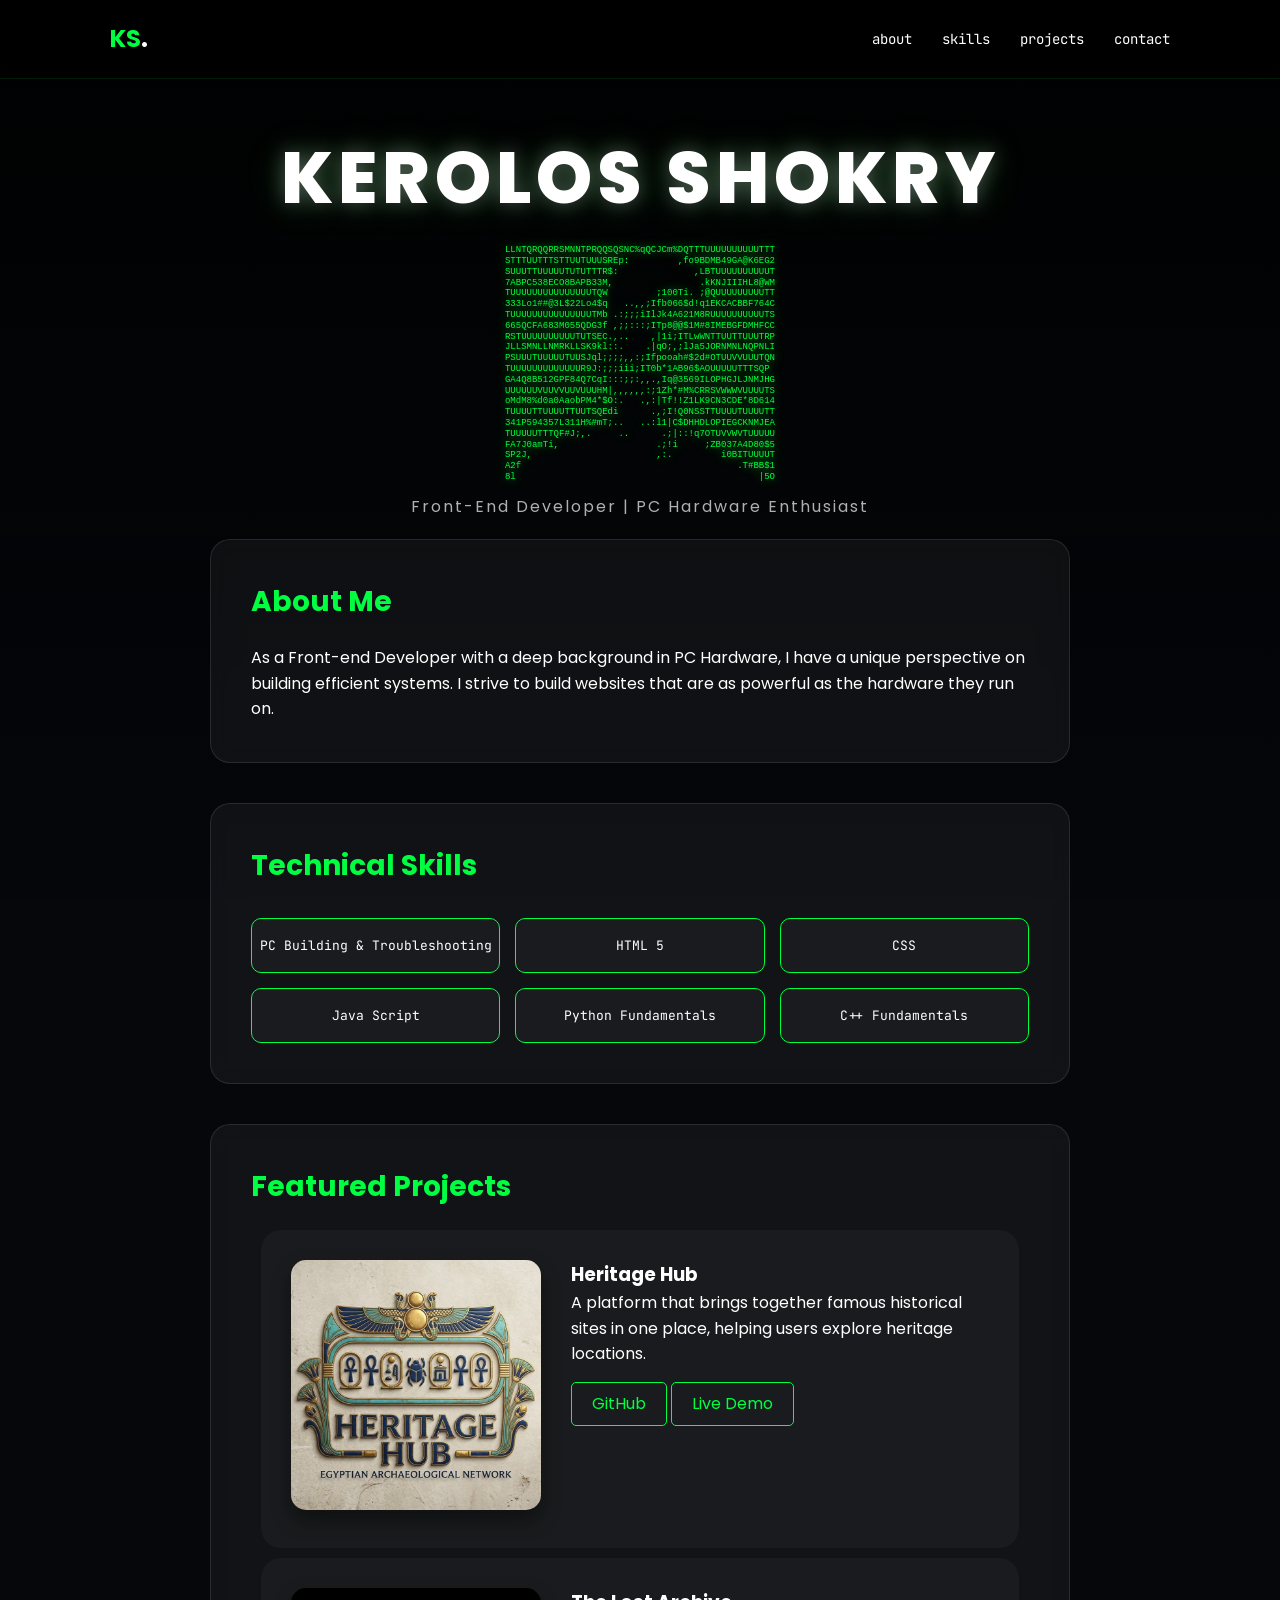
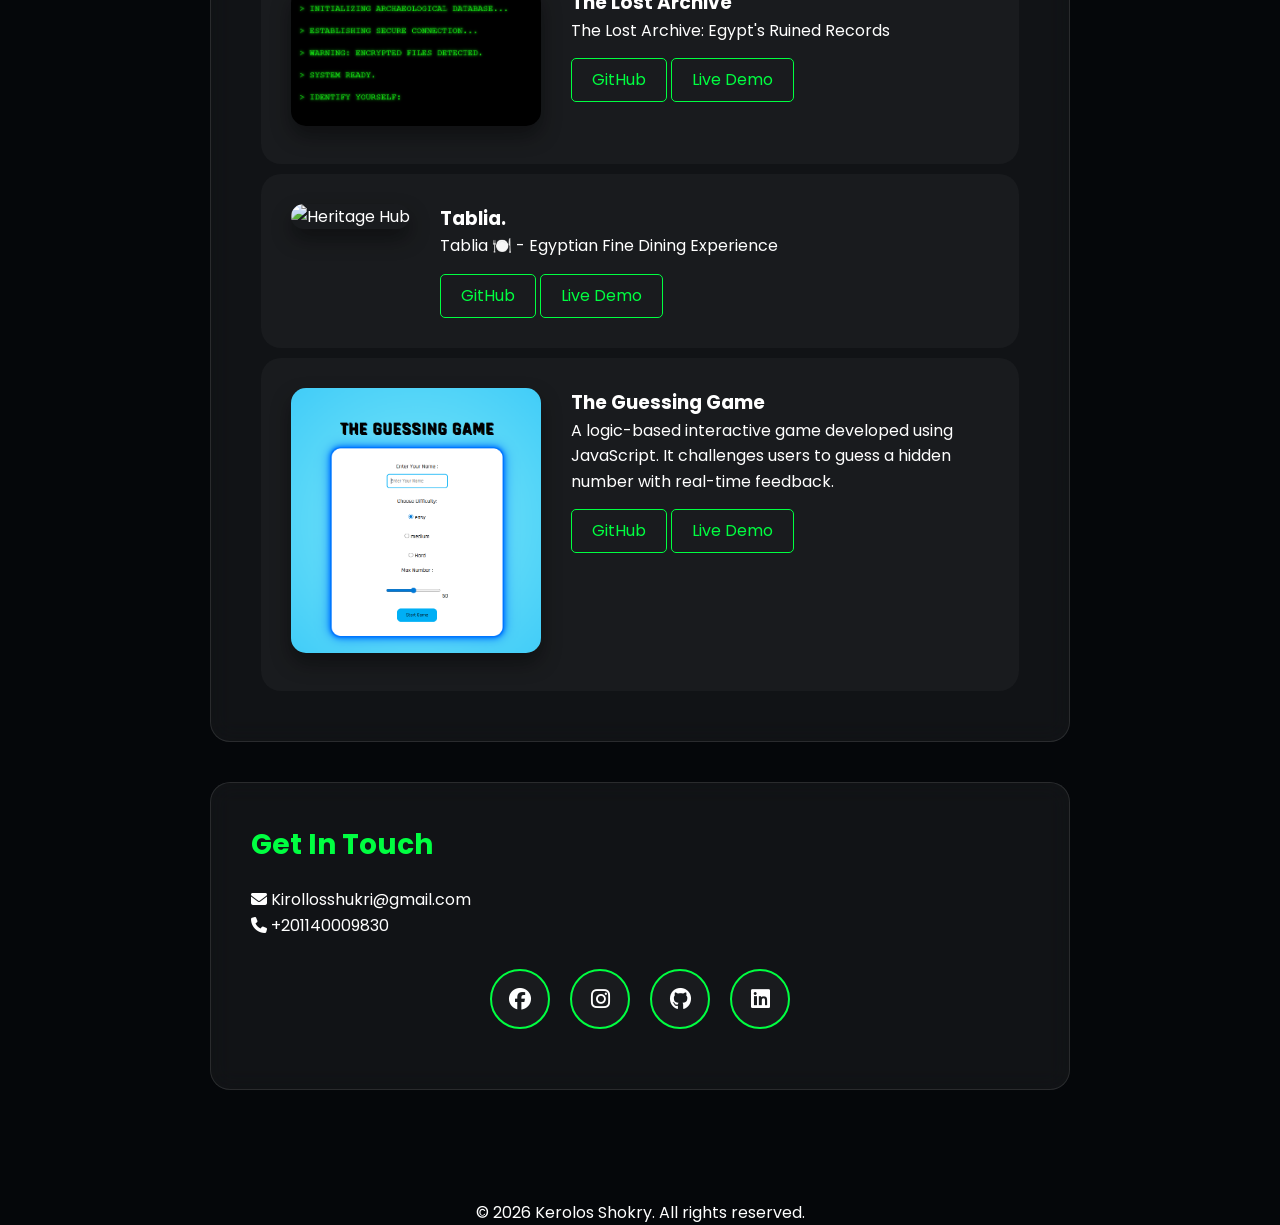
==== index.html @ 21f15f4d "index.html" ====
<!DOCTYPE html>
<html lang="en">
<head>
    <meta charset="UTF-8">
    <meta name="viewport" content="width=device-width, initial-scale=1.0">
    <title>Kerolos Shokry | Portfolio</title>
    <link href="https://fonts.googleapis.com/css2?family=JetBrains+Mono:wght@400;700&family=Poppins:wght@300;600&display=swap" rel="stylesheet">
    <link rel="stylesheet" href="https://cdnjs.cloudflare.com/ajax/libs/font-awesome/6.5.0/css/all.min.css">
    <link rel="stylesheet" href="style.css">
    <link rel="apple-touch-icon" sizes="180x180" href="./assets/apple-touch-icon.png">
    <link rel="icon" type="image/png" sizes="32x32" href="./assets/favicon-32x32.png">
    <link rel="icon" type="image/png" sizes="16x16" href="./assets/favicon-16x16.png">
    <link rel="manifest" href="/site.webmanifest">
    <meta name="google-site-verification" content="rDNeEkD5ZaG2XZMLp-SoA4PHsp2YwhqiQZa2y5IDuEU" />
    <meta name="description" content="Kerolos Shokry | كيرلس شكري">
    <meta name="keywords" content="Kerolos Shokry, كيرلس شكري, Frontend Developer, Web Developer, Portfolio, البرمجة"/></head>
<body>
    <video autoplay muted loop playsinline class="bg-video">
        <source src="./assets/code.mp4" type="video/mp4">
    </video>
    <div class="overlay"></div>

    <nav>
        <div class="nav-container">
            <div class="logo">KS<span>.</span></div>
            <ul>
                <li><a href="#about">About</a></li>
                <li><a href="#skills">Skills</a></li>
                <li><a href="#projects">Projects</a></li>
                <li><a href="#contact">Contact</a></li>
            </ul>
        </div>
    </nav>

<main>
 <header class="hero-section">
    <h1>Kerolos Shokry</h1>
    
    <div class="ascii-glass-box">
        <pre class="ascii-art">
LLNTQRQQRRSMNNTPRQQSQSNC%qQCJCm%DQTTTUUUUUUUUUUTTT
STTTUUTTTSTTUUTUUUSREp:         ,fo9BDMB49GA@K6EG2
SUUUTTUUUUUTUTUTTTR$:              ,LBTUUUUUUUUUUT
7ABPC538ECO8BAPB33M,                .kKNJIIIHL8@WM
TUUUUUUUUUUUUUUUTQW         ;100Ti. ;@QUUUUUUUUUTT
333Lo1##@3L$22Lo4$q   ..,,;Ifb066$d!q1EKCACBBF764C
TUUUUUUUUUUUUUUUTMb .:;;;iIlJk4A621M8RUUUUUUUUUUTS
665QCFA683M055QDG3f ,;;:::;ITp8@@$1M#8IMEBGFDMHFCC
RSTUUUUUUUUUUTUTSEC.,..    ,|1i;ITLwWNTTUUTTUUUTRP
JLLSMNLLNMRKLLSK9kl::.    .|qO;,;lJa5JORNMNLNQPNLI
PSUUUTUUUUUTUUSJql;;;;,,:;Ifpooah#$2d#OTUUVVUUUTQN
TUUUUUUUUUUUUUR9J:;;;iii;IT0b*1AB96$AOUUUUUTTTSQP
GA4Q8B512GPF84Q7CqI:::;;:,,.,Iq@3569ILOPHGJLJNMJHG
UUUUUUVUUVVUUVUUUHM|,,,,,,:;1Zh*#M%CRRSVWWWVUUUUTS
oMdM8%d0a0AaobPM4*$O:.   .,:|Tf!!Z1LK9CN3CDE*8D614
TUUUUTTUUUUTTUUTSQEdi      .,;I!Q0NSSTTUUUUTUUUUTT
341P594357L311H%#mT;..   ..:l1|C$DHHDLOPIEGCKNMJEA
TUUUUUTTTQF#J;,.     ..      .;|::!q7OTUVVWVTUUUUU
FA7J0amTi,                  .;!i     ;ZB037A4D80$5
SP2J,                       ,:.         i0BITUUUUT
A2f                                        .T#BB$1
8l                                             |5O
        </pre>
    </div>
    
    <p class="subtitle">Front-End Developer | PC Hardware Enthusiast</p>
</header>

<section id="about" class="glass-card">
            <h2>About Me</h2>
            <p>
                As a Front-end Developer with a deep background in PC Hardware, 
                I have a unique perspective on building efficient systems. 
                I strive to build websites that are as powerful as the hardware they run on.
            </p>
        </section>

<section id="skills" class="glass-card">
    <h2>Technical Skills</h2>
    <div class="skills-grid">
        <div class="skill-item">PC Building & Troubleshooting</div>
        <div class="skill-item">HTML 5</div>
        <div class="skill-item">CSS</div>
        <div class="skill-item">Java Script</div>
        <div class="skill-item">Python Fundamentals</div>
        <div class="skill-item">C++ Fundamentals</div>
    </div>
</section>

<section id="projects" class="glass-card">
    <h2>Featured Projects</h2> <div class="projects-grid">
        <div class="project-card">
            <div class="project-img">
                <img src="./assets/heritage.jpeg" alt="Heritage Hub">
            </div>
            <div class="project-info">
                <h3>Heritage Hub</h3>
                <p> A platform that brings together famous historical
                    sites in one place, helping users explore heritage locations.</p>
                <div class="project-links">
                    <a href="https://github.com/KerolosShokry/Heritage-Hub" target="_blank" class="project-btn">GitHub</a>
                    <a href="https://heritage-hub-eg.netlify.app/" target="_blank" class="project-btn">Live Demo</a>
                </div>
            </div>
        </div>
    </div>

            <div class="project-card">
            <div class="project-img">
                <img src="./assets/Lost.png" alt="Heritage Hub">
            </div>
            <div class="project-info">
                <h3>The Lost Archive</h3>
                <p> The Lost Archive: Egypt's Ruined Records</p>
                <div class="project-links">
                    <a href="https://github.com/KerolosShokry/The-Lost-Archive" target="_blank" class="project-btn">GitHub</a>
                    <a href="https://the-lost-archive-eg.vercel.app/" target="_blank" class="project-btn">Live Demo</a>
                </div>
            </div>
        </div>
    </div>

                <div class="project-card">
            <div class="project-img">
                <img src="./assets/New Bitmap Image.bmp" alt="Heritage Hub">
            </div>
            <div class="project-info">
                <h3>Tablia.</h3>
                <p> Tablia 🍽️ - Egyptian Fine Dining Experience</p>
                <div class="project-links">
                    <a href="https://github.com/KerolosShokry/TABLIA." target="_blank" class="project-btn">GitHub</a>
                    <a href="https://tablia-flame.vercel.app/" target="_blank" class="project-btn">Live Demo</a>
                </div>
            </div>
        </div>
    </div>
        
<div class="project-card">
    <div class="project-img">
        <img src="./assets/guess.png" alt="The Guessing Game">
    </div>
    <div class="project-info">
        <h3>The Guessing Game</h3>
        <p>A logic-based interactive game developed using JavaScript. It challenges users to guess a hidden number with real-time feedback.</p>
        <div class="project-links">
            <a href="https://github.com/KerolosShokry/Guess-Game" target="_blank" class="project-btn">GitHub</a>
            <a href="https://guess-game-woad.vercel.app/" target="_blank" class="project-btn">Live Demo</a>
        </div>
    </div>
</div>
</section>

        <section id="contact" class="glass-card">
            <h2>Get In Touch</h2>
            <div class="contact-info">
                <p><i class="fas fa-envelope"></i> Kirollosshukri@gmail.com</p>
                <p><i class="fas fa-phone"></i> +201140009830</p>
            </div>
            <div class="social-links">
                <a id="facebook"
                    href="https://www.facebook.com/kerolos.shukry.2025/"
                    target="_blank">
                    <i class="fab fa-facebook"></i>
                </a>

                <a id="insta" href="https://www.instagram.com/kerolosshukri"
                    target="_blank">
                    <i class="fab fa-instagram"></i>
                </a>

                <a id="github" href="https://github.com/KerolosShokry/"
                    target="_blank">
                    <i class="fab fa-github"></i>
                </a>

                <a id="Linkedin"
                    href="https://www.linkedin.com/in/kerolos-shokry5"
                    target="_blank">
                    <i class="fab fa-linkedin"></i>
                </a>
            </div>
        </section>
    </main>

    <footer>
        <p align="center">© 2026 Kerolos Shokry. All rights reserved.</p>
    </footer>
</body>
</html>
---- style.css ----
:root {
    --primary: #00ff41;
    --accent: #00d4ff;
    --bg-dark: #05070a;
    --glass-bg: rgba(255, 255, 255, 0.05);
    --glass-border: rgba(255, 255, 255, 0.1);
    --text-main: #ffffff;
    --text-dim: #b0b0b0;
}

* {
    margin: 0;
    padding: 0;
    box-sizing: border-box;
}

html {
    scroll-behavior: smooth;
    scroll-padding-top: 100px;
}

body {
    background-color: var(--bg-dark);
    color: var(--text-main);
    font-family: 'Poppins', sans-serif;
    line-height: 1.6;
    overflow-x: hidden;
    padding-top: 80px;
}

.bg-video {
    position: fixed;
    inset: 0;
    width: 100%;
    height: 100%;
    object-fit: cover;
    z-index: -2;
}

.overlay {
    position: fixed;
    inset: 0;
    background: linear-gradient(rgba(0,0,0,0.8), rgba(5,7,10,0.9));
    z-index: -1;
}

nav {
    position: fixed;
    top: 0;
    width: 100%;
    padding: 20px 0;
    background: rgba(0, 0, 0, 0.4);
    backdrop-filter: blur(15px);
    border-bottom: 1px solid rgba(0, 255, 65, 0.1);
    z-index: 100;
}

.nav-container {
    max-width: 1100px;
    margin: auto;
    display: flex;
    justify-content: space-between;
    align-items: center;
    padding: 0 20px;
}

.logo {
    font-size: 24px;
    font-weight: bold;
    color: var(--primary);
}

.logo span {
    color: white;
}

nav ul {
    display: flex;
    list-style: none;
    gap: 30px;
}

nav ul a {
    color: white;
    text-decoration: none;
    font-size: 14px;
    font-family: 'JetBrains Mono', monospace;
    text-transform: lowercase;
    transition: 0.3s;
}

nav ul a:hover {
    color: var(--primary);
}

main {
    max-width: 900px;
    margin: 0 auto 50px;
    padding: 20px;
}

.glass-card {
    background: var(--glass-bg);
    backdrop-filter: blur(12px);
    border: 1px solid var(--glass-border);
    border-radius: 20px;
    padding: 40px;
    margin-bottom: 40px;
    transition: 0.3s;
}

h1 {
    font-size: clamp(2.5rem, 8vw, 4.5rem);
    font-weight: 800;
    text-transform: uppercase;
    letter-spacing: 5px;
    text-align: center;
    margin-top: 0;
    margin-bottom: 10px;
    text-shadow:
        0 0 20px rgba(255,255,255,0.3),
        0 0 40px rgba(0,255,65,0.2);
}

h2 {
    color: var(--primary);
    margin-bottom: 20px;
    font-size: 28px;
}

.subtitle {
    text-align: center;
    color: var(--text-dim);
    letter-spacing: 2px;
    margin-bottom: 20px;
}

.hero-section {
    display: flex;
    flex-direction: column;
    align-items: center;
    justify-content: flex-start;
    padding-top: 20px;
    min-height: auto;
}

.skills-grid {
    display: grid;
    grid-template-columns: repeat(auto-fit, minmax(200px, 1fr));
    gap: 15px;
    margin-top: 30px;
}

.skill-item {
    background: rgba(255,255,255,0.03);
    border: 1px solid var(--primary);
    border-radius: 10px;
    height: 55px;
    display: flex;
    align-items: center;
    justify-content: center;
    font-family: 'JetBrains Mono', monospace;
    font-size: 13px;
    transition: 0.3s;
}

.skill-item:hover {
    background: rgba(0,255,65,0.2);
    color: var(--primary);
    transform: scale(1.05);
    box-shadow: 0 0 15px rgba(0,255,65,0.3);
}

.project-card {
    display: flex;
    gap: 30px;
    padding: 30px;
    background: rgba(255,255,255,0.03);
    border-radius: 20px;
    margin: 10px;
}

.project-info {
    flex: 1;
}

.project-img img {
    width: 250px;
    border-radius: 15px;
    box-shadow: 0 10px 20px rgba(0,0,0,0.4);
    transition: 0.3s;
}

.project-card:hover img {
    transform: scale(1.05);
}

.project-btn {
    display: inline-block;
    margin-top: 15px;
    padding: 8px 20px;
    border: 1px solid var(--primary);
    color: var(--primary);
    text-decoration: none;
    border-radius: 5px;
}

.project-btn:hover {
    background: var(--primary);
    color: black;
}

.social-links {
    display: flex;
    justify-content: center;
    align-items: center;
    gap: 20px;
    margin-top: 30px;
    margin-bottom: 20px;
    width: 100%;
}

.social-links a {
    text-decoration: none;
    color: var(--text-main);
    border: 2px solid var(--primary);
    width: 60px;  
    height: 60px; 
    font-size: 22px;
    border-radius: 50%;
    display: flex;
    align-items: center;
    justify-content: center;
    background: rgba(255, 255, 255, 0.03);
    transition: all 0.3s ease;
}

.social-links a:hover {
    background: var(--primary); 
    color: #000;
    transform: translateY(-5px);
    box-shadow: 0 0 15px var(--primary);
}

#facebook:hover {
    color: #0066ff;
}

#insta:hover {
    color: #b31074;
}

#Linkedin:hover {
    color: #0273f5;
}

#github:hover {
    color: #000000;
}

.ascii-container {
    display: flex;
    justify-content: center;
    margin: 30px 0;
}

.ascii-art {
    color: var(--primary);
    font-family: 'Courier New', monospace;
    font-size: 9px;
    line-height: 1.2;
    white-space: pre;
    text-shadow: 0 0 10px rgba(0,255,65,0.7);
}

@media (max-width: 768px) {
    nav ul {
        display: none;
    }

    .project-card {
        flex-direction: column;
        text-align: center;
    }

    .project-img img {
        width: 100%;
    }
}
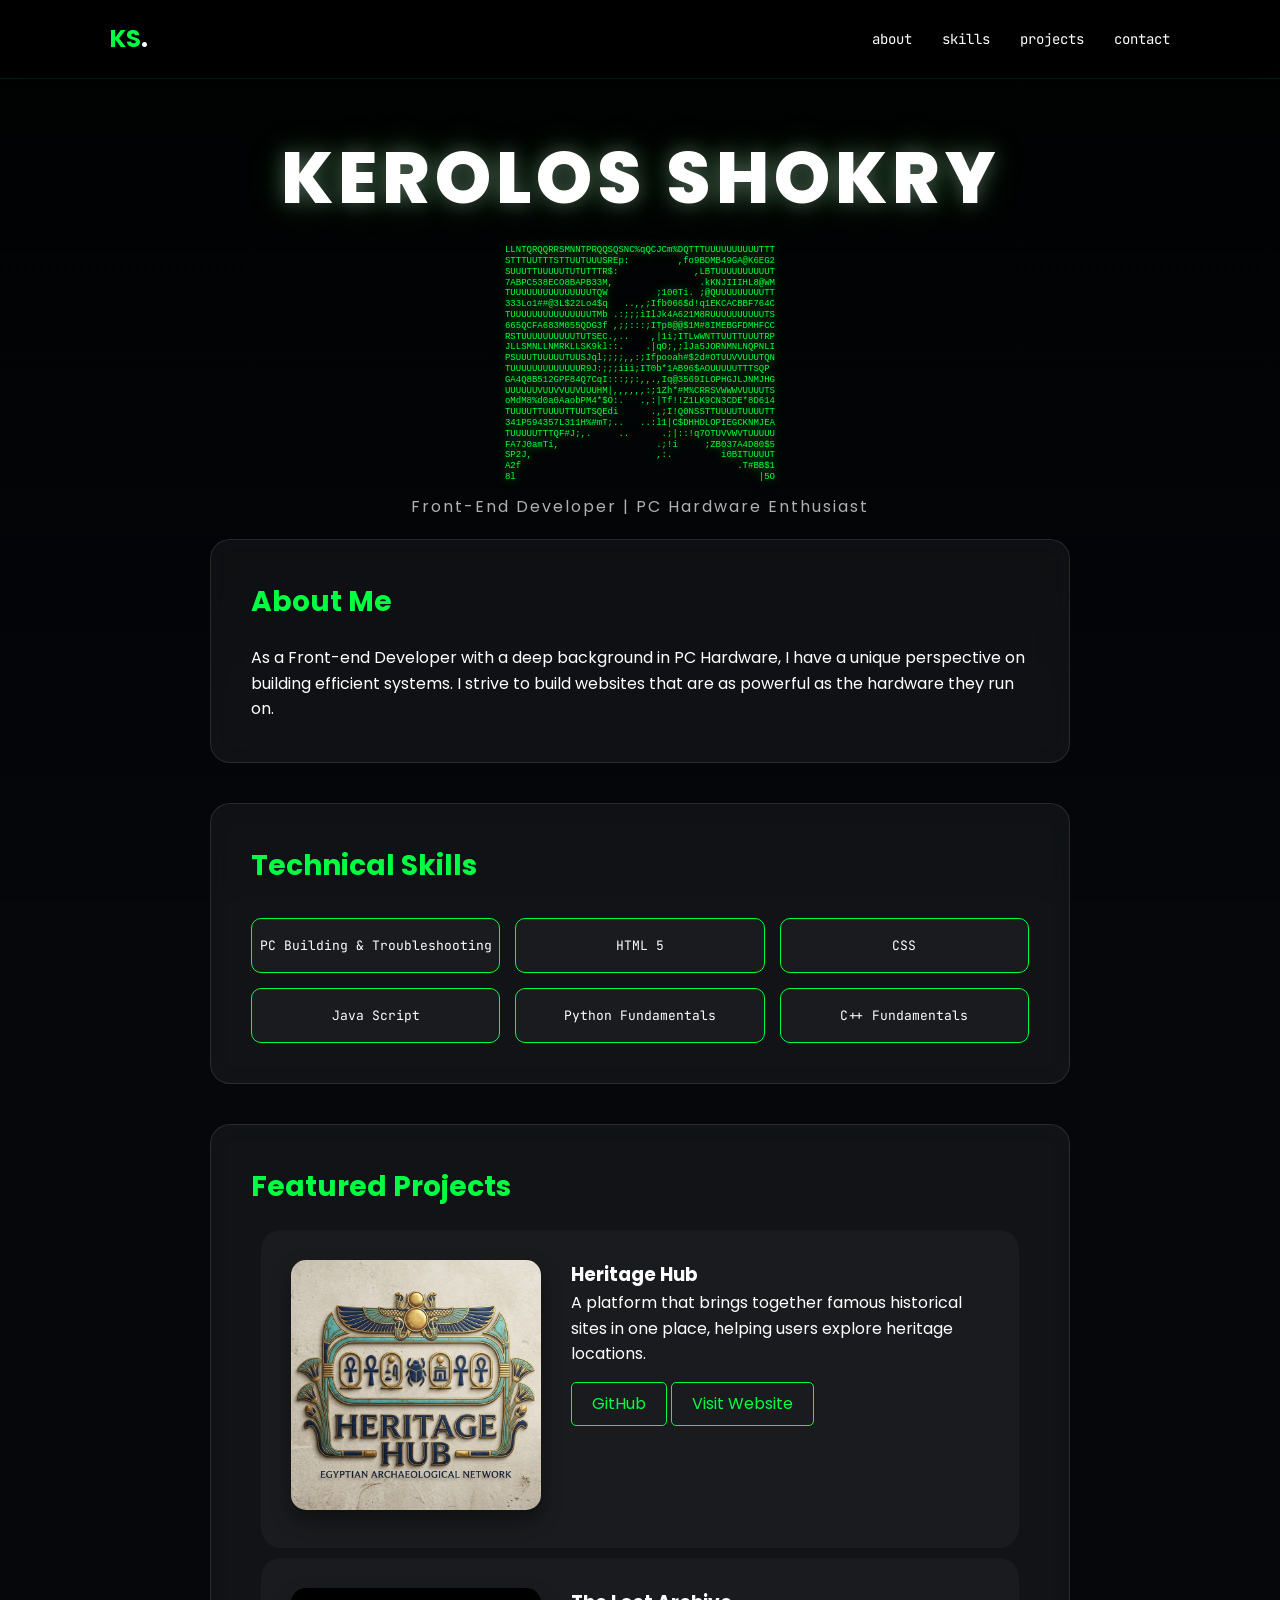
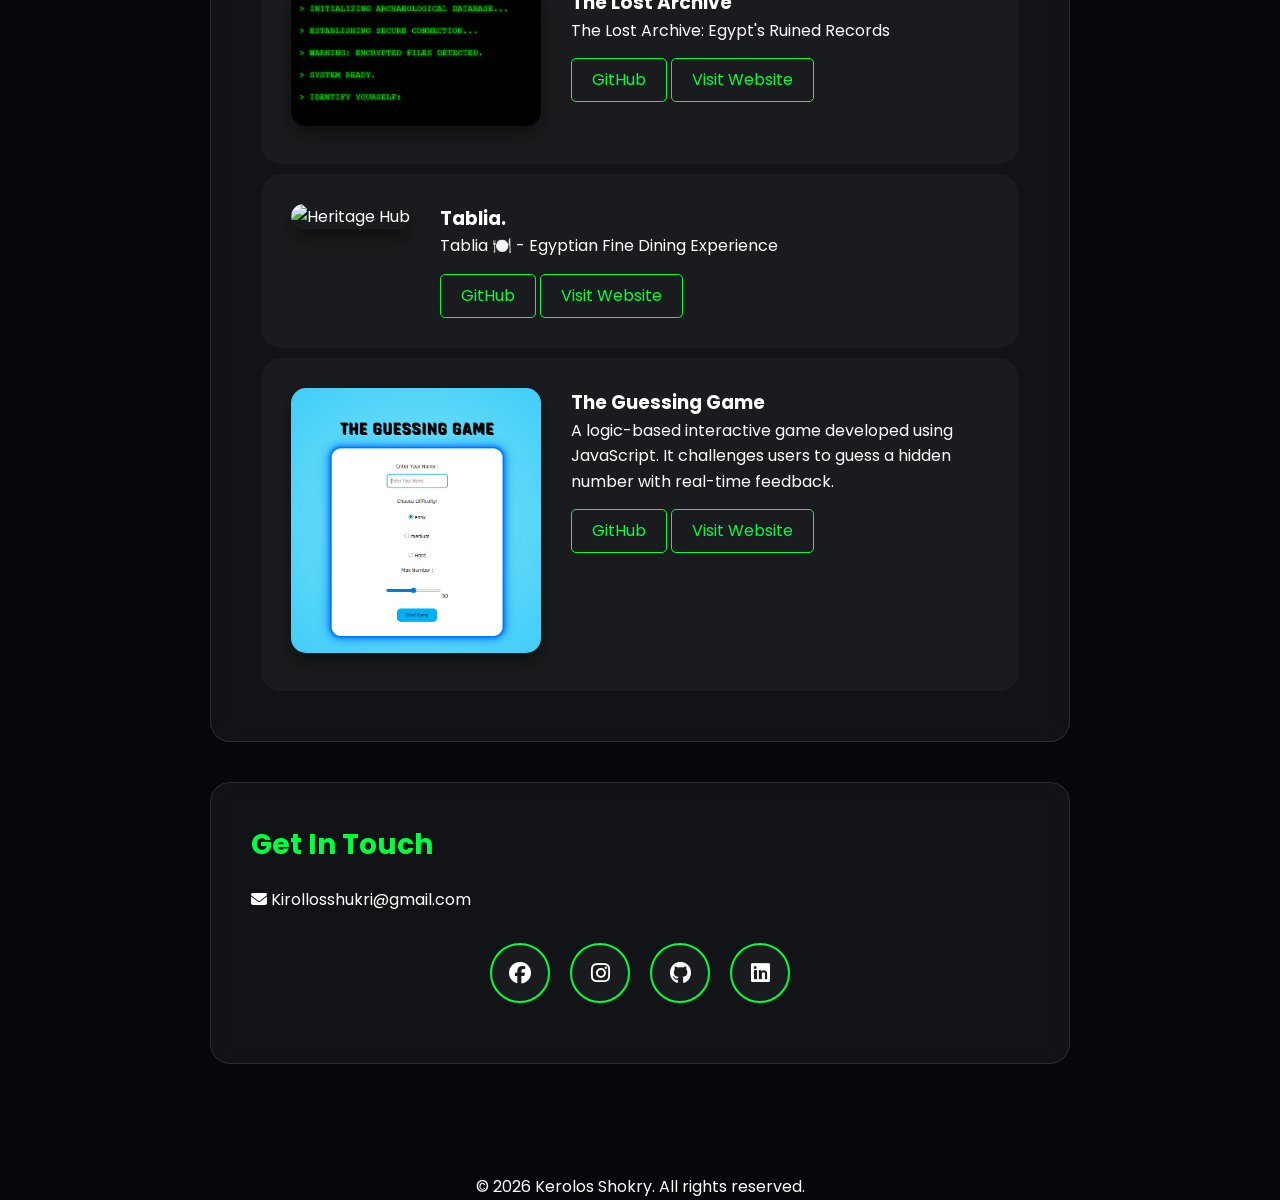
==== commit 34092a74: "index.html" ====
--- a/index.html
+++ b/index.html
@@ -99,7 +99,7 @@
                     sites in one place, helping users explore heritage locations.</p>
                 <div class="project-links">
                     <a href="https://github.com/KerolosShokry/Heritage-Hub" target="_blank" class="project-btn">GitHub</a>
-                    <a href="https://heritage-hub-eg.netlify.app/" target="_blank" class="project-btn">Live Demo</a>
+                    <a href="https://heritage-hub-eg.vercel.app/" target="_blank" class="project-btn">Visit Website</a>
                 </div>
             </div>
         </div>
@@ -114,7 +114,7 @@
                 <p> The Lost Archive: Egypt's Ruined Records</p>
                 <div class="project-links">
                     <a href="https://github.com/KerolosShokry/The-Lost-Archive" target="_blank" class="project-btn">GitHub</a>
-                    <a href="https://the-lost-archive-eg.vercel.app/" target="_blank" class="project-btn">Live Demo</a>
+                    <a href="https://the-lost-archive-eg.vercel.app/" target="_blank" class="project-btn">Visit Website</a>
                 </div>
             </div>
         </div>
@@ -129,7 +129,7 @@
                 <p> Tablia 🍽️ - Egyptian Fine Dining Experience</p>
                 <div class="project-links">
                     <a href="https://github.com/KerolosShokry/TABLIA." target="_blank" class="project-btn">GitHub</a>
-                    <a href="https://tablia-flame.vercel.app/" target="_blank" class="project-btn">Live Demo</a>
+                    <a href="https://tablia-flame.vercel.app/" target="_blank" class="project-btn">Visit Website</a>
                 </div>
             </div>
         </div>
@@ -144,7 +144,7 @@
         <p>A logic-based interactive game developed using JavaScript. It challenges users to guess a hidden number with real-time feedback.</p>
         <div class="project-links">
             <a href="https://github.com/KerolosShokry/Guess-Game" target="_blank" class="project-btn">GitHub</a>
-            <a href="https://guess-game-woad.vercel.app/" target="_blank" class="project-btn">Live Demo</a>
+            <a href="https://guess-game-woad.vercel.app/" target="_blank" class="project-btn">Visit Website</a>
         </div>
     </div>
 </div>
@@ -154,7 +154,6 @@
             <h2>Get In Touch</h2>
             <div class="contact-info">
                 <p><i class="fas fa-envelope"></i> Kirollosshukri@gmail.com</p>
-                <p><i class="fas fa-phone"></i> +201140009830</p>
             </div>
             <div class="social-links">
                 <a id="facebook"
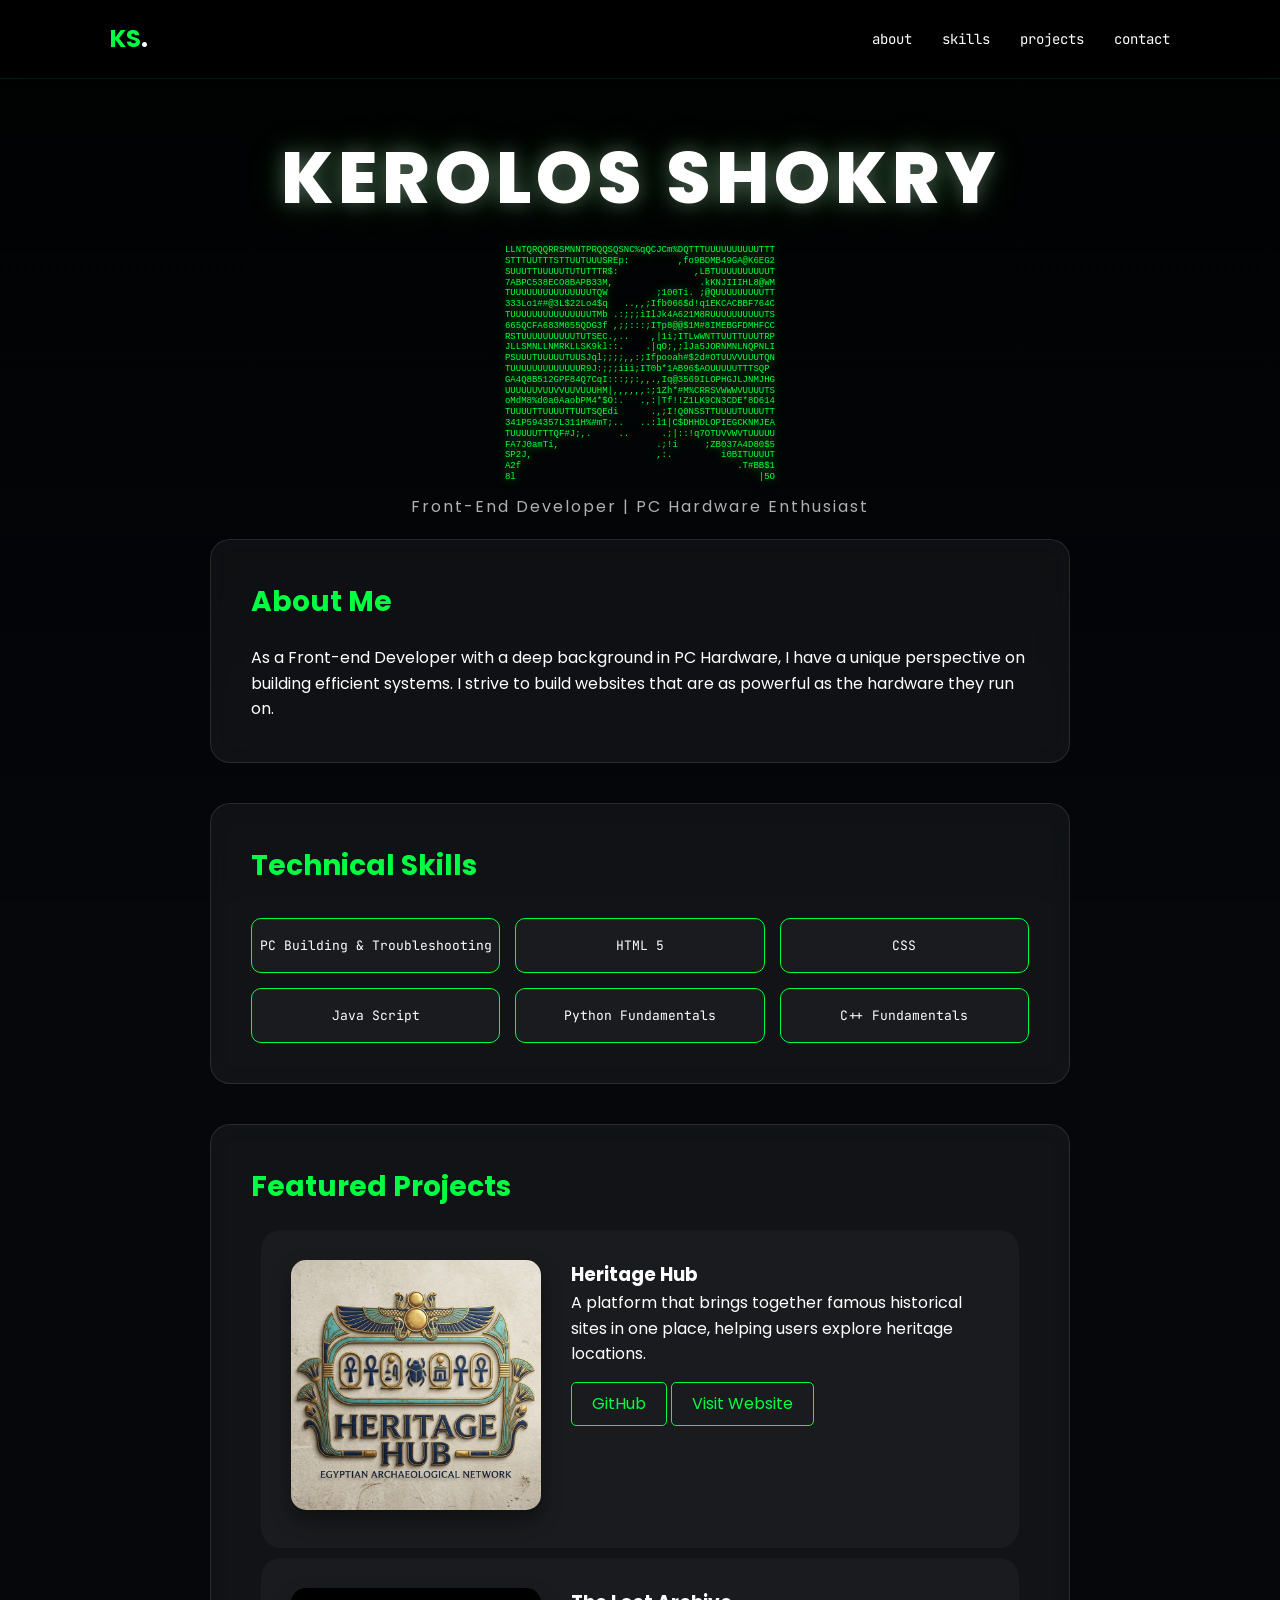
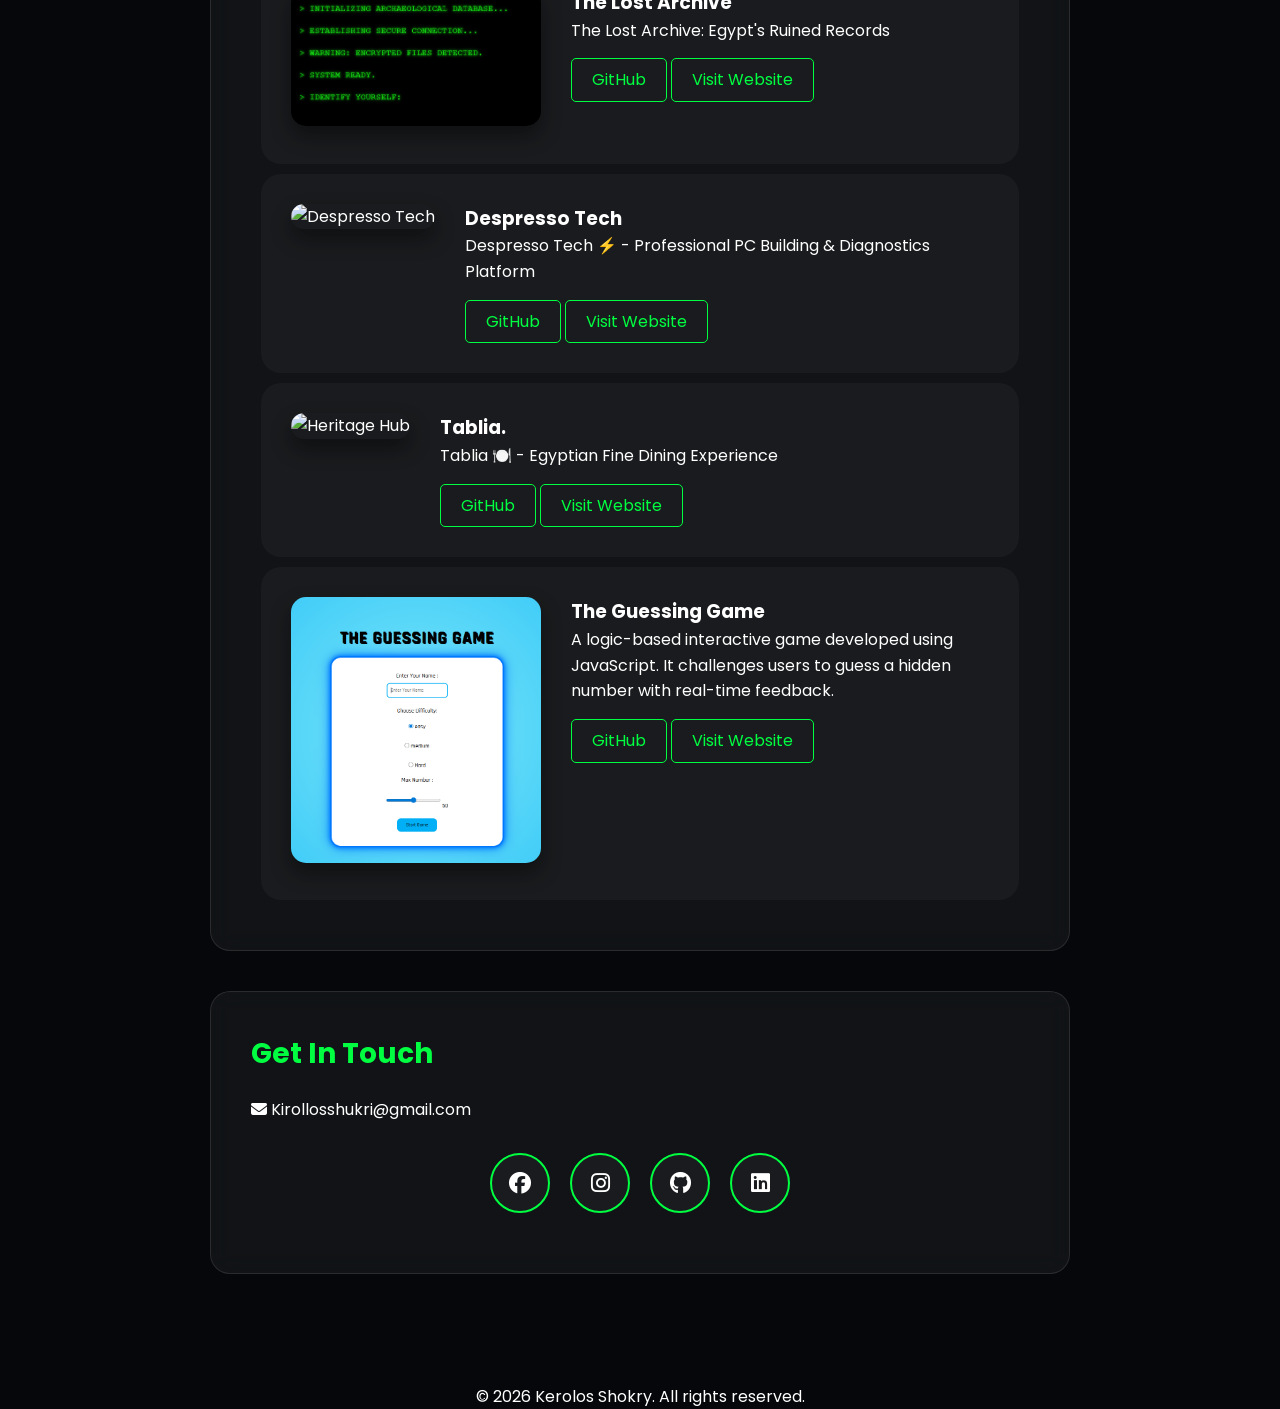
==== commit 16273668: "index.html" ====
--- a/index.html
+++ b/index.html
@@ -120,6 +120,20 @@
         </div>
     </div>
 
+<div class="project-card">
+    <div class="project-img">
+        <img src="./assets/f5d8b8f1-e60b-435d-8600-dcc817667592.jpg" alt="Despresso Tech">
+    </div>
+    <div class="project-info">
+        <h3>Despresso Tech</h3>
+        <p>Despresso Tech ⚡ - Professional PC Building & Diagnostics Platform</p>
+        <div class="project-links">
+            <a href="https://github.com/KerolosShokry/Despresso-Tech" target="_blank" class="project-btn">GitHub</a>
+            <a href="https://despresso-tech.vercel.app/" target="_blank" class="project-btn">Visit Website</a>
+        </div>
+    </div>
+</div>
+
                 <div class="project-card">
             <div class="project-img">
                 <img src="./assets/New Bitmap Image.bmp" alt="Heritage Hub">
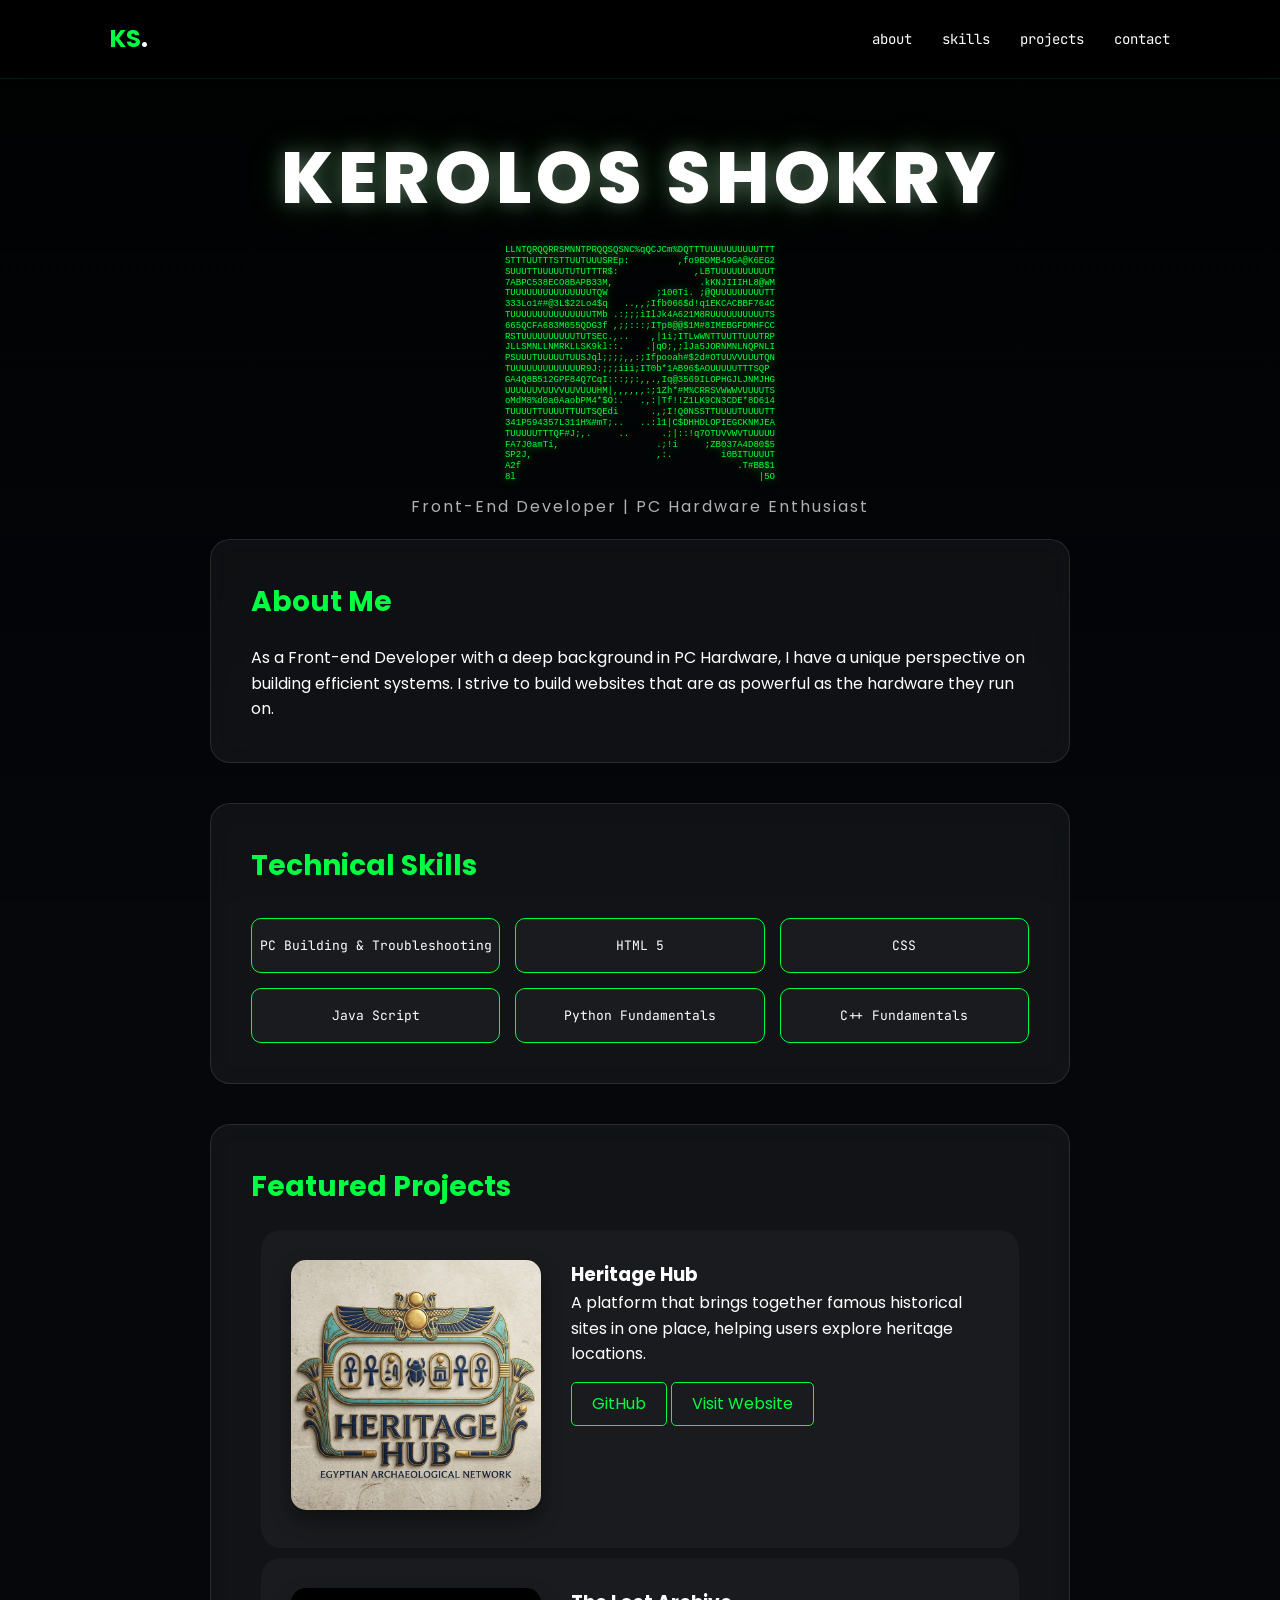
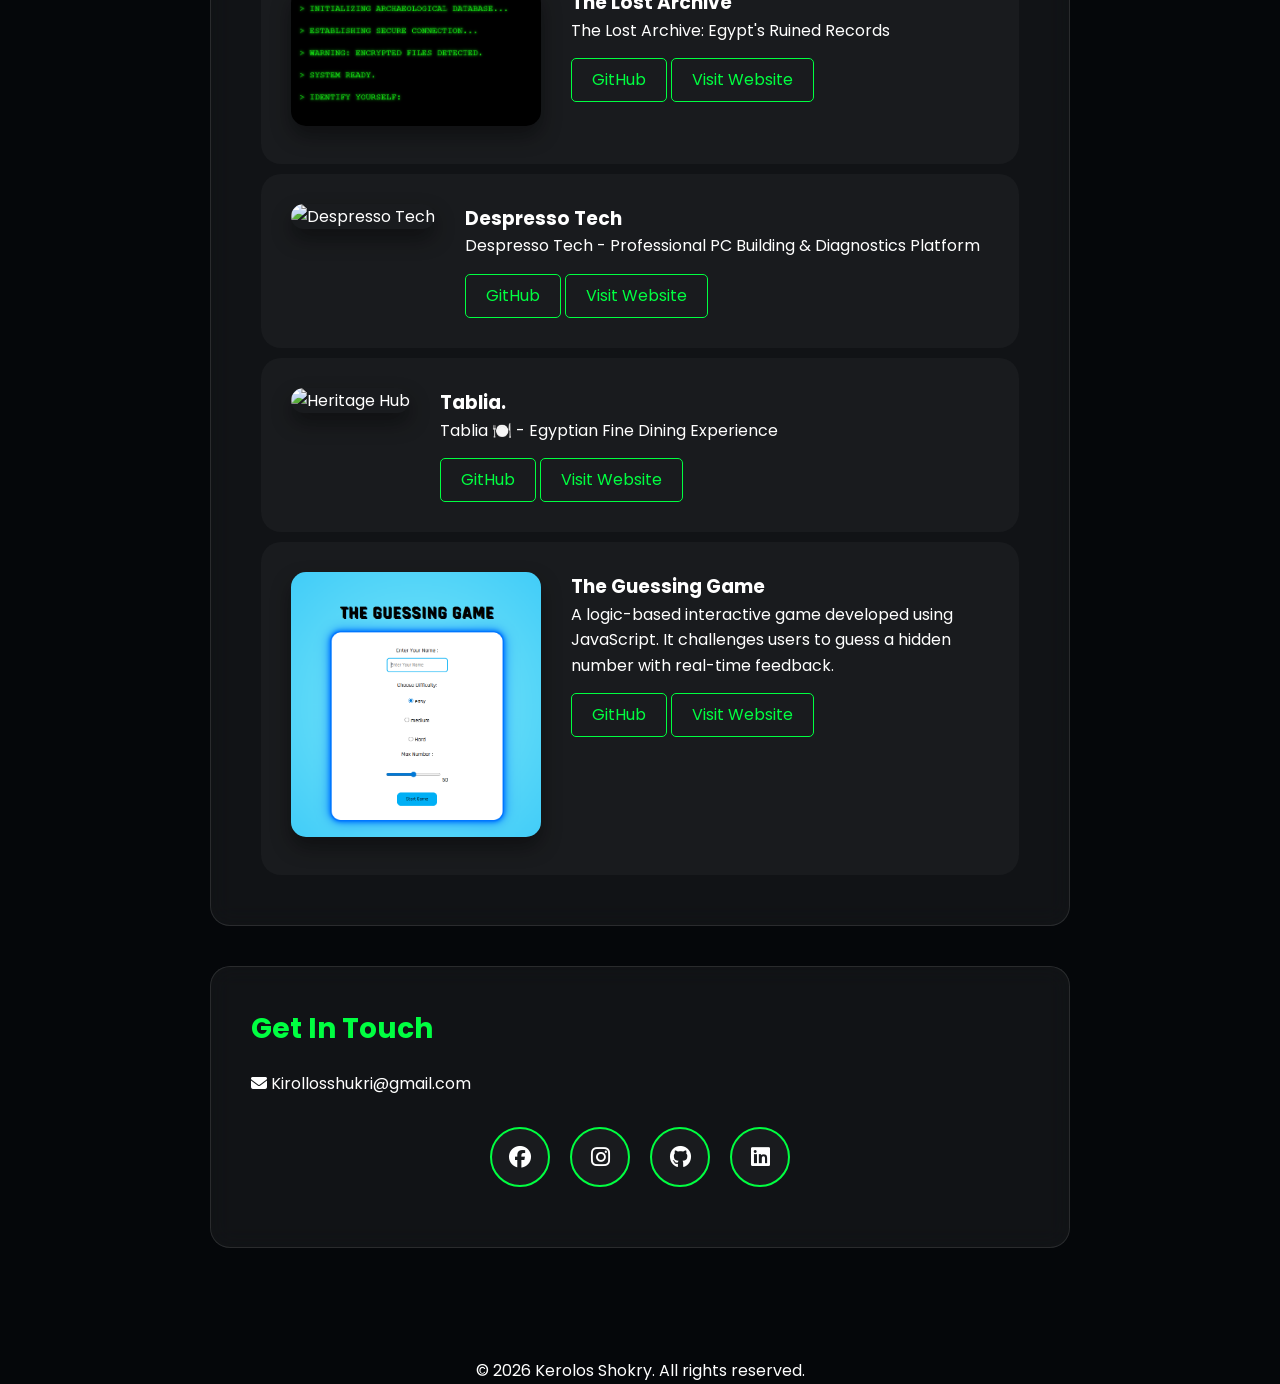
==== commit e6dc62b8: "index.html" ====
--- a/index.html
+++ b/index.html
@@ -122,13 +122,13 @@
 
 <div class="project-card">
     <div class="project-img">
-        <img src="./assets/f5d8b8f1-e60b-435d-8600-dcc817667592.jpg" alt="Despresso Tech">
+        <img src="./assets/logo.png" alt="Despresso Tech">
     </div>
     <div class="project-info">
         <h3>Despresso Tech</h3>
-        <p>Despresso Tech ⚡ - Professional PC Building & Diagnostics Platform</p>
+        <p>Despresso Tech - Professional PC Building & Diagnostics Platform</p>
         <div class="project-links">
-            <a href="https://github.com/KerolosShokry/Despresso-Tech" target="_blank" class="project-btn">GitHub</a>
+            <a href="https://github.com/KerolosShokry/DespressoTech" target="_blank" class="project-btn">GitHub</a>
             <a href="https://despresso-tech.vercel.app/" target="_blank" class="project-btn">Visit Website</a>
         </div>
     </div>
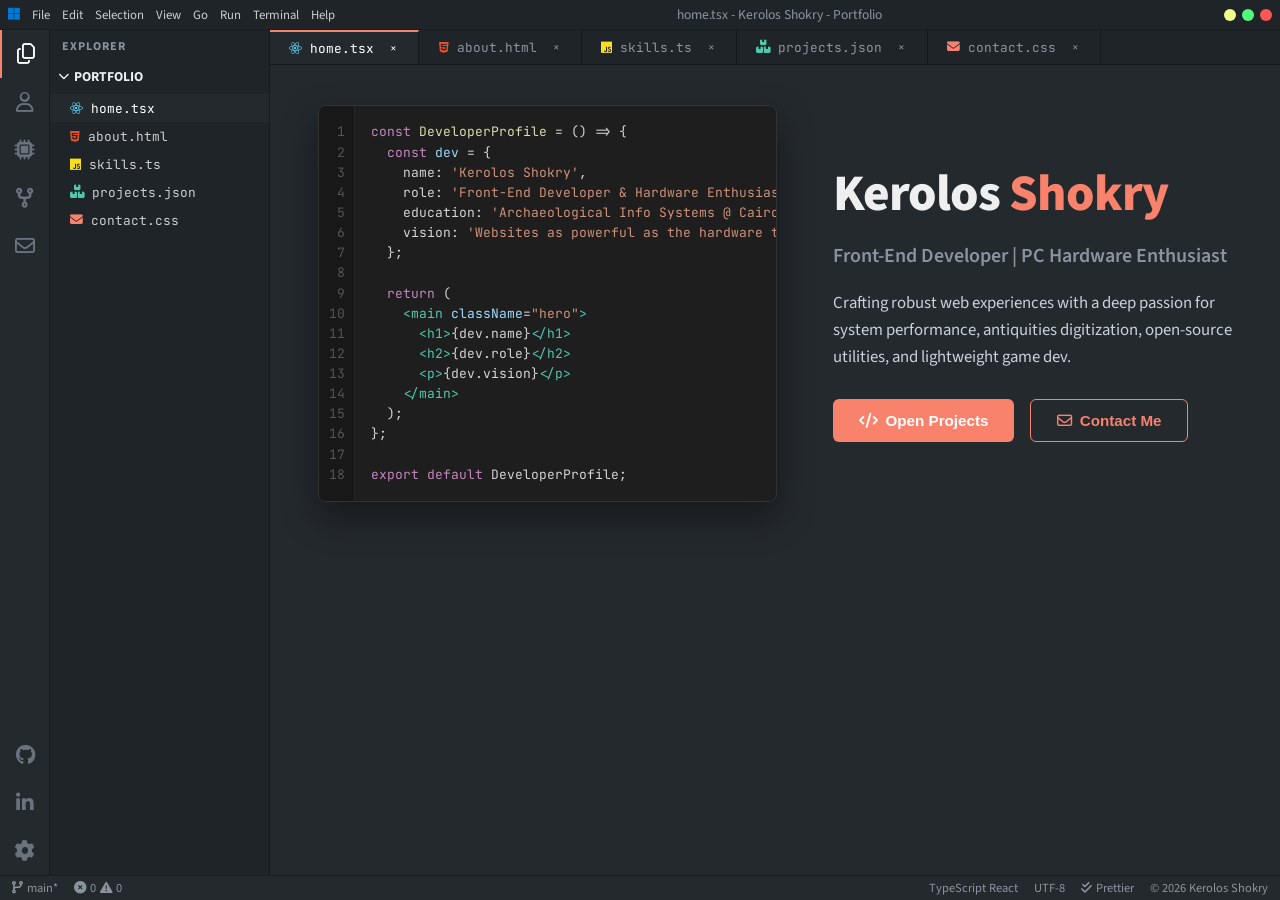
==== commit 5117849e: "Add files via upload" ====
--- a/index.html
+++ b/index.html
@@ -1,202 +1,423 @@
 <!DOCTYPE html>
 <html lang="en">
 <head>
-    <meta charset="UTF-8">
-    <meta name="viewport" content="width=device-width, initial-scale=1.0">
-    <title>Kerolos Shokry | Portfolio</title>
-    <link href="https://fonts.googleapis.com/css2?family=JetBrains+Mono:wght@400;700&family=Poppins:wght@300;600&display=swap" rel="stylesheet">
-    <link rel="stylesheet" href="https://cdnjs.cloudflare.com/ajax/libs/font-awesome/6.5.0/css/all.min.css">
-    <link rel="stylesheet" href="style.css">
-    <link rel="apple-touch-icon" sizes="180x180" href="./assets/apple-touch-icon.png">
-    <link rel="icon" type="image/png" sizes="32x32" href="./assets/favicon-32x32.png">
-    <link rel="icon" type="image/png" sizes="16x16" href="./assets/favicon-16x16.png">
-    <link rel="manifest" href="/site.webmanifest">
-    <meta name="google-site-verification" content="rDNeEkD5ZaG2XZMLp-SoA4PHsp2YwhqiQZa2y5IDuEU" />
-    <meta name="description" content="Kerolos Shokry | كيرلس شكري">
-    <meta name="keywords" content="Kerolos Shokry, كيرلس شكري, Frontend Developer, Web Developer, Portfolio, البرمجة"/></head>
+  <meta charset="utf-8">
+  <meta name="viewport" content="width=device-width, initial-scale=1">
+  <title>Kerolos Shokry | Portfolio</title>
+  
+  <link rel="icon" href="data:image/svg+xml,<svg xmlns='http://www.w3.org/2000/svg' viewBox='0 0 100 100'><rect width='100' height='100' rx='20' fill='%231f2428'/><text x='50%' y='55%' dominant-baseline='middle' text-anchor='middle' font-family='sans-serif' font-weight='bold' font-size='42' fill='%23f9826c'>KS</text></svg>">
+  <link rel="stylesheet" href="https://cdnjs.cloudflare.com/ajax/libs/font-awesome/6.5.1/css/all.min.css">
+  <link rel="stylesheet" href="https://fonts.googleapis.com/css2?family=JetBrains+Mono:wght@300;400;500;600&family=Source+Sans+Pro:wght@400;600;700&display=swap">
+  <link rel="stylesheet" href="style.css">
+</head>
 <body>
-    <video autoplay muted loop playsinline class="bg-video">
-        <source src="./assets/code.mp4" type="video/mp4">
-    </video>
-    <div class="overlay"></div>
-
-    <nav>
-        <div class="nav-container">
-            <div class="logo">KS<span>.</span></div>
-            <ul>
-                <li><a href="#about">About</a></li>
-                <li><a href="#skills">Skills</a></li>
-                <li><a href="#projects">Projects</a></li>
-                <li><a href="#contact">Contact</a></li>
-            </ul>
-        </div>
-    </nav>
-
-<main>
- <header class="hero-section">
-    <h1>Kerolos Shokry</h1>
-    
-    <div class="ascii-glass-box">
-        <pre class="ascii-art">
-LLNTQRQQRRSMNNTPRQQSQSNC%qQCJCm%DQTTTUUUUUUUUUUTTT
-STTTUUTTTSTTUUTUUUSREp:         ,fo9BDMB49GA@K6EG2
-SUUUTTUUUUUTUTUTTTR$:              ,LBTUUUUUUUUUUT
-7ABPC538ECO8BAPB33M,                .kKNJIIIHL8@WM
-TUUUUUUUUUUUUUUUTQW         ;100Ti. ;@QUUUUUUUUUTT
-333Lo1##@3L$22Lo4$q   ..,,;Ifb066$d!q1EKCACBBF764C
-TUUUUUUUUUUUUUUUTMb .:;;;iIlJk4A621M8RUUUUUUUUUUTS
-665QCFA683M055QDG3f ,;;:::;ITp8@@$1M#8IMEBGFDMHFCC
-RSTUUUUUUUUUUTUTSEC.,..    ,|1i;ITLwWNTTUUTTUUUTRP
-JLLSMNLLNMRKLLSK9kl::.    .|qO;,;lJa5JORNMNLNQPNLI
-PSUUUTUUUUUTUUSJql;;;;,,:;Ifpooah#$2d#OTUUVVUUUTQN
-TUUUUUUUUUUUUUR9J:;;;iii;IT0b*1AB96$AOUUUUUTTTSQP
-GA4Q8B512GPF84Q7CqI:::;;:,,.,Iq@3569ILOPHGJLJNMJHG
-UUUUUUVUUVVUUVUUUHM|,,,,,,:;1Zh*#M%CRRSVWWWVUUUUTS
-oMdM8%d0a0AaobPM4*$O:.   .,:|Tf!!Z1LK9CN3CDE*8D614
-TUUUUTTUUUUTTUUTSQEdi      .,;I!Q0NSSTTUUUUTUUUUTT
-341P594357L311H%#mT;..   ..:l1|C$DHHDLOPIEGCKNMJEA
-TUUUUUTTTQF#J;,.     ..      .;|::!q7OTUVVWVTUUUUU
-FA7J0amTi,                  .;!i     ;ZB037A4D80$5
-SP2J,                       ,:.         i0BITUUUUT
-A2f                                        .T#BB$1
-8l                                             |5O
-        </pre>
-    </div>
-    
-    <p class="subtitle">Front-End Developer | PC Hardware Enthusiast</p>
-</header>
-
-<section id="about" class="glass-card">
-            <h2>About Me</h2>
-            <p>
-                As a Front-end Developer with a deep background in PC Hardware, 
-                I have a unique perspective on building efficient systems. 
-                I strive to build websites that are as powerful as the hardware they run on.
+
+  <!-- Titlebar -->
+  <div class="titlebar">
+    <div class="titlebar-left">
+      <i class="fa-brands fa-microsoft" style="color: #0078d4;"></i>
+      <div class="titlebar-menu">
+        <span>File</span><span>Edit</span><span>Selection</span><span>View</span><span>Go</span><span>Run</span><span>Terminal</span><span>Help</span>
+      </div>
+    </div>
+    <div class="titlebar-center" id="window-title">home.tsx - Kerolos Shokry - Portfolio</div>
+    <div class="titlebar-controls">
+      <span class="ctrl ctrl-min"></span>
+      <span class="ctrl ctrl-max"></span>
+      <span class="ctrl ctrl-close"></span>
+    </div>
+  </div>
+
+  <div class="layout-main">
+    <!-- Activity Bar -->
+    <aside class="sidebar">
+      <div>
+        <div class="sidebar-icon active" title="Explorer"><i class="fa-regular fa-copy"></i></div>
+        <div class="sidebar-icon" onclick="switchTab('about')" title="About"><i class="fa-regular fa-user"></i></div>
+        <div class="sidebar-icon" onclick="switchTab('skills')" title="Skills"><i class="fa-solid fa-microchip"></i></div>
+        <div class="sidebar-icon" onclick="switchTab('projects')" title="Projects"><i class="fa-solid fa-code-fork"></i></div>
+        <div class="sidebar-icon" onclick="switchTab('contact')" title="Contact"><i class="fa-regular fa-envelope"></i></div>
+      </div>
+      <div>
+        <a href="https://github.com/KerolosShokry" target="_blank" rel="noopener noreferrer" class="sidebar-icon" title="GitHub"><i class="fa-brands fa-github"></i></a>
+        <a href="https://www.linkedin.com/in/kerolos-shokry5" target="_blank" rel="noopener noreferrer" class="sidebar-icon" title="LinkedIn"><i class="fa-brands fa-linkedin-in"></i></a>
+        <div class="sidebar-icon" title="Settings"><i class="fa-solid fa-gear"></i></div>
+      </div>
+    </aside>
+
+    <!-- Explorer -->
+    <div class="explorer">
+      <div class="explorer-header">Explorer</div>
+      <div class="explorer-folder">
+        <i class="fa-solid fa-chevron-down" style="font-size: 0.7rem;"></i> PORTFOLIO
+      </div>
+      <div class="explorer-files">
+        <div class="explorer-file active" data-file="home" onclick="switchTab('home')">
+          <i class="fa-brands fa-react" style="color: #61dafb;"></i> home.tsx
+        </div>
+        <div class="explorer-file" data-file="about" onclick="switchTab('about')">
+          <i class="fa-brands fa-html5" style="color: #e34f26;"></i> about.html
+        </div>
+        <div class="explorer-file" data-file="skills" onclick="switchTab('skills')">
+          <i class="fa-brands fa-js" style="color: #f7df1e;"></i> skills.ts
+        </div>
+        <div class="explorer-file" data-file="projects" onclick="switchTab('projects')">
+          <i class="fa-solid fa-boxes-stacked" style="color: #4ec9b0;"></i> projects.json
+        </div>
+        <div class="explorer-file" data-file="contact" onclick="switchTab('contact')">
+          <i class="fa-solid fa-envelope" style="color: #f9826c;"></i> contact.css
+        </div>
+      </div>
+    </div>
+
+    <!-- Workspace -->
+    <div class="editor-container">
+      <!-- Tabs Bar -->
+      <div class="tabs-bar" id="tabs-bar">
+        <div class="tab active" data-file="home" onclick="switchTab('home')">
+          <i class="fa-brands fa-react" style="color: #61dafb;"></i> home.tsx <span class="close-btn">&times;</span>
+        </div>
+        <div class="tab" data-file="about" onclick="switchTab('about')">
+          <i class="fa-brands fa-html5" style="color: #e34f26;"></i> about.html <span class="close-btn">&times;</span>
+        </div>
+        <div class="tab" data-file="skills" onclick="switchTab('skills')">
+          <i class="fa-brands fa-js" style="color: #f7df1e;"></i> skills.ts <span class="close-btn">&times;</span>
+        </div>
+        <div class="tab" data-file="projects" onclick="switchTab('projects')">
+          <i class="fa-solid fa-boxes-stacked" style="color: #4ec9b0;"></i> projects.json <span class="close-btn">&times;</span>
+        </div>
+        <div class="tab" data-file="contact" onclick="switchTab('contact')">
+          <i class="fa-solid fa-envelope" style="color: #f9826c;"></i> contact.css <span class="close-btn">&times;</span>
+        </div>
+      </div>
+
+      <!-- Viewports -->
+      <div class="content-viewport">
+        
+        <!-- PAGE 1: home.tsx -->
+        <div class="tab-pane active" id="pane-home">
+          <div class="hero-grid">
+            <div class="code-window">
+              <div class="line-numbers">
+                1<br>2<br>3<br>4<br>5<br>6<br>7<br>8<br>9<br>10<br>11<br>12<br>13<br>14<br>15<br>16<br>17<br>18
+              </div>
+              <div class="code-body"><span class="c-kw">const</span> <span class="c-fn">DeveloperProfile</span> = () =&gt; {
+  <span class="c-kw">const</span> <span class="c-var">dev</span> = {
+    name: <span class="c-str">'Kerolos Shokry'</span>,
+    role: <span class="c-str">'Front-End Developer & Hardware Enthusiast'</span>,
+    education: <span class="c-str">'Archaeological Info Systems @ Cairo Univ'</span>,
+    vision: <span class="c-str">'Websites as powerful as the hardware they run on'</span>
+  };
+
+  <span class="c-kw">return</span> (
+    <span class="c-tag">&lt;main</span> <span class="c-var">className</span>=<span class="c-str">"hero"</span><span class="c-tag">&gt;</span>
+      <span class="c-tag">&lt;h1&gt;</span>{dev.name}<span class="c-tag">&lt;/h1&gt;</span>
+      <span class="c-tag">&lt;h2&gt;</span>{dev.role}<span class="c-tag">&lt;/h2&gt;</span>
+      <span class="c-tag">&lt;p&gt;</span>{dev.vision}<span class="c-tag">&lt;/p&gt;</span>
+    <span class="c-tag">&lt;/main&gt;</span>
+  );
+};
+
+<span class="c-kw">export default</span> DeveloperProfile;</div>
+            </div>
+
+            <div class="dev-profile">
+              <h1 class="dev-name">Kerolos <span>Shokry</span></h1>
+              <div class="dev-role">Front-End Developer | PC Hardware Enthusiast</div>
+              <p class="dev-bio">
+                Crafting robust web experiences with a deep passion for system performance, antiquities digitization, open-source utilities, and lightweight game dev.
+              </p>
+              <div class="actions">
+                <button class="btn btn-primary" onclick="switchTab('projects')">
+                  <i class="fa-solid fa-code"></i> Open Projects
+                </button>
+                <button class="btn btn-outline" onclick="switchTab('contact')">
+                  <i class="fa-regular fa-envelope"></i> Contact Me
+                </button>
+              </div>
+            </div>
+          </div>
+        </div>
+
+        <!-- PAGE 2: about.html -->
+        <div class="tab-pane" id="pane-about">
+          <h2 class="page-header"><span>&lt;section&gt;</span> About Me <span>&lt;/section&gt;</span></h2>
+          <div class="contact-box">
+            <h3 style="color: #fff; font-size: 1.4rem;">Bridging Code, Performance & History</h3>
+            <p style="color: #c9d1d9; font-size: 1.1rem; line-height: 1.8;">
+              As a Front-end Developer with a deep background in PC Hardware, I have a unique perspective on building efficient systems. I strive to build websites that are as powerful as the hardware they run on.
             </p>
-        </section>
-
-<section id="skills" class="glass-card">
-    <h2>Technical Skills</h2>
-    <div class="skills-grid">
-        <div class="skill-item">PC Building & Troubleshooting</div>
-        <div class="skill-item">HTML 5</div>
-        <div class="skill-item">CSS</div>
-        <div class="skill-item">Java Script</div>
-        <div class="skill-item">Python Fundamentals</div>
-        <div class="skill-item">C++ Fundamentals</div>
-    </div>
-</section>
-
-<section id="projects" class="glass-card">
-    <h2>Featured Projects</h2> <div class="projects-grid">
-        <div class="project-card">
-            <div class="project-img">
-                <img src="./assets/heritage.jpeg" alt="Heritage Hub">
-            </div>
-            <div class="project-info">
-                <h3>Heritage Hub</h3>
-                <p> A platform that brings together famous historical
-                    sites in one place, helping users explore heritage locations.</p>
-                <div class="project-links">
-                    <a href="https://github.com/KerolosShokry/Heritage-Hub" target="_blank" class="project-btn">GitHub</a>
-                    <a href="https://heritage-hub-eg.vercel.app/" target="_blank" class="project-btn">Visit Website</a>
+            <p style="color: #8b949e; font-size: 1rem; line-height: 1.7;">
+              Currently studying in the Archaeological Information Systems Department at the Faculty of Archaeology, Cairo University, combining modern digital web standards with the cultural heritage domain.
+            </p>
+          </div>
+        </div>
+
+        <!-- PAGE 3: skills.ts -->
+        <div class="tab-pane" id="pane-skills">
+          <h2 class="page-header"><span>export const</span> TechnicalSkills <span>= [ ]</span></h2>
+          <div class="skills-grid">
+            <div class="skill-card">
+              <div class="skill-icon"><i class="fa-solid fa-wrench" style="color: #e6b450;"></i></div>
+              <div class="skill-info">
+                <h4>PC Hardware</h4>
+                <p>Building, Diagnostics & Optimization</p>
+              </div>
+            </div>
+            <div class="skill-card">
+              <div class="skill-icon"><i class="fa-brands fa-html5" style="color: #e34f26;"></i></div>
+              <div class="skill-info">
+                <h4>HTML5</h4>
+                <p>Semantic Structure & Modern Markup</p>
+              </div>
+            </div>
+            <div class="skill-card">
+              <div class="skill-icon"><i class="fa-brands fa-css3-alt" style="color: #264de4;"></i></div>
+              <div class="skill-info">
+                <h4>CSS3</h4>
+                <p>Flexbox, Grid & Responsive UI</p>
+              </div>
+            </div>
+            <div class="skill-card">
+              <div class="skill-icon"><i class="fa-brands fa-js" style="color: #f7df1e;"></i></div>
+              <div class="skill-info">
+                <h4>JavaScript</h4>
+                <p>DOM Manipulation & Logic</p>
+              </div>
+            </div>
+            <div class="skill-card">
+              <div class="skill-icon"><i class="fa-brands fa-python" style="color: #3776ab;"></i></div>
+              <div class="skill-info">
+                <h4>Python</h4>
+                <p>Fundamentals & Scripting</p>
+              </div>
+            </div>
+            <div class="skill-card">
+              <div class="skill-icon"><i class="fa-solid fa-code" style="color: #61dafb;"></i></div>
+              <div class="skill-info">
+                <h4>C++</h4>
+                <p>Object-Oriented Fundamentals</p>
+              </div>
+            </div>
+          </div>
+        </div>
+
+        <!-- PAGE 4: projects.json -->
+        <div class="tab-pane" id="pane-projects">
+          <h2 class="page-header"><span>{</span> "featuredProjects": [ ] <span>}</span></h2>
+          <div class="projects-grid">
+            
+            <!-- Heritage Hub -->
+            <div class="project-card">
+              <div>
+                <h3>Heritage Hub <span class="project-tag">Web App</span></h3>
+                <p>A platform that brings together famous historical sites in one place, helping users explore Egyptian heritage locations and tickets.</p>
+              </div>
+              <div class="project-links">
+                <a href="https://github.com/KerolosShokry/Heritage-Hub" target="_blank" rel="noopener noreferrer" class="project-link"><i class="fa-brands fa-github"></i> GitHub</a>
+                <a href="https://heritage-hub-eg.vercel.app/" target="_blank" rel="noopener noreferrer" class="project-link"><i class="fa-solid fa-arrow-up-right-from-square"></i> Visit Website</a>
+              </div>
+            </div>
+
+            <!-- UNCRACKED -->
+            <div class="project-card">
+              <div>
+                <h3>UNCRACKED <span class="project-tag">Web App</span></h3>
+                <p>Web application that recommends legal, safe, and open-source alternatives to proprietary software packages.</p>
+              </div>
+              <div class="project-links">
+                <a href="https://github.com/KerolosShokry/UNCRACKED" target="_blank" rel="noopener noreferrer" class="project-link"><i class="fa-brands fa-github"></i> GitHub</a>
+                <a href="https://uncracked.vercel.app/" target="_blank" rel="noopener noreferrer" class="project-link"><i class="fa-solid fa-arrow-up-right-from-square"></i> Visit Website</a>
+              </div>
+            </div>
+
+            <!-- The Lost Archive -->
+            <div class="project-card">
+              <div>
+                <h3>The Lost Archive <span class="project-tag">Archive</span></h3>
+                <p>The Lost Archive: Egypt's Ruined Records — uncovering, documenting, and digitizing historical remnants and heritage files.</p>
+              </div>
+              <div class="project-links">
+                <a href="https://github.com/KerolosShokry/The-Lost-Archive" target="_blank" rel="noopener noreferrer" class="project-link"><i class="fa-brands fa-github"></i> GitHub</a>
+                <a href="https://the-lost-archive-eg.vercel.app/" target="_blank" rel="noopener noreferrer" class="project-link"><i class="fa-solid fa-arrow-up-right-from-square"></i> Visit Website</a>
+              </div>
+            </div>
+
+            <!-- OVERDOSE STORE -->
+            <div class="project-card">
+              <div>
+                <h3>OVERDOSE STORE <span class="project-tag">E-Commerce</span></h3>
+                <p>Dedicated computer hardware and gaming gear platform showcasing components, technical specs, and accessories.</p>
+              </div>
+              <div class="project-links">
+                <a href="https://github.com/KerolosShokry/OVERDOSE-STORE" target="_blank" rel="noopener noreferrer" class="project-link"><i class="fa-brands fa-github"></i> GitHub</a>
+                <a href="https://overdose-hardware.vercel.app/" target="_blank" rel="noopener noreferrer" class="project-link"><i class="fa-solid fa-arrow-up-right-from-square"></i> Visit Website</a>
+              </div>
+            </div>
+
+            <!-- Despresso Tech -->
+            <div class="project-card">
+              <div>
+                <h3>Despresso Tech <span class="project-tag">Diagnostics</span></h3>
+                <p>Professional PC building, hardware compatibility checks, and diagnostic portal designed for custom rigs and power users.</p>
+              </div>
+              <div class="project-links">
+                <a href="https://github.com/KerolosShokry/DespressoTech" target="_blank" rel="noopener noreferrer" class="project-link"><i class="fa-brands fa-github"></i> GitHub</a>
+                <a href="https://despresso-tech.vercel.app/" target="_blank" rel="noopener noreferrer" class="project-link"><i class="fa-solid fa-arrow-up-right-from-square"></i> Visit Website</a>
+              </div>
+            </div>
+
+            <!-- DESPRESSO STUDIO -->
+            <div class="project-card">
+              <div>
+                <h3>DESPRESSO STUDIO <span class="project-tag">Game Studio</span></h3>
+                <p>Showcase hub for indie games, interactive experiments, and desktop entertainment creations.</p>
+              </div>
+              <div class="project-links">
+                <a href="https://github.com/KerolosShokry/DESPRSSO-STUDIO" target="_blank" rel="noopener noreferrer" class="project-link"><i class="fa-brands fa-github"></i> GitHub</a>
+                <a href="https://despresso-games.vercel.app/" target="_blank" rel="noopener noreferrer" class="project-link"><i class="fa-solid fa-arrow-up-right-from-square"></i> Visit Website</a>
+              </div>
+            </div>
+
+            <!-- Tablia -->
+            <div class="project-card">
+              <div>
+                <h3>Tablia. <span class="project-tag">Frontend UI</span></h3>
+                <p>Tablia 🍽️ - An authentic Egyptian fine dining experience web showcase crafted with responsive visual aesthetics.</p>
+              </div>
+              <div class="project-links">
+                <a href="https://github.com/KerolosShokry/TABLIA." target="_blank" rel="noopener noreferrer" class="project-link"><i class="fa-brands fa-github"></i> GitHub</a>
+                <a href="https://tablia-flame.vercel.app/" target="_blank" rel="noopener noreferrer" class="project-link"><i class="fa-solid fa-arrow-up-right-from-square"></i> Visit Website</a>
+              </div>
+            </div>
+
+            <!-- Tic Tac Toe Game -->
+            <div class="project-card">
+              <div>
+                <h3>Tic Tac Toe Game <span class="project-tag">Game</span></h3>
+                <p>Interactive 2D game built using Godot Engine with customizable rules, turns, and real-time game status tracking.</p>
+              </div>
+              <div class="project-links">
+                <a href="https://github.com/KerolosShokry/Tic-Tac-Toe-Game" target="_blank" rel="noopener noreferrer" class="project-link"><i class="fa-brands fa-github"></i> GitHub</a>
+                <a href="https://despresso-studio.itch.io/tic-tac-toe-game" target="_blank" rel="noopener noreferrer" class="project-link"><i class="fa-solid fa-arrow-up-right-from-square"></i> Play on Itch.io</a>
+              </div>
+            </div>
+
+            <!-- The Guessing Game -->
+            <div class="project-card">
+              <div>
+                <h3>The Guessing Game <span class="project-tag">JavaScript</span></h3>
+                <p>A logic-based interactive game developed with JavaScript challenging players to find secret numbers with live feedback.</p>
+              </div>
+              <div class="project-links">
+                <a href="https://github.com/KerolosShokry/Guess-Game" target="_blank" rel="noopener noreferrer" class="project-link"><i class="fa-brands fa-github"></i> GitHub</a>
+                <a href="https://guess-game-woad.vercel.app/" target="_blank" rel="noopener noreferrer" class="project-link"><i class="fa-solid fa-arrow-up-right-from-square"></i> Visit Website</a>
+              </div>
+            </div>
+
+            <!-- Tricky Bird -->
+            <div class="project-card">
+              <div>
+                <h3>Tricky Bird <span class="project-tag">Lua / Love2D</span></h3>
+                <p>Fast-paced 2D arcade bird navigation game implementing procedural obstacles, collision physics, and scoring logic.</p>
+              </div>
+              <div class="project-links">
+                <a href="https://github.com/KerolosShokry/Tricky-Bird" target="_blank" rel="noopener noreferrer" class="project-link"><i class="fa-brands fa-github"></i> GitHub</a>
+                <span class="project-link disabled"><i class="fa-solid fa-gamepad"></i> Source Available</span>
+              </div>
+            </div>
+
+            <!-- Pong Game -->
+            <div class="project-card">
+              <div>
+                <h3>Pong Game <span class="project-tag">Lua / Love2D</span></h3>
+                <p>Classic retro Pong arcade implementation recreating paddle mechanics, collision detection, and AI opponent behavior.</p>
+              </div>
+              <div class="project-links">
+                <a href="https://github.com/KerolosShokry/PongGame" target="_blank" rel="noopener noreferrer" class="project-link"><i class="fa-brands fa-github"></i> GitHub</a>
+                <span class="project-link disabled"><i class="fa-solid fa-gamepad"></i> Source Available</span>
+              </div>
+            </div>
+
+          </div>
+        </div>
+
+        <!-- PAGE 5: contact.css -->
+        <div class="tab-pane" id="pane-contact">
+          <h2 class="page-header"><span>.contact-channels</span> { connect: immediate; }</h2>
+          <div class="contact-box">
+            <div>
+              <h3 style="color: #fff; font-size: 1.35rem; margin-bottom: 0.4rem;">Let's get in touch!</h3>
+              <p style="color: #8b949e; font-size: 1rem;">Feel free to reach out for collaborations, front-end projects, or hardware consultations.</p>
+            </div>
+
+            <div class="contact-grid">
+              <!-- Email -->
+              <a href="mailto:Kirollosshukri@gmail.com" class="contact-channel">
+                <div class="contact-channel-icon"><i class="fa-regular fa-envelope" style="color: var(--accent-color);"></i></div>
+                <div class="contact-channel-info">
+                  <span class="contact-channel-name">Email</span>
+                  <span class="contact-channel-val">Kirollosshukri@gmail.com</span>
                 </div>
-            </div>
-        </div>
-    </div>
-
-            <div class="project-card">
-            <div class="project-img">
-                <img src="./assets/Lost.png" alt="Heritage Hub">
-            </div>
-            <div class="project-info">
-                <h3>The Lost Archive</h3>
-                <p> The Lost Archive: Egypt's Ruined Records</p>
-                <div class="project-links">
-                    <a href="https://github.com/KerolosShokry/The-Lost-Archive" target="_blank" class="project-btn">GitHub</a>
-                    <a href="https://the-lost-archive-eg.vercel.app/" target="_blank" class="project-btn">Visit Website</a>
+              </a>
+
+              <!-- LinkedIn -->
+              <a href="https://www.linkedin.com/in/kerolos-shokry5" target="_blank" rel="noopener noreferrer" class="contact-channel">
+                <div class="contact-channel-icon"><i class="fa-brands fa-linkedin-in" style="color: #0077b5;"></i></div>
+                <div class="contact-channel-info">
+                  <span class="contact-channel-name">LinkedIn</span>
+                  <span class="contact-channel-val">kerolos-shokry5</span>
                 </div>
-            </div>
-        </div>
-    </div>
-
-<div class="project-card">
-    <div class="project-img">
-        <img src="./assets/logo.png" alt="Despresso Tech">
-    </div>
-    <div class="project-info">
-        <h3>Despresso Tech</h3>
-        <p>Despresso Tech - Professional PC Building & Diagnostics Platform</p>
-        <div class="project-links">
-            <a href="https://github.com/KerolosShokry/DespressoTech" target="_blank" class="project-btn">GitHub</a>
-            <a href="https://despresso-tech.vercel.app/" target="_blank" class="project-btn">Visit Website</a>
-        </div>
-    </div>
-</div>
-
-                <div class="project-card">
-            <div class="project-img">
-                <img src="./assets/New Bitmap Image.bmp" alt="Heritage Hub">
-            </div>
-            <div class="project-info">
-                <h3>Tablia.</h3>
-                <p> Tablia 🍽️ - Egyptian Fine Dining Experience</p>
-                <div class="project-links">
-                    <a href="https://github.com/KerolosShokry/TABLIA." target="_blank" class="project-btn">GitHub</a>
-                    <a href="https://tablia-flame.vercel.app/" target="_blank" class="project-btn">Visit Website</a>
+              </a>
+
+              <!-- GitHub -->
+              <a href="https://github.com/KerolosShokry" target="_blank" rel="noopener noreferrer" class="contact-channel">
+                <div class="contact-channel-icon"><i class="fa-brands fa-github" style="color: #fff;"></i></div>
+                <div class="contact-channel-info">
+                  <span class="contact-channel-name">GitHub</span>
+                  <span class="contact-channel-val">KerolosShokry</span>
                 </div>
-            </div>
-        </div>
-    </div>
-        
-<div class="project-card">
-    <div class="project-img">
-        <img src="./assets/guess.png" alt="The Guessing Game">
-    </div>
-    <div class="project-info">
-        <h3>The Guessing Game</h3>
-        <p>A logic-based interactive game developed using JavaScript. It challenges users to guess a hidden number with real-time feedback.</p>
-        <div class="project-links">
-            <a href="https://github.com/KerolosShokry/Guess-Game" target="_blank" class="project-btn">GitHub</a>
-            <a href="https://guess-game-woad.vercel.app/" target="_blank" class="project-btn">Visit Website</a>
-        </div>
-    </div>
-</div>
-</section>
-
-        <section id="contact" class="glass-card">
-            <h2>Get In Touch</h2>
-            <div class="contact-info">
-                <p><i class="fas fa-envelope"></i> Kirollosshukri@gmail.com</p>
-            </div>
-            <div class="social-links">
-                <a id="facebook"
-                    href="https://www.facebook.com/kerolos.shukry.2025/"
-                    target="_blank">
-                    <i class="fab fa-facebook"></i>
-                </a>
-
-                <a id="insta" href="https://www.instagram.com/kerolosshukri"
-                    target="_blank">
-                    <i class="fab fa-instagram"></i>
-                </a>
-
-                <a id="github" href="https://github.com/KerolosShokry/"
-                    target="_blank">
-                    <i class="fab fa-github"></i>
-                </a>
-
-                <a id="Linkedin"
-                    href="https://www.linkedin.com/in/kerolos-shokry5"
-                    target="_blank">
-                    <i class="fab fa-linkedin"></i>
-                </a>
-            </div>
-        </section>
-    </main>
-
-    <footer>
-        <p align="center">© 2026 Kerolos Shokry. All rights reserved.</p>
-    </footer>
+              </a>
+
+              <!-- Instagram -->
+              <a href="https://www.instagram.com/kerolosshukri" target="_blank" rel="noopener noreferrer" class="contact-channel">
+                <div class="contact-channel-icon"><i class="fa-brands fa-instagram" style="color: #e1306c;"></i></div>
+                <div class="contact-channel-info">
+                  <span class="contact-channel-name">Instagram</span>
+                  <span class="contact-channel-val">@kerolosshukri</span>
+                </div>
+              </a>
+
+              <!-- Facebook -->
+              <a href="https://www.facebook.com/kerolos.shukry.2025/" target="_blank" rel="noopener noreferrer" class="contact-channel">
+                <div class="contact-channel-icon"><i class="fa-brands fa-facebook-f" style="color: #1877f2;"></i></div>
+                <div class="contact-channel-info">
+                  <span class="contact-channel-name">Facebook</span>
+                  <span class="contact-channel-val">kerolos.shukry.2025</span>
+                </div>
+              </a>
+            </div>
+          </div>
+        </div>
+
+      </div>
+    </div>
+  </div>
+
+  <!-- Bottombar -->
+  <footer class="bottombar">
+    <div class="bottombar-left">
+      <div class="bottombar-item"><i class="fa-solid fa-code-branch"></i> main*</div>
+      <div class="bottombar-item"><i class="fa-solid fa-circle-xmark"></i> 0 <i class="fa-solid fa-triangle-exclamation"></i> 0</div>
+    </div>
+    <div class="bottombar-right">
+      <div class="bottombar-item" id="file-language">TypeScript React</div>
+      <div class="bottombar-item">UTF-8</div>
+      <div class="bottombar-item"><i class="fa-solid fa-check-double"></i> Prettier</div>
+      <div class="bottombar-item">© 2026 Kerolos Shokry</div>
+    </div>
+  </footer>
+
+  <script src="script.js"></script>
 </body>
 </html>
--- a/style.css
+++ b/style.css
@@ -1,289 +1,605 @@
+*, *:after, *:before {
+  margin: 0;
+  padding: 0;
+  box-sizing: border-box;
+}
+
 :root {
-    --primary: #00ff41;
-    --accent: #00d4ff;
-    --bg-dark: #05070a;
-    --glass-bg: rgba(255, 255, 255, 0.05);
-    --glass-border: rgba(255, 255, 255, 0.1);
-    --text-main: #ffffff;
-    --text-dim: #b0b0b0;
-}
-
-* {
-    margin: 0;
-    padding: 0;
-    box-sizing: border-box;
-}
-
-html {
-    scroll-behavior: smooth;
-    scroll-padding-top: 100px;
-}
-
-body {
-    background-color: var(--bg-dark);
-    color: var(--text-main);
-    font-family: 'Poppins', sans-serif;
-    line-height: 1.6;
-    overflow-x: hidden;
-    padding-top: 80px;
-}
-
-.bg-video {
-    position: fixed;
-    inset: 0;
-    width: 100%;
-    height: 100%;
-    object-fit: cover;
-    z-index: -2;
-}
-
-.overlay {
-    position: fixed;
-    inset: 0;
-    background: linear-gradient(rgba(0,0,0,0.8), rgba(5,7,10,0.9));
-    z-index: -1;
-}
-
-nav {
-    position: fixed;
-    top: 0;
-    width: 100%;
-    padding: 20px 0;
-    background: rgba(0, 0, 0, 0.4);
-    backdrop-filter: blur(15px);
-    border-bottom: 1px solid rgba(0, 255, 65, 0.1);
-    z-index: 100;
-}
-
-.nav-container {
-    max-width: 1100px;
-    margin: auto;
-    display: flex;
-    justify-content: space-between;
-    align-items: center;
-    padding: 0 20px;
-}
-
-.logo {
-    font-size: 24px;
-    font-weight: bold;
-    color: var(--primary);
-}
-
-.logo span {
-    color: white;
-}
-
-nav ul {
-    display: flex;
-    list-style: none;
-    gap: 30px;
-}
-
-nav ul a {
-    color: white;
-    text-decoration: none;
-    font-size: 14px;
-    font-family: 'JetBrains Mono', monospace;
-    text-transform: lowercase;
-    transition: 0.3s;
-}
-
-nav ul a:hover {
-    color: var(--primary);
-}
-
-main {
-    max-width: 900px;
-    margin: 0 auto 50px;
-    padding: 20px;
-}
-
-.glass-card {
-    background: var(--glass-bg);
-    backdrop-filter: blur(12px);
-    border: 1px solid var(--glass-border);
-    border-radius: 20px;
-    padding: 40px;
-    margin-bottom: 40px;
-    transition: 0.3s;
-}
-
-h1 {
-    font-size: clamp(2.5rem, 8vw, 4.5rem);
-    font-weight: 800;
-    text-transform: uppercase;
-    letter-spacing: 5px;
-    text-align: center;
-    margin-top: 0;
-    margin-bottom: 10px;
-    text-shadow:
-        0 0 20px rgba(255,255,255,0.3),
-        0 0 40px rgba(0,255,65,0.2);
-}
-
-h2 {
-    color: var(--primary);
-    margin-bottom: 20px;
-    font-size: 28px;
-}
-
-.subtitle {
-    text-align: center;
-    color: var(--text-dim);
-    letter-spacing: 2px;
-    margin-bottom: 20px;
-}
-
-.hero-section {
-    display: flex;
-    flex-direction: column;
-    align-items: center;
-    justify-content: flex-start;
-    padding-top: 20px;
-    min-height: auto;
-}
-
+  --main-bg: #24292e;
+  --text-color: #efefef;
+  --accent-color: #f9826c;
+  --titlebar-bg: #1f2428;
+  --sidebar-bg: #24292e;
+  --sidebar-hover-bg: #1f2428;
+  --explorer-bg: #1f2428;
+  --explorer-hover-bg: #24292e;
+  --explorer-border: #161a1d;
+  --tabs-bg: #1f2428;
+  --tab-bg: #1f2428;
+  --tab-active-bg: #24292e;
+  --bottombar-bg: #24292e;
+  --bottombar-border: #1b1f23;
+  --card-bg: #1e2227;
+  --border-color: #30363d;
+}
+
+body, html {
+  height: 100%;
+  background: var(--main-bg);
+  color: var(--text-color);
+  font-family: 'Source Sans Pro', sans-serif;
+  overflow: hidden;
+}
+
+a {
+  text-decoration: none;
+  color: inherit;
+}
+
+/* Titlebar */
+.titlebar {
+  background: var(--titlebar-bg);
+  height: 30px;
+  padding: 0 0.5rem;
+  display: flex;
+  align-items: center;
+  justify-content: space-between;
+  font-size: 0.85rem;
+  border-bottom: 1px solid #191d20;
+  user-select: none;
+}
+
+.titlebar-left {
+  display: flex;
+  align-items: center;
+  gap: 0.75rem;
+}
+
+.titlebar-menu {
+  display: flex;
+  gap: 0.75rem;
+  font-size: 0.8rem;
+  color: #ccc;
+}
+
+.titlebar-menu span:hover {
+  color: #fff;
+  cursor: pointer;
+}
+
+.titlebar-center {
+  font-size: 0.85rem;
+  color: #8b949e;
+}
+
+.titlebar-controls {
+  display: flex;
+  gap: 6px;
+}
+
+.ctrl {
+  width: 12px;
+  height: 12px;
+  border-radius: 50%;
+  display: inline-block;
+}
+
+.ctrl-min { background: #f1fa8c; }
+.ctrl-max { background: #50fa7b; }
+.ctrl-close { background: #ff5555; }
+
+/* Main Container */
+.layout-main {
+  display: flex;
+  height: calc(100vh - 55px);
+  width: 100%;
+}
+
+/* Sidebar */
+.sidebar {
+  background: var(--sidebar-bg);
+  width: 50px;
+  display: flex;
+  flex-direction: column;
+  justify-content: space-between;
+  border-right: 1px solid var(--explorer-border);
+  flex-shrink: 0;
+}
+
+.sidebar-icon {
+  width: 50px;
+  height: 48px;
+  display: flex;
+  align-items: center;
+  justify-content: center;
+  color: #6a737d;
+  font-size: 1.25rem;
+  cursor: pointer;
+  transition: color 0.2s;
+}
+
+.sidebar-icon:hover {
+  color: #fff;
+  background: var(--sidebar-hover-bg);
+}
+
+.sidebar-icon.active {
+  color: #fff;
+  border-left: 2px solid var(--accent-color);
+}
+
+/* Explorer Panel */
+.explorer {
+  background: var(--explorer-bg);
+  width: 220px;
+  border-right: 1px solid var(--explorer-border);
+  font-size: 0.85rem;
+  flex-shrink: 0;
+  display: flex;
+  flex-direction: column;
+  user-select: none;
+}
+
+.explorer-header {
+  padding: 0.5rem 0.75rem;
+  text-transform: uppercase;
+  font-size: 0.75rem;
+  letter-spacing: 1px;
+  color: #8b949e;
+  font-weight: 700;
+}
+
+.explorer-folder {
+  padding: 0.25rem 0.5rem;
+  font-weight: 700;
+  display: flex;
+  align-items: center;
+  gap: 5px;
+  cursor: pointer;
+}
+
+.explorer-files {
+  padding: 0.25rem 0;
+}
+
+.explorer-file {
+  padding: 0.35rem 1.25rem;
+  display: flex;
+  align-items: center;
+  gap: 8px;
+  color: #ccc;
+  cursor: pointer;
+  font-family: 'JetBrains Mono', monospace;
+  font-size: 0.8rem;
+  transition: background 0.15s;
+}
+
+.explorer-file:hover {
+  background: var(--explorer-hover-bg);
+  color: #fff;
+}
+
+.explorer-file.active {
+  background: var(--main-bg);
+  color: #fff;
+}
+
+/* Editor Tabs */
+.editor-container {
+  flex: 1;
+  display: flex;
+  flex-direction: column;
+  overflow: hidden;
+  background: var(--main-bg);
+}
+
+.tabs-bar {
+  display: flex;
+  background: var(--tabs-bg);
+  border-bottom: 1px solid #161a1d;
+  overflow-x: auto;
+}
+
+.tab {
+  padding: 0.45rem 1.2rem;
+  background: var(--tab-bg);
+  color: #8b949e;
+  display: flex;
+  align-items: center;
+  gap: 8px;
+  font-family: 'JetBrains Mono', monospace;
+  font-size: 0.8rem;
+  border-right: 1px solid #161a1d;
+  cursor: pointer;
+  user-select: none;
+  white-space: nowrap;
+  transition: background 0.15s, color 0.15s;
+}
+
+.tab:hover {
+  background: #22262a;
+  color: #ddd;
+}
+
+.tab.active {
+  background: var(--tab-active-bg);
+  color: #fff;
+  border-top: 2px solid var(--accent-color);
+}
+
+.tab .close-btn {
+  margin-left: 6px;
+  font-size: 0.7rem;
+  border-radius: 3px;
+  padding: 2px;
+}
+
+.tab .close-btn:hover {
+  background: rgba(255,255,255,0.15);
+}
+
+/* Content Viewport */
+.content-viewport {
+  flex: 1;
+  overflow-y: auto;
+  padding: 2.5rem 3rem;
+  position: relative;
+}
+
+.tab-pane {
+  display: none;
+  max-width: 1200px;
+  margin: 0 auto;
+  animation: fadeIn 0.15s ease-in-out;
+}
+
+.tab-pane.active {
+  display: block;
+}
+
+@keyframes fadeIn {
+  from { opacity: 0; transform: translateY(4px); }
+  to { opacity: 1; transform: translateY(0); }
+}
+
+/* Code Window (Home) */
+.hero-grid {
+  display: grid;
+  grid-template-columns: 1.15fr 1fr;
+  gap: 3.5rem;
+  align-items: center;
+}
+
+.code-window {
+  background: #1e1e1e;
+  border: 1px solid #333;
+  border-radius: 8px;
+  box-shadow: 0 15px 35px rgba(0,0,0,0.4);
+  display: flex;
+  overflow: hidden;
+  font-family: 'JetBrains Mono', monospace;
+  font-size: 13px;
+  line-height: 1.55;
+}
+
+.line-numbers {
+  padding: 1rem 0.6rem;
+  background: #181818;
+  color: #555;
+  text-align: right;
+  user-select: none;
+  border-right: 1px solid #282828;
+}
+
+.code-body {
+  padding: 1rem;
+  color: #d4d4d4;
+  overflow-x: auto;
+  white-space: pre;
+  flex: 1;
+}
+
+.c-kw { color: #c586c0; }
+.c-var { color: #9cdcfe; }
+.c-str { color: #ce9178; }
+.c-fn { color: #dcdcaa; }
+.c-tag { color: #4ec9b0; }
+
+.dev-profile {
+  display: flex;
+  flex-direction: column;
+  gap: 1.25rem;
+}
+
+.dev-name {
+  font-size: 3.2rem;
+  font-weight: 800;
+  line-height: 1.1;
+  letter-spacing: -0.02em;
+}
+
+.dev-name span {
+  color: var(--accent-color);
+}
+
+.dev-role {
+  font-size: 1.25rem;
+  color: #8b949e;
+  font-weight: 600;
+}
+
+.dev-bio {
+  color: #c9d1d9;
+  font-size: 1.05rem;
+  line-height: 1.6;
+}
+
+.actions {
+  display: flex;
+  gap: 1rem;
+  margin-top: 0.5rem;
+}
+
+.btn {
+  padding: 0.75rem 1.6rem;
+  border-radius: 6px;
+  font-weight: 600;
+  font-size: 0.95rem;
+  display: inline-flex;
+  align-items: center;
+  gap: 8px;
+  cursor: pointer;
+  transition: all 0.2s ease;
+  border: none;
+}
+
+.btn-primary {
+  background: var(--accent-color);
+  color: #fff;
+}
+
+.btn-primary:hover {
+  box-shadow: 0 4px 15px rgba(249, 130, 108, 0.4);
+  transform: translateY(-2px);
+}
+
+.btn-outline {
+  border: 1.5px solid var(--accent-color);
+  color: var(--accent-color);
+  background: transparent;
+}
+
+.btn-outline:hover {
+  background: rgba(249, 130, 108, 0.1);
+  transform: translateY(-2px);
+}
+
+.page-header {
+  font-family: 'JetBrains Mono', monospace;
+  font-size: 1.6rem;
+  color: #fff;
+  display: flex;
+  align-items: center;
+  gap: 0.5rem;
+  margin-bottom: 2rem;
+  border-bottom: 1px solid var(--border-color);
+  padding-bottom: 0.6rem;
+}
+
+.page-header span {
+  color: var(--accent-color);
+}
+
+/* Skills Badges */
 .skills-grid {
-    display: grid;
-    grid-template-columns: repeat(auto-fit, minmax(200px, 1fr));
-    gap: 15px;
-    margin-top: 30px;
-}
-
-.skill-item {
-    background: rgba(255,255,255,0.03);
-    border: 1px solid var(--primary);
-    border-radius: 10px;
-    height: 55px;
-    display: flex;
-    align-items: center;
-    justify-content: center;
-    font-family: 'JetBrains Mono', monospace;
-    font-size: 13px;
-    transition: 0.3s;
-}
-
-.skill-item:hover {
-    background: rgba(0,255,65,0.2);
-    color: var(--primary);
-    transform: scale(1.05);
-    box-shadow: 0 0 15px rgba(0,255,65,0.3);
+  display: grid;
+  grid-template-columns: repeat(auto-fill, minmax(260px, 1fr));
+  gap: 1.25rem;
+}
+
+.skill-card {
+  background: var(--card-bg);
+  border: 1px solid var(--border-color);
+  border-radius: 8px;
+  padding: 1.25rem;
+  display: flex;
+  align-items: center;
+  gap: 15px;
+  transition: border-color 0.2s, transform 0.2s;
+}
+
+.skill-card:hover {
+  border-color: var(--accent-color);
+  transform: translateY(-2px);
+}
+
+.skill-icon {
+  font-size: 1.8rem;
+  width: 40px;
+  text-align: center;
+}
+
+.skill-info h4 {
+  font-size: 1rem;
+  color: #fff;
+  margin-bottom: 4px;
+}
+
+.skill-info p {
+  font-size: 0.8rem;
+  color: #8b949e;
+  font-family: 'JetBrains Mono', monospace;
+}
+
+/* Projects Grid */
+.projects-grid {
+  display: grid;
+  grid-template-columns: repeat(auto-fill, minmax(340px, 1fr));
+  gap: 1.5rem;
 }
 
 .project-card {
-    display: flex;
-    gap: 30px;
-    padding: 30px;
-    background: rgba(255,255,255,0.03);
-    border-radius: 20px;
-    margin: 10px;
-}
-
-.project-info {
-    flex: 1;
-}
-
-.project-img img {
-    width: 250px;
-    border-radius: 15px;
-    box-shadow: 0 10px 20px rgba(0,0,0,0.4);
-    transition: 0.3s;
-}
-
-.project-card:hover img {
-    transform: scale(1.05);
-}
-
-.project-btn {
-    display: inline-block;
-    margin-top: 15px;
-    padding: 8px 20px;
-    border: 1px solid var(--primary);
-    color: var(--primary);
-    text-decoration: none;
-    border-radius: 5px;
-}
-
-.project-btn:hover {
-    background: var(--primary);
-    color: black;
-}
-
-.social-links {
-    display: flex;
-    justify-content: center;
-    align-items: center;
-    gap: 20px;
-    margin-top: 30px;
-    margin-bottom: 20px;
-    width: 100%;
-}
-
-.social-links a {
-    text-decoration: none;
-    color: var(--text-main);
-    border: 2px solid var(--primary);
-    width: 60px;  
-    height: 60px; 
-    font-size: 22px;
-    border-radius: 50%;
-    display: flex;
-    align-items: center;
-    justify-content: center;
-    background: rgba(255, 255, 255, 0.03);
-    transition: all 0.3s ease;
-}
-
-.social-links a:hover {
-    background: var(--primary); 
-    color: #000;
-    transform: translateY(-5px);
-    box-shadow: 0 0 15px var(--primary);
-}
-
-#facebook:hover {
-    color: #0066ff;
-}
-
-#insta:hover {
-    color: #b31074;
-}
-
-#Linkedin:hover {
-    color: #0273f5;
-}
-
-#github:hover {
-    color: #000000;
-}
-
-.ascii-container {
-    display: flex;
-    justify-content: center;
-    margin: 30px 0;
-}
-
-.ascii-art {
-    color: var(--primary);
-    font-family: 'Courier New', monospace;
-    font-size: 9px;
-    line-height: 1.2;
-    white-space: pre;
-    text-shadow: 0 0 10px rgba(0,255,65,0.7);
-}
-
-@media (max-width: 768px) {
-    nav ul {
-        display: none;
-    }
-
-    .project-card {
-        flex-direction: column;
-        text-align: center;
-    }
-
-    .project-img img {
-        width: 100%;
-    }
-}
+  background: var(--card-bg);
+  border: 1px solid var(--border-color);
+  border-radius: 8px;
+  padding: 1.5rem;
+  display: flex;
+  flex-direction: column;
+  justify-content: space-between;
+  gap: 1.2rem;
+  transition: transform 0.2s, border-color 0.2s;
+}
+
+.project-card:hover {
+  transform: translateY(-4px);
+  border-color: var(--accent-color);
+}
+
+.project-card h3 {
+  font-size: 1.2rem;
+  color: #fff;
+  display: flex;
+  align-items: center;
+  justify-content: space-between;
+}
+
+.project-tag {
+  font-size: 0.7rem;
+  font-family: 'JetBrains Mono', monospace;
+  padding: 2px 8px;
+  border-radius: 4px;
+  background: rgba(249, 130, 108, 0.15);
+  color: var(--accent-color);
+  border: 1px solid rgba(249, 130, 108, 0.3);
+}
+
+.project-card p {
+  color: #8b949e;
+  font-size: 0.95rem;
+  line-height: 1.5;
+}
+
+.project-links {
+  display: flex;
+  gap: 1.25rem;
+  font-family: 'JetBrains Mono', monospace;
+  font-size: 0.85rem;
+  border-top: 1px solid rgba(255,255,255,0.05);
+  padding-top: 0.8rem;
+}
+
+.project-link {
+  display: inline-flex;
+  align-items: center;
+  gap: 6px;
+  color: var(--accent-color);
+  font-weight: 500;
+}
+
+.project-link:hover {
+  text-decoration: underline;
+}
+
+.project-link.disabled {
+  color: #6a737d;
+  cursor: not-allowed;
+  text-decoration: none;
+}
+
+/* Contact Details */
+.contact-box {
+  background: var(--card-bg);
+  border: 1px solid var(--border-color);
+  border-radius: 8px;
+  padding: 2.5rem;
+  display: flex;
+  flex-direction: column;
+  gap: 1.75rem;
+}
+
+.contact-grid {
+  display: grid;
+  grid-template-columns: repeat(auto-fill, minmax(300px, 1fr));
+  gap: 1.2rem;
+  margin-top: 0.5rem;
+}
+
+.contact-channel {
+  background: #181b1f;
+  border: 1px solid var(--border-color);
+  border-radius: 6px;
+  padding: 1rem 1.25rem;
+  display: flex;
+  align-items: center;
+  gap: 15px;
+  transition: all 0.2s ease;
+}
+
+.contact-channel:hover {
+  border-color: var(--accent-color);
+  transform: translateX(4px);
+  background: #20242a;
+}
+
+.contact-channel-icon {
+  font-size: 1.6rem;
+  width: 32px;
+  text-align: center;
+}
+
+.contact-channel-info {
+  display: flex;
+  flex-direction: column;
+}
+
+.contact-channel-name {
+  font-size: 0.8rem;
+  color: #8b949e;
+  font-family: 'JetBrains Mono', monospace;
+  text-transform: uppercase;
+}
+
+.contact-channel-val {
+  font-size: 0.95rem;
+  color: #e6edf3;
+  font-weight: 600;
+  word-break: break-all;
+}
+
+/* Bottombar */
+.bottombar {
+  height: 25px;
+  background: var(--bottombar-bg);
+  border-top: 1px solid var(--bottombar-border);
+  display: flex;
+  align-items: center;
+  justify-content: space-between;
+  padding: 0 0.75rem;
+  font-size: 0.78rem;
+  color: #8b949e;
+  user-select: none;
+}
+
+.bottombar-left, .bottombar-right {
+  display: flex;
+  align-items: center;
+  gap: 1rem;
+}
+
+.bottombar-item {
+  display: flex;
+  align-items: center;
+  gap: 4px;
+}
+
+@media (max-width: 950px) {
+  .hero-grid {
+    grid-template-columns: 1fr;
+  }
+  .explorer {
+    display: none;
+  }
+  .content-viewport {
+    padding: 1.5rem;
+  }
+}
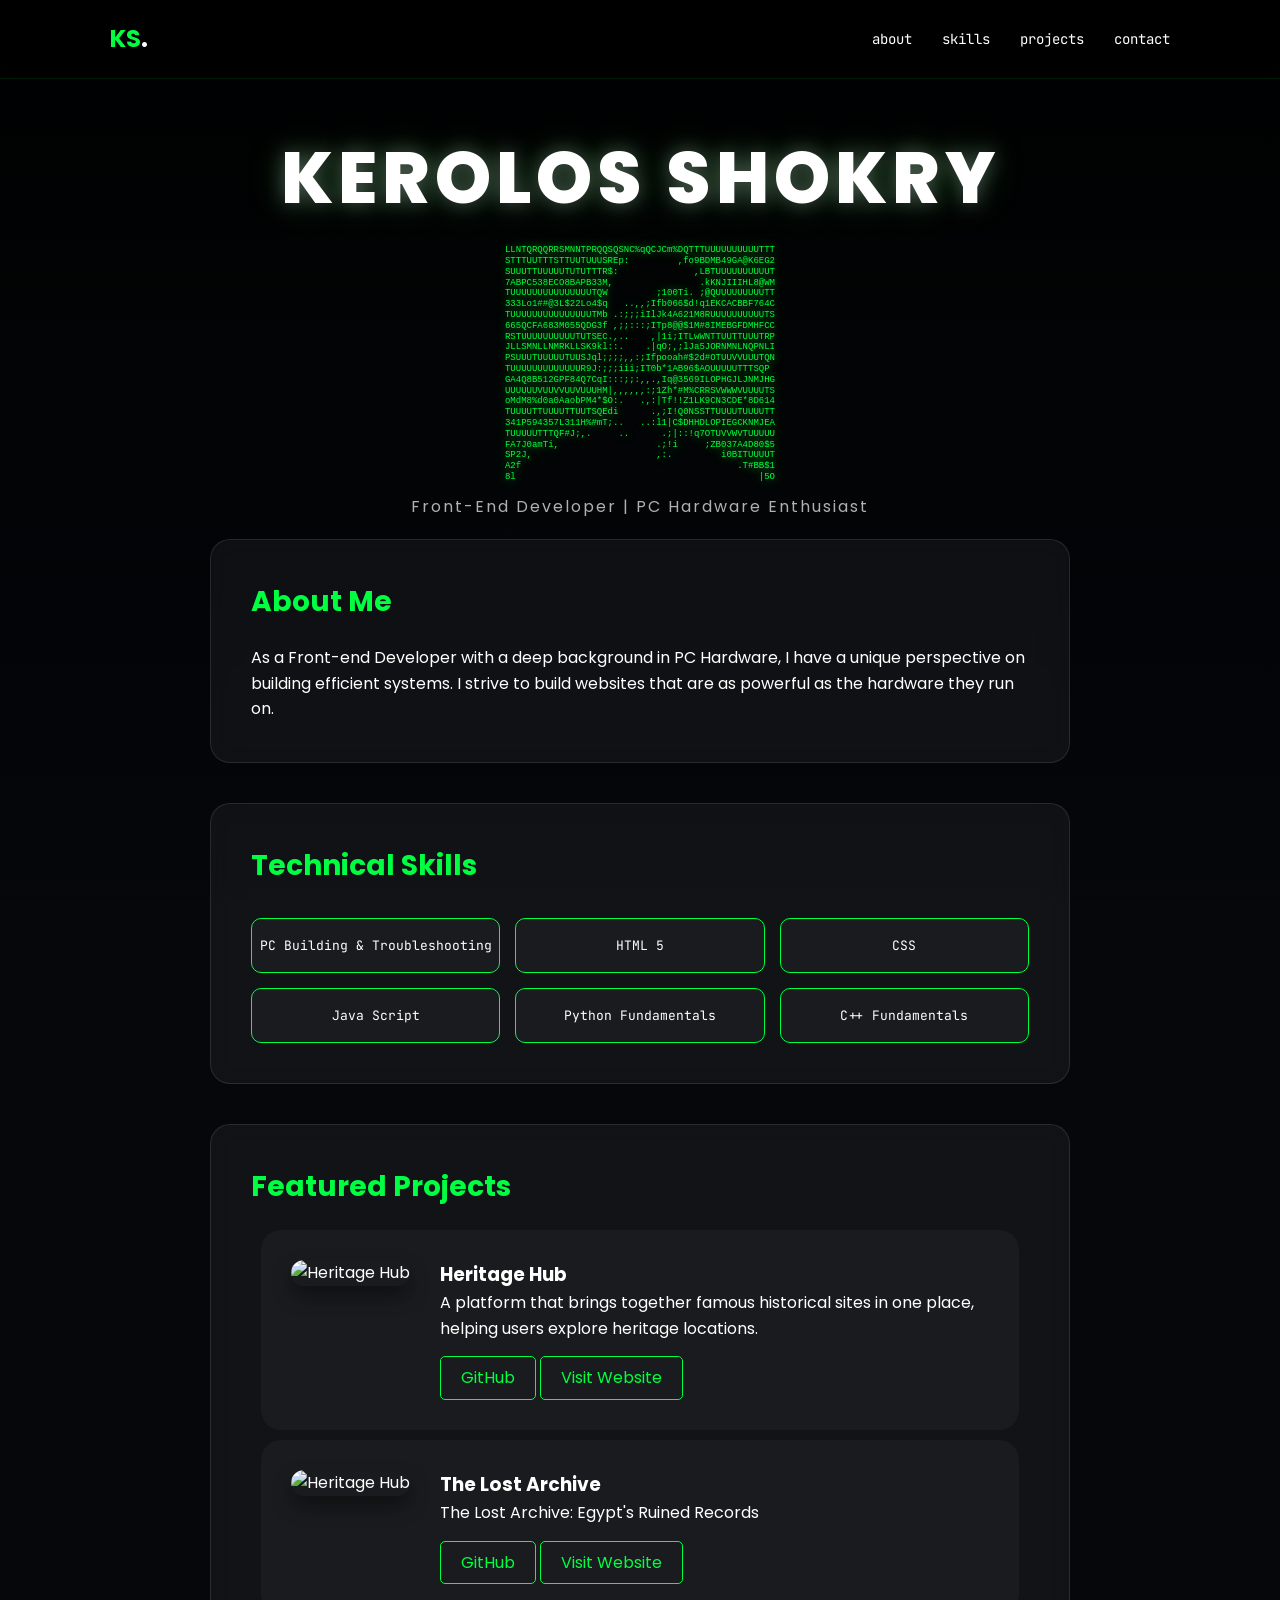
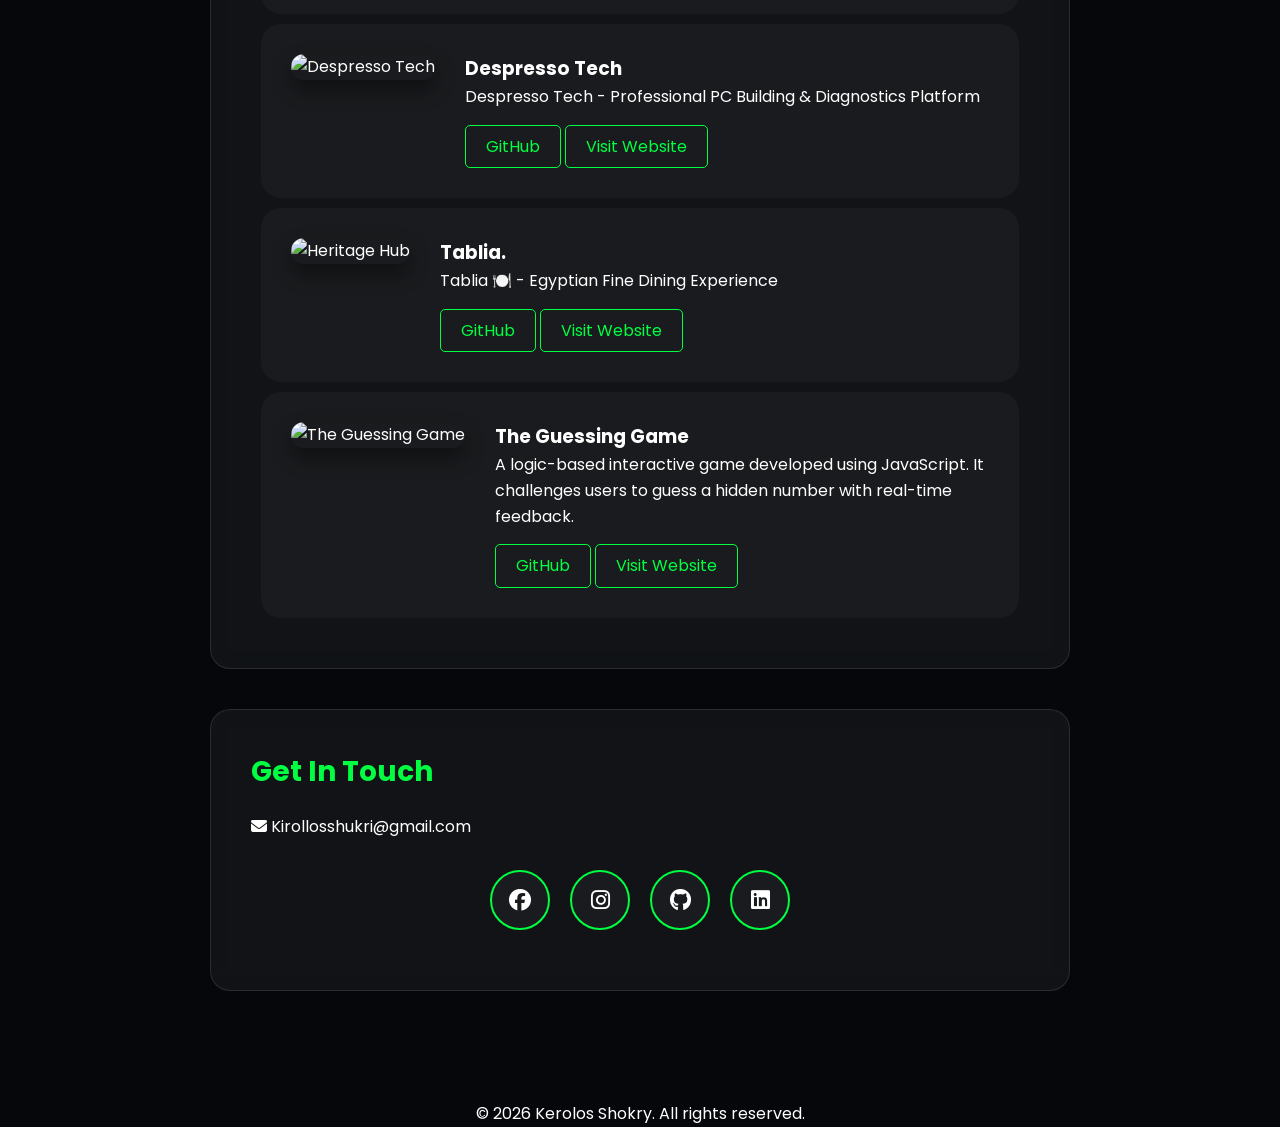
==== commit 0d65f5c0: "Add files via upload" ====
--- a/index.html
+++ b/index.html
@@ -1,423 +1,202 @@
 <!DOCTYPE html>
 <html lang="en">
 <head>
-  <meta charset="utf-8">
-  <meta name="viewport" content="width=device-width, initial-scale=1">
-  <title>Kerolos Shokry | Portfolio</title>
-  
-  <link rel="icon" href="data:image/svg+xml,<svg xmlns='http://www.w3.org/2000/svg' viewBox='0 0 100 100'><rect width='100' height='100' rx='20' fill='%231f2428'/><text x='50%' y='55%' dominant-baseline='middle' text-anchor='middle' font-family='sans-serif' font-weight='bold' font-size='42' fill='%23f9826c'>KS</text></svg>">
-  <link rel="stylesheet" href="https://cdnjs.cloudflare.com/ajax/libs/font-awesome/6.5.1/css/all.min.css">
-  <link rel="stylesheet" href="https://fonts.googleapis.com/css2?family=JetBrains+Mono:wght@300;400;500;600&family=Source+Sans+Pro:wght@400;600;700&display=swap">
-  <link rel="stylesheet" href="style.css">
-</head>
+    <meta charset="UTF-8">
+    <meta name="viewport" content="width=device-width, initial-scale=1.0">
+    <title>Kerolos Shokry | Portfolio</title>
+    <link href="https://fonts.googleapis.com/css2?family=JetBrains+Mono:wght@400;700&family=Poppins:wght@300;600&display=swap" rel="stylesheet">
+    <link rel="stylesheet" href="https://cdnjs.cloudflare.com/ajax/libs/font-awesome/6.5.0/css/all.min.css">
+    <link rel="stylesheet" href="style.css">
+    <link rel="apple-touch-icon" sizes="180x180" href="./assets/apple-touch-icon.png">
+    <link rel="icon" type="image/png" sizes="32x32" href="./assets/favicon-32x32.png">
+    <link rel="icon" type="image/png" sizes="16x16" href="./assets/favicon-16x16.png">
+    <link rel="manifest" href="/site.webmanifest">
+    <meta name="google-site-verification" content="rDNeEkD5ZaG2XZMLp-SoA4PHsp2YwhqiQZa2y5IDuEU" />
+    <meta name="description" content="Kerolos Shokry | كيرلس شكري">
+    <meta name="keywords" content="Kerolos Shokry, كيرلس شكري, Frontend Developer, Web Developer, Portfolio, البرمجة"/></head>
 <body>
-
-  <!-- Titlebar -->
-  <div class="titlebar">
-    <div class="titlebar-left">
-      <i class="fa-brands fa-microsoft" style="color: #0078d4;"></i>
-      <div class="titlebar-menu">
-        <span>File</span><span>Edit</span><span>Selection</span><span>View</span><span>Go</span><span>Run</span><span>Terminal</span><span>Help</span>
-      </div>
-    </div>
-    <div class="titlebar-center" id="window-title">home.tsx - Kerolos Shokry - Portfolio</div>
-    <div class="titlebar-controls">
-      <span class="ctrl ctrl-min"></span>
-      <span class="ctrl ctrl-max"></span>
-      <span class="ctrl ctrl-close"></span>
-    </div>
-  </div>
-
-  <div class="layout-main">
-    <!-- Activity Bar -->
-    <aside class="sidebar">
-      <div>
-        <div class="sidebar-icon active" title="Explorer"><i class="fa-regular fa-copy"></i></div>
-        <div class="sidebar-icon" onclick="switchTab('about')" title="About"><i class="fa-regular fa-user"></i></div>
-        <div class="sidebar-icon" onclick="switchTab('skills')" title="Skills"><i class="fa-solid fa-microchip"></i></div>
-        <div class="sidebar-icon" onclick="switchTab('projects')" title="Projects"><i class="fa-solid fa-code-fork"></i></div>
-        <div class="sidebar-icon" onclick="switchTab('contact')" title="Contact"><i class="fa-regular fa-envelope"></i></div>
-      </div>
-      <div>
-        <a href="https://github.com/KerolosShokry" target="_blank" rel="noopener noreferrer" class="sidebar-icon" title="GitHub"><i class="fa-brands fa-github"></i></a>
-        <a href="https://www.linkedin.com/in/kerolos-shokry5" target="_blank" rel="noopener noreferrer" class="sidebar-icon" title="LinkedIn"><i class="fa-brands fa-linkedin-in"></i></a>
-        <div class="sidebar-icon" title="Settings"><i class="fa-solid fa-gear"></i></div>
-      </div>
-    </aside>
-
-    <!-- Explorer -->
-    <div class="explorer">
-      <div class="explorer-header">Explorer</div>
-      <div class="explorer-folder">
-        <i class="fa-solid fa-chevron-down" style="font-size: 0.7rem;"></i> PORTFOLIO
-      </div>
-      <div class="explorer-files">
-        <div class="explorer-file active" data-file="home" onclick="switchTab('home')">
-          <i class="fa-brands fa-react" style="color: #61dafb;"></i> home.tsx
-        </div>
-        <div class="explorer-file" data-file="about" onclick="switchTab('about')">
-          <i class="fa-brands fa-html5" style="color: #e34f26;"></i> about.html
-        </div>
-        <div class="explorer-file" data-file="skills" onclick="switchTab('skills')">
-          <i class="fa-brands fa-js" style="color: #f7df1e;"></i> skills.ts
-        </div>
-        <div class="explorer-file" data-file="projects" onclick="switchTab('projects')">
-          <i class="fa-solid fa-boxes-stacked" style="color: #4ec9b0;"></i> projects.json
-        </div>
-        <div class="explorer-file" data-file="contact" onclick="switchTab('contact')">
-          <i class="fa-solid fa-envelope" style="color: #f9826c;"></i> contact.css
-        </div>
-      </div>
-    </div>
-
-    <!-- Workspace -->
-    <div class="editor-container">
-      <!-- Tabs Bar -->
-      <div class="tabs-bar" id="tabs-bar">
-        <div class="tab active" data-file="home" onclick="switchTab('home')">
-          <i class="fa-brands fa-react" style="color: #61dafb;"></i> home.tsx <span class="close-btn">&times;</span>
-        </div>
-        <div class="tab" data-file="about" onclick="switchTab('about')">
-          <i class="fa-brands fa-html5" style="color: #e34f26;"></i> about.html <span class="close-btn">&times;</span>
-        </div>
-        <div class="tab" data-file="skills" onclick="switchTab('skills')">
-          <i class="fa-brands fa-js" style="color: #f7df1e;"></i> skills.ts <span class="close-btn">&times;</span>
-        </div>
-        <div class="tab" data-file="projects" onclick="switchTab('projects')">
-          <i class="fa-solid fa-boxes-stacked" style="color: #4ec9b0;"></i> projects.json <span class="close-btn">&times;</span>
-        </div>
-        <div class="tab" data-file="contact" onclick="switchTab('contact')">
-          <i class="fa-solid fa-envelope" style="color: #f9826c;"></i> contact.css <span class="close-btn">&times;</span>
-        </div>
-      </div>
-
-      <!-- Viewports -->
-      <div class="content-viewport">
+    <video autoplay muted loop playsinline class="bg-video">
+        <source src="./assets/code.mp4" type="video/mp4">
+    </video>
+    <div class="overlay"></div>
+
+    <nav>
+        <div class="nav-container">
+            <div class="logo">KS<span>.</span></div>
+            <ul>
+                <li><a href="#about">About</a></li>
+                <li><a href="#skills">Skills</a></li>
+                <li><a href="#projects">Projects</a></li>
+                <li><a href="#contact">Contact</a></li>
+            </ul>
+        </div>
+    </nav>
+
+<main>
+ <header class="hero-section">
+    <h1>Kerolos Shokry</h1>
+    
+    <div class="ascii-glass-box">
+        <pre class="ascii-art">
+LLNTQRQQRRSMNNTPRQQSQSNC%qQCJCm%DQTTTUUUUUUUUUUTTT
+STTTUUTTTSTTUUTUUUSREp:         ,fo9BDMB49GA@K6EG2
+SUUUTTUUUUUTUTUTTTR$:              ,LBTUUUUUUUUUUT
+7ABPC538ECO8BAPB33M,                .kKNJIIIHL8@WM
+TUUUUUUUUUUUUUUUTQW         ;100Ti. ;@QUUUUUUUUUTT
+333Lo1##@3L$22Lo4$q   ..,,;Ifb066$d!q1EKCACBBF764C
+TUUUUUUUUUUUUUUUTMb .:;;;iIlJk4A621M8RUUUUUUUUUUTS
+665QCFA683M055QDG3f ,;;:::;ITp8@@$1M#8IMEBGFDMHFCC
+RSTUUUUUUUUUUTUTSEC.,..    ,|1i;ITLwWNTTUUTTUUUTRP
+JLLSMNLLNMRKLLSK9kl::.    .|qO;,;lJa5JORNMNLNQPNLI
+PSUUUTUUUUUTUUSJql;;;;,,:;Ifpooah#$2d#OTUUVVUUUTQN
+TUUUUUUUUUUUUUR9J:;;;iii;IT0b*1AB96$AOUUUUUTTTSQP
+GA4Q8B512GPF84Q7CqI:::;;:,,.,Iq@3569ILOPHGJLJNMJHG
+UUUUUUVUUVVUUVUUUHM|,,,,,,:;1Zh*#M%CRRSVWWWVUUUUTS
+oMdM8%d0a0AaobPM4*$O:.   .,:|Tf!!Z1LK9CN3CDE*8D614
+TUUUUTTUUUUTTUUTSQEdi      .,;I!Q0NSSTTUUUUTUUUUTT
+341P594357L311H%#mT;..   ..:l1|C$DHHDLOPIEGCKNMJEA
+TUUUUUTTTQF#J;,.     ..      .;|::!q7OTUVVWVTUUUUU
+FA7J0amTi,                  .;!i     ;ZB037A4D80$5
+SP2J,                       ,:.         i0BITUUUUT
+A2f                                        .T#BB$1
+8l                                             |5O
+        </pre>
+    </div>
+    
+    <p class="subtitle">Front-End Developer | PC Hardware Enthusiast</p>
+</header>
+
+<section id="about" class="glass-card">
+            <h2>About Me</h2>
+            <p>
+                As a Front-end Developer with a deep background in PC Hardware, 
+                I have a unique perspective on building efficient systems. 
+                I strive to build websites that are as powerful as the hardware they run on.
+            </p>
+        </section>
+
+<section id="skills" class="glass-card">
+    <h2>Technical Skills</h2>
+    <div class="skills-grid">
+        <div class="skill-item">PC Building & Troubleshooting</div>
+        <div class="skill-item">HTML 5</div>
+        <div class="skill-item">CSS</div>
+        <div class="skill-item">Java Script</div>
+        <div class="skill-item">Python Fundamentals</div>
+        <div class="skill-item">C++ Fundamentals</div>
+    </div>
+</section>
+
+<section id="projects" class="glass-card">
+    <h2>Featured Projects</h2> <div class="projects-grid">
+        <div class="project-card">
+            <div class="project-img">
+                <img src="./assets/heritage.jpeg" alt="Heritage Hub">
+            </div>
+            <div class="project-info">
+                <h3>Heritage Hub</h3>
+                <p> A platform that brings together famous historical
+                    sites in one place, helping users explore heritage locations.</p>
+                <div class="project-links">
+                    <a href="https://github.com/KerolosShokry/Heritage-Hub" target="_blank" class="project-btn">GitHub</a>
+                    <a href="https://heritage-hub-eg.vercel.app/" target="_blank" class="project-btn">Visit Website</a>
+                </div>
+            </div>
+        </div>
+    </div>
+
+            <div class="project-card">
+            <div class="project-img">
+                <img src="./assets/Lost.png" alt="Heritage Hub">
+            </div>
+            <div class="project-info">
+                <h3>The Lost Archive</h3>
+                <p> The Lost Archive: Egypt's Ruined Records</p>
+                <div class="project-links">
+                    <a href="https://github.com/KerolosShokry/The-Lost-Archive" target="_blank" class="project-btn">GitHub</a>
+                    <a href="https://the-lost-archive-eg.vercel.app/" target="_blank" class="project-btn">Visit Website</a>
+                </div>
+            </div>
+        </div>
+    </div>
+
+<div class="project-card">
+    <div class="project-img">
+        <img src="./assets/logo.png" alt="Despresso Tech">
+    </div>
+    <div class="project-info">
+        <h3>Despresso Tech</h3>
+        <p>Despresso Tech - Professional PC Building & Diagnostics Platform</p>
+        <div class="project-links">
+            <a href="https://github.com/KerolosShokry/DespressoTech" target="_blank" class="project-btn">GitHub</a>
+            <a href="https://despresso-tech.vercel.app/" target="_blank" class="project-btn">Visit Website</a>
+        </div>
+    </div>
+</div>
+
+                <div class="project-card">
+            <div class="project-img">
+                <img src="./assets/New Bitmap Image.bmp" alt="Heritage Hub">
+            </div>
+            <div class="project-info">
+                <h3>Tablia.</h3>
+                <p> Tablia 🍽️ - Egyptian Fine Dining Experience</p>
+                <div class="project-links">
+                    <a href="https://github.com/KerolosShokry/TABLIA." target="_blank" class="project-btn">GitHub</a>
+                    <a href="https://tablia-flame.vercel.app/" target="_blank" class="project-btn">Visit Website</a>
+                </div>
+            </div>
+        </div>
+    </div>
         
-        <!-- PAGE 1: home.tsx -->
-        <div class="tab-pane active" id="pane-home">
-          <div class="hero-grid">
-            <div class="code-window">
-              <div class="line-numbers">
-                1<br>2<br>3<br>4<br>5<br>6<br>7<br>8<br>9<br>10<br>11<br>12<br>13<br>14<br>15<br>16<br>17<br>18
-              </div>
-              <div class="code-body"><span class="c-kw">const</span> <span class="c-fn">DeveloperProfile</span> = () =&gt; {
-  <span class="c-kw">const</span> <span class="c-var">dev</span> = {
-    name: <span class="c-str">'Kerolos Shokry'</span>,
-    role: <span class="c-str">'Front-End Developer & Hardware Enthusiast'</span>,
-    education: <span class="c-str">'Archaeological Info Systems @ Cairo Univ'</span>,
-    vision: <span class="c-str">'Websites as powerful as the hardware they run on'</span>
-  };
-
-  <span class="c-kw">return</span> (
-    <span class="c-tag">&lt;main</span> <span class="c-var">className</span>=<span class="c-str">"hero"</span><span class="c-tag">&gt;</span>
-      <span class="c-tag">&lt;h1&gt;</span>{dev.name}<span class="c-tag">&lt;/h1&gt;</span>
-      <span class="c-tag">&lt;h2&gt;</span>{dev.role}<span class="c-tag">&lt;/h2&gt;</span>
-      <span class="c-tag">&lt;p&gt;</span>{dev.vision}<span class="c-tag">&lt;/p&gt;</span>
-    <span class="c-tag">&lt;/main&gt;</span>
-  );
-};
-
-<span class="c-kw">export default</span> DeveloperProfile;</div>
-            </div>
-
-            <div class="dev-profile">
-              <h1 class="dev-name">Kerolos <span>Shokry</span></h1>
-              <div class="dev-role">Front-End Developer | PC Hardware Enthusiast</div>
-              <p class="dev-bio">
-                Crafting robust web experiences with a deep passion for system performance, antiquities digitization, open-source utilities, and lightweight game dev.
-              </p>
-              <div class="actions">
-                <button class="btn btn-primary" onclick="switchTab('projects')">
-                  <i class="fa-solid fa-code"></i> Open Projects
-                </button>
-                <button class="btn btn-outline" onclick="switchTab('contact')">
-                  <i class="fa-regular fa-envelope"></i> Contact Me
-                </button>
-              </div>
-            </div>
-          </div>
-        </div>
-
-        <!-- PAGE 2: about.html -->
-        <div class="tab-pane" id="pane-about">
-          <h2 class="page-header"><span>&lt;section&gt;</span> About Me <span>&lt;/section&gt;</span></h2>
-          <div class="contact-box">
-            <h3 style="color: #fff; font-size: 1.4rem;">Bridging Code, Performance & History</h3>
-            <p style="color: #c9d1d9; font-size: 1.1rem; line-height: 1.8;">
-              As a Front-end Developer with a deep background in PC Hardware, I have a unique perspective on building efficient systems. I strive to build websites that are as powerful as the hardware they run on.
-            </p>
-            <p style="color: #8b949e; font-size: 1rem; line-height: 1.7;">
-              Currently studying in the Archaeological Information Systems Department at the Faculty of Archaeology, Cairo University, combining modern digital web standards with the cultural heritage domain.
-            </p>
-          </div>
-        </div>
-
-        <!-- PAGE 3: skills.ts -->
-        <div class="tab-pane" id="pane-skills">
-          <h2 class="page-header"><span>export const</span> TechnicalSkills <span>= [ ]</span></h2>
-          <div class="skills-grid">
-            <div class="skill-card">
-              <div class="skill-icon"><i class="fa-solid fa-wrench" style="color: #e6b450;"></i></div>
-              <div class="skill-info">
-                <h4>PC Hardware</h4>
-                <p>Building, Diagnostics & Optimization</p>
-              </div>
-            </div>
-            <div class="skill-card">
-              <div class="skill-icon"><i class="fa-brands fa-html5" style="color: #e34f26;"></i></div>
-              <div class="skill-info">
-                <h4>HTML5</h4>
-                <p>Semantic Structure & Modern Markup</p>
-              </div>
-            </div>
-            <div class="skill-card">
-              <div class="skill-icon"><i class="fa-brands fa-css3-alt" style="color: #264de4;"></i></div>
-              <div class="skill-info">
-                <h4>CSS3</h4>
-                <p>Flexbox, Grid & Responsive UI</p>
-              </div>
-            </div>
-            <div class="skill-card">
-              <div class="skill-icon"><i class="fa-brands fa-js" style="color: #f7df1e;"></i></div>
-              <div class="skill-info">
-                <h4>JavaScript</h4>
-                <p>DOM Manipulation & Logic</p>
-              </div>
-            </div>
-            <div class="skill-card">
-              <div class="skill-icon"><i class="fa-brands fa-python" style="color: #3776ab;"></i></div>
-              <div class="skill-info">
-                <h4>Python</h4>
-                <p>Fundamentals & Scripting</p>
-              </div>
-            </div>
-            <div class="skill-card">
-              <div class="skill-icon"><i class="fa-solid fa-code" style="color: #61dafb;"></i></div>
-              <div class="skill-info">
-                <h4>C++</h4>
-                <p>Object-Oriented Fundamentals</p>
-              </div>
-            </div>
-          </div>
-        </div>
-
-        <!-- PAGE 4: projects.json -->
-        <div class="tab-pane" id="pane-projects">
-          <h2 class="page-header"><span>{</span> "featuredProjects": [ ] <span>}</span></h2>
-          <div class="projects-grid">
-            
-            <!-- Heritage Hub -->
-            <div class="project-card">
-              <div>
-                <h3>Heritage Hub <span class="project-tag">Web App</span></h3>
-                <p>A platform that brings together famous historical sites in one place, helping users explore Egyptian heritage locations and tickets.</p>
-              </div>
-              <div class="project-links">
-                <a href="https://github.com/KerolosShokry/Heritage-Hub" target="_blank" rel="noopener noreferrer" class="project-link"><i class="fa-brands fa-github"></i> GitHub</a>
-                <a href="https://heritage-hub-eg.vercel.app/" target="_blank" rel="noopener noreferrer" class="project-link"><i class="fa-solid fa-arrow-up-right-from-square"></i> Visit Website</a>
-              </div>
-            </div>
-
-            <!-- UNCRACKED -->
-            <div class="project-card">
-              <div>
-                <h3>UNCRACKED <span class="project-tag">Web App</span></h3>
-                <p>Web application that recommends legal, safe, and open-source alternatives to proprietary software packages.</p>
-              </div>
-              <div class="project-links">
-                <a href="https://github.com/KerolosShokry/UNCRACKED" target="_blank" rel="noopener noreferrer" class="project-link"><i class="fa-brands fa-github"></i> GitHub</a>
-                <a href="https://uncracked.vercel.app/" target="_blank" rel="noopener noreferrer" class="project-link"><i class="fa-solid fa-arrow-up-right-from-square"></i> Visit Website</a>
-              </div>
-            </div>
-
-            <!-- The Lost Archive -->
-            <div class="project-card">
-              <div>
-                <h3>The Lost Archive <span class="project-tag">Archive</span></h3>
-                <p>The Lost Archive: Egypt's Ruined Records — uncovering, documenting, and digitizing historical remnants and heritage files.</p>
-              </div>
-              <div class="project-links">
-                <a href="https://github.com/KerolosShokry/The-Lost-Archive" target="_blank" rel="noopener noreferrer" class="project-link"><i class="fa-brands fa-github"></i> GitHub</a>
-                <a href="https://the-lost-archive-eg.vercel.app/" target="_blank" rel="noopener noreferrer" class="project-link"><i class="fa-solid fa-arrow-up-right-from-square"></i> Visit Website</a>
-              </div>
-            </div>
-
-            <!-- OVERDOSE STORE -->
-            <div class="project-card">
-              <div>
-                <h3>OVERDOSE STORE <span class="project-tag">E-Commerce</span></h3>
-                <p>Dedicated computer hardware and gaming gear platform showcasing components, technical specs, and accessories.</p>
-              </div>
-              <div class="project-links">
-                <a href="https://github.com/KerolosShokry/OVERDOSE-STORE" target="_blank" rel="noopener noreferrer" class="project-link"><i class="fa-brands fa-github"></i> GitHub</a>
-                <a href="https://overdose-hardware.vercel.app/" target="_blank" rel="noopener noreferrer" class="project-link"><i class="fa-solid fa-arrow-up-right-from-square"></i> Visit Website</a>
-              </div>
-            </div>
-
-            <!-- Despresso Tech -->
-            <div class="project-card">
-              <div>
-                <h3>Despresso Tech <span class="project-tag">Diagnostics</span></h3>
-                <p>Professional PC building, hardware compatibility checks, and diagnostic portal designed for custom rigs and power users.</p>
-              </div>
-              <div class="project-links">
-                <a href="https://github.com/KerolosShokry/DespressoTech" target="_blank" rel="noopener noreferrer" class="project-link"><i class="fa-brands fa-github"></i> GitHub</a>
-                <a href="https://despresso-tech.vercel.app/" target="_blank" rel="noopener noreferrer" class="project-link"><i class="fa-solid fa-arrow-up-right-from-square"></i> Visit Website</a>
-              </div>
-            </div>
-
-            <!-- DESPRESSO STUDIO -->
-            <div class="project-card">
-              <div>
-                <h3>DESPRESSO STUDIO <span class="project-tag">Game Studio</span></h3>
-                <p>Showcase hub for indie games, interactive experiments, and desktop entertainment creations.</p>
-              </div>
-              <div class="project-links">
-                <a href="https://github.com/KerolosShokry/DESPRSSO-STUDIO" target="_blank" rel="noopener noreferrer" class="project-link"><i class="fa-brands fa-github"></i> GitHub</a>
-                <a href="https://despresso-games.vercel.app/" target="_blank" rel="noopener noreferrer" class="project-link"><i class="fa-solid fa-arrow-up-right-from-square"></i> Visit Website</a>
-              </div>
-            </div>
-
-            <!-- Tablia -->
-            <div class="project-card">
-              <div>
-                <h3>Tablia. <span class="project-tag">Frontend UI</span></h3>
-                <p>Tablia 🍽️ - An authentic Egyptian fine dining experience web showcase crafted with responsive visual aesthetics.</p>
-              </div>
-              <div class="project-links">
-                <a href="https://github.com/KerolosShokry/TABLIA." target="_blank" rel="noopener noreferrer" class="project-link"><i class="fa-brands fa-github"></i> GitHub</a>
-                <a href="https://tablia-flame.vercel.app/" target="_blank" rel="noopener noreferrer" class="project-link"><i class="fa-solid fa-arrow-up-right-from-square"></i> Visit Website</a>
-              </div>
-            </div>
-
-            <!-- Tic Tac Toe Game -->
-            <div class="project-card">
-              <div>
-                <h3>Tic Tac Toe Game <span class="project-tag">Game</span></h3>
-                <p>Interactive 2D game built using Godot Engine with customizable rules, turns, and real-time game status tracking.</p>
-              </div>
-              <div class="project-links">
-                <a href="https://github.com/KerolosShokry/Tic-Tac-Toe-Game" target="_blank" rel="noopener noreferrer" class="project-link"><i class="fa-brands fa-github"></i> GitHub</a>
-                <a href="https://despresso-studio.itch.io/tic-tac-toe-game" target="_blank" rel="noopener noreferrer" class="project-link"><i class="fa-solid fa-arrow-up-right-from-square"></i> Play on Itch.io</a>
-              </div>
-            </div>
-
-            <!-- The Guessing Game -->
-            <div class="project-card">
-              <div>
-                <h3>The Guessing Game <span class="project-tag">JavaScript</span></h3>
-                <p>A logic-based interactive game developed with JavaScript challenging players to find secret numbers with live feedback.</p>
-              </div>
-              <div class="project-links">
-                <a href="https://github.com/KerolosShokry/Guess-Game" target="_blank" rel="noopener noreferrer" class="project-link"><i class="fa-brands fa-github"></i> GitHub</a>
-                <a href="https://guess-game-woad.vercel.app/" target="_blank" rel="noopener noreferrer" class="project-link"><i class="fa-solid fa-arrow-up-right-from-square"></i> Visit Website</a>
-              </div>
-            </div>
-
-            <!-- Tricky Bird -->
-            <div class="project-card">
-              <div>
-                <h3>Tricky Bird <span class="project-tag">Lua / Love2D</span></h3>
-                <p>Fast-paced 2D arcade bird navigation game implementing procedural obstacles, collision physics, and scoring logic.</p>
-              </div>
-              <div class="project-links">
-                <a href="https://github.com/KerolosShokry/Tricky-Bird" target="_blank" rel="noopener noreferrer" class="project-link"><i class="fa-brands fa-github"></i> GitHub</a>
-                <span class="project-link disabled"><i class="fa-solid fa-gamepad"></i> Source Available</span>
-              </div>
-            </div>
-
-            <!-- Pong Game -->
-            <div class="project-card">
-              <div>
-                <h3>Pong Game <span class="project-tag">Lua / Love2D</span></h3>
-                <p>Classic retro Pong arcade implementation recreating paddle mechanics, collision detection, and AI opponent behavior.</p>
-              </div>
-              <div class="project-links">
-                <a href="https://github.com/KerolosShokry/PongGame" target="_blank" rel="noopener noreferrer" class="project-link"><i class="fa-brands fa-github"></i> GitHub</a>
-                <span class="project-link disabled"><i class="fa-solid fa-gamepad"></i> Source Available</span>
-              </div>
-            </div>
-
-          </div>
-        </div>
-
-        <!-- PAGE 5: contact.css -->
-        <div class="tab-pane" id="pane-contact">
-          <h2 class="page-header"><span>.contact-channels</span> { connect: immediate; }</h2>
-          <div class="contact-box">
-            <div>
-              <h3 style="color: #fff; font-size: 1.35rem; margin-bottom: 0.4rem;">Let's get in touch!</h3>
-              <p style="color: #8b949e; font-size: 1rem;">Feel free to reach out for collaborations, front-end projects, or hardware consultations.</p>
-            </div>
-
-            <div class="contact-grid">
-              <!-- Email -->
-              <a href="mailto:Kirollosshukri@gmail.com" class="contact-channel">
-                <div class="contact-channel-icon"><i class="fa-regular fa-envelope" style="color: var(--accent-color);"></i></div>
-                <div class="contact-channel-info">
-                  <span class="contact-channel-name">Email</span>
-                  <span class="contact-channel-val">Kirollosshukri@gmail.com</span>
-                </div>
-              </a>
-
-              <!-- LinkedIn -->
-              <a href="https://www.linkedin.com/in/kerolos-shokry5" target="_blank" rel="noopener noreferrer" class="contact-channel">
-                <div class="contact-channel-icon"><i class="fa-brands fa-linkedin-in" style="color: #0077b5;"></i></div>
-                <div class="contact-channel-info">
-                  <span class="contact-channel-name">LinkedIn</span>
-                  <span class="contact-channel-val">kerolos-shokry5</span>
-                </div>
-              </a>
-
-              <!-- GitHub -->
-              <a href="https://github.com/KerolosShokry" target="_blank" rel="noopener noreferrer" class="contact-channel">
-                <div class="contact-channel-icon"><i class="fa-brands fa-github" style="color: #fff;"></i></div>
-                <div class="contact-channel-info">
-                  <span class="contact-channel-name">GitHub</span>
-                  <span class="contact-channel-val">KerolosShokry</span>
-                </div>
-              </a>
-
-              <!-- Instagram -->
-              <a href="https://www.instagram.com/kerolosshukri" target="_blank" rel="noopener noreferrer" class="contact-channel">
-                <div class="contact-channel-icon"><i class="fa-brands fa-instagram" style="color: #e1306c;"></i></div>
-                <div class="contact-channel-info">
-                  <span class="contact-channel-name">Instagram</span>
-                  <span class="contact-channel-val">@kerolosshukri</span>
-                </div>
-              </a>
-
-              <!-- Facebook -->
-              <a href="https://www.facebook.com/kerolos.shukry.2025/" target="_blank" rel="noopener noreferrer" class="contact-channel">
-                <div class="contact-channel-icon"><i class="fa-brands fa-facebook-f" style="color: #1877f2;"></i></div>
-                <div class="contact-channel-info">
-                  <span class="contact-channel-name">Facebook</span>
-                  <span class="contact-channel-val">kerolos.shukry.2025</span>
-                </div>
-              </a>
-            </div>
-          </div>
-        </div>
-
-      </div>
-    </div>
-  </div>
-
-  <!-- Bottombar -->
-  <footer class="bottombar">
-    <div class="bottombar-left">
-      <div class="bottombar-item"><i class="fa-solid fa-code-branch"></i> main*</div>
-      <div class="bottombar-item"><i class="fa-solid fa-circle-xmark"></i> 0 <i class="fa-solid fa-triangle-exclamation"></i> 0</div>
-    </div>
-    <div class="bottombar-right">
-      <div class="bottombar-item" id="file-language">TypeScript React</div>
-      <div class="bottombar-item">UTF-8</div>
-      <div class="bottombar-item"><i class="fa-solid fa-check-double"></i> Prettier</div>
-      <div class="bottombar-item">© 2026 Kerolos Shokry</div>
-    </div>
-  </footer>
-
-  <script src="script.js"></script>
+<div class="project-card">
+    <div class="project-img">
+        <img src="./assets/guess.png" alt="The Guessing Game">
+    </div>
+    <div class="project-info">
+        <h3>The Guessing Game</h3>
+        <p>A logic-based interactive game developed using JavaScript. It challenges users to guess a hidden number with real-time feedback.</p>
+        <div class="project-links">
+            <a href="https://github.com/KerolosShokry/Guess-Game" target="_blank" class="project-btn">GitHub</a>
+            <a href="https://guess-game-woad.vercel.app/" target="_blank" class="project-btn">Visit Website</a>
+        </div>
+    </div>
+</div>
+</section>
+
+        <section id="contact" class="glass-card">
+            <h2>Get In Touch</h2>
+            <div class="contact-info">
+                <p><i class="fas fa-envelope"></i> Kirollosshukri@gmail.com</p>
+            </div>
+            <div class="social-links">
+                <a id="facebook"
+                    href="https://www.facebook.com/kerolos.shukry.2025/"
+                    target="_blank">
+                    <i class="fab fa-facebook"></i>
+                </a>
+
+                <a id="insta" href="https://www.instagram.com/kerolosshukri"
+                    target="_blank">
+                    <i class="fab fa-instagram"></i>
+                </a>
+
+                <a id="github" href="https://github.com/KerolosShokry/"
+                    target="_blank">
+                    <i class="fab fa-github"></i>
+                </a>
+
+                <a id="Linkedin"
+                    href="https://www.linkedin.com/in/kerolos-shokry5"
+                    target="_blank">
+                    <i class="fab fa-linkedin"></i>
+                </a>
+            </div>
+        </section>
+    </main>
+
+    <footer>
+        <p align="center">© 2026 Kerolos Shokry. All rights reserved.</p>
+    </footer>
 </body>
 </html>
--- a/style.css
+++ b/style.css
@@ -1,605 +1,289 @@
-*, *:after, *:before {
-  margin: 0;
-  padding: 0;
-  box-sizing: border-box;
-}
-
 :root {
-  --main-bg: #24292e;
-  --text-color: #efefef;
-  --accent-color: #f9826c;
-  --titlebar-bg: #1f2428;
-  --sidebar-bg: #24292e;
-  --sidebar-hover-bg: #1f2428;
-  --explorer-bg: #1f2428;
-  --explorer-hover-bg: #24292e;
-  --explorer-border: #161a1d;
-  --tabs-bg: #1f2428;
-  --tab-bg: #1f2428;
-  --tab-active-bg: #24292e;
-  --bottombar-bg: #24292e;
-  --bottombar-border: #1b1f23;
-  --card-bg: #1e2227;
-  --border-color: #30363d;
-}
-
-body, html {
-  height: 100%;
-  background: var(--main-bg);
-  color: var(--text-color);
-  font-family: 'Source Sans Pro', sans-serif;
-  overflow: hidden;
-}
-
-a {
-  text-decoration: none;
-  color: inherit;
-}
-
-/* Titlebar */
-.titlebar {
-  background: var(--titlebar-bg);
-  height: 30px;
-  padding: 0 0.5rem;
-  display: flex;
-  align-items: center;
-  justify-content: space-between;
-  font-size: 0.85rem;
-  border-bottom: 1px solid #191d20;
-  user-select: none;
-}
-
-.titlebar-left {
-  display: flex;
-  align-items: center;
-  gap: 0.75rem;
-}
-
-.titlebar-menu {
-  display: flex;
-  gap: 0.75rem;
-  font-size: 0.8rem;
-  color: #ccc;
-}
-
-.titlebar-menu span:hover {
-  color: #fff;
-  cursor: pointer;
-}
-
-.titlebar-center {
-  font-size: 0.85rem;
-  color: #8b949e;
-}
-
-.titlebar-controls {
-  display: flex;
-  gap: 6px;
-}
-
-.ctrl {
-  width: 12px;
-  height: 12px;
-  border-radius: 50%;
-  display: inline-block;
-}
-
-.ctrl-min { background: #f1fa8c; }
-.ctrl-max { background: #50fa7b; }
-.ctrl-close { background: #ff5555; }
-
-/* Main Container */
-.layout-main {
-  display: flex;
-  height: calc(100vh - 55px);
-  width: 100%;
-}
-
-/* Sidebar */
-.sidebar {
-  background: var(--sidebar-bg);
-  width: 50px;
-  display: flex;
-  flex-direction: column;
-  justify-content: space-between;
-  border-right: 1px solid var(--explorer-border);
-  flex-shrink: 0;
-}
-
-.sidebar-icon {
-  width: 50px;
-  height: 48px;
-  display: flex;
-  align-items: center;
-  justify-content: center;
-  color: #6a737d;
-  font-size: 1.25rem;
-  cursor: pointer;
-  transition: color 0.2s;
-}
-
-.sidebar-icon:hover {
-  color: #fff;
-  background: var(--sidebar-hover-bg);
-}
-
-.sidebar-icon.active {
-  color: #fff;
-  border-left: 2px solid var(--accent-color);
-}
-
-/* Explorer Panel */
-.explorer {
-  background: var(--explorer-bg);
-  width: 220px;
-  border-right: 1px solid var(--explorer-border);
-  font-size: 0.85rem;
-  flex-shrink: 0;
-  display: flex;
-  flex-direction: column;
-  user-select: none;
-}
-
-.explorer-header {
-  padding: 0.5rem 0.75rem;
-  text-transform: uppercase;
-  font-size: 0.75rem;
-  letter-spacing: 1px;
-  color: #8b949e;
-  font-weight: 700;
-}
-
-.explorer-folder {
-  padding: 0.25rem 0.5rem;
-  font-weight: 700;
-  display: flex;
-  align-items: center;
-  gap: 5px;
-  cursor: pointer;
-}
-
-.explorer-files {
-  padding: 0.25rem 0;
-}
-
-.explorer-file {
-  padding: 0.35rem 1.25rem;
-  display: flex;
-  align-items: center;
-  gap: 8px;
-  color: #ccc;
-  cursor: pointer;
-  font-family: 'JetBrains Mono', monospace;
-  font-size: 0.8rem;
-  transition: background 0.15s;
-}
-
-.explorer-file:hover {
-  background: var(--explorer-hover-bg);
-  color: #fff;
-}
-
-.explorer-file.active {
-  background: var(--main-bg);
-  color: #fff;
-}
-
-/* Editor Tabs */
-.editor-container {
-  flex: 1;
-  display: flex;
-  flex-direction: column;
-  overflow: hidden;
-  background: var(--main-bg);
-}
-
-.tabs-bar {
-  display: flex;
-  background: var(--tabs-bg);
-  border-bottom: 1px solid #161a1d;
-  overflow-x: auto;
-}
-
-.tab {
-  padding: 0.45rem 1.2rem;
-  background: var(--tab-bg);
-  color: #8b949e;
-  display: flex;
-  align-items: center;
-  gap: 8px;
-  font-family: 'JetBrains Mono', monospace;
-  font-size: 0.8rem;
-  border-right: 1px solid #161a1d;
-  cursor: pointer;
-  user-select: none;
-  white-space: nowrap;
-  transition: background 0.15s, color 0.15s;
-}
-
-.tab:hover {
-  background: #22262a;
-  color: #ddd;
-}
-
-.tab.active {
-  background: var(--tab-active-bg);
-  color: #fff;
-  border-top: 2px solid var(--accent-color);
-}
-
-.tab .close-btn {
-  margin-left: 6px;
-  font-size: 0.7rem;
-  border-radius: 3px;
-  padding: 2px;
-}
-
-.tab .close-btn:hover {
-  background: rgba(255,255,255,0.15);
-}
-
-/* Content Viewport */
-.content-viewport {
-  flex: 1;
-  overflow-y: auto;
-  padding: 2.5rem 3rem;
-  position: relative;
-}
-
-.tab-pane {
-  display: none;
-  max-width: 1200px;
-  margin: 0 auto;
-  animation: fadeIn 0.15s ease-in-out;
-}
-
-.tab-pane.active {
-  display: block;
-}
-
-@keyframes fadeIn {
-  from { opacity: 0; transform: translateY(4px); }
-  to { opacity: 1; transform: translateY(0); }
-}
-
-/* Code Window (Home) */
-.hero-grid {
-  display: grid;
-  grid-template-columns: 1.15fr 1fr;
-  gap: 3.5rem;
-  align-items: center;
-}
-
-.code-window {
-  background: #1e1e1e;
-  border: 1px solid #333;
-  border-radius: 8px;
-  box-shadow: 0 15px 35px rgba(0,0,0,0.4);
-  display: flex;
-  overflow: hidden;
-  font-family: 'JetBrains Mono', monospace;
-  font-size: 13px;
-  line-height: 1.55;
-}
-
-.line-numbers {
-  padding: 1rem 0.6rem;
-  background: #181818;
-  color: #555;
-  text-align: right;
-  user-select: none;
-  border-right: 1px solid #282828;
-}
-
-.code-body {
-  padding: 1rem;
-  color: #d4d4d4;
-  overflow-x: auto;
-  white-space: pre;
-  flex: 1;
-}
-
-.c-kw { color: #c586c0; }
-.c-var { color: #9cdcfe; }
-.c-str { color: #ce9178; }
-.c-fn { color: #dcdcaa; }
-.c-tag { color: #4ec9b0; }
-
-.dev-profile {
-  display: flex;
-  flex-direction: column;
-  gap: 1.25rem;
-}
-
-.dev-name {
-  font-size: 3.2rem;
-  font-weight: 800;
-  line-height: 1.1;
-  letter-spacing: -0.02em;
-}
-
-.dev-name span {
-  color: var(--accent-color);
-}
-
-.dev-role {
-  font-size: 1.25rem;
-  color: #8b949e;
-  font-weight: 600;
-}
-
-.dev-bio {
-  color: #c9d1d9;
-  font-size: 1.05rem;
-  line-height: 1.6;
-}
-
-.actions {
-  display: flex;
-  gap: 1rem;
-  margin-top: 0.5rem;
-}
-
-.btn {
-  padding: 0.75rem 1.6rem;
-  border-radius: 6px;
-  font-weight: 600;
-  font-size: 0.95rem;
-  display: inline-flex;
-  align-items: center;
-  gap: 8px;
-  cursor: pointer;
-  transition: all 0.2s ease;
-  border: none;
-}
-
-.btn-primary {
-  background: var(--accent-color);
-  color: #fff;
-}
-
-.btn-primary:hover {
-  box-shadow: 0 4px 15px rgba(249, 130, 108, 0.4);
-  transform: translateY(-2px);
-}
-
-.btn-outline {
-  border: 1.5px solid var(--accent-color);
-  color: var(--accent-color);
-  background: transparent;
-}
-
-.btn-outline:hover {
-  background: rgba(249, 130, 108, 0.1);
-  transform: translateY(-2px);
-}
-
-.page-header {
-  font-family: 'JetBrains Mono', monospace;
-  font-size: 1.6rem;
-  color: #fff;
-  display: flex;
-  align-items: center;
-  gap: 0.5rem;
-  margin-bottom: 2rem;
-  border-bottom: 1px solid var(--border-color);
-  padding-bottom: 0.6rem;
-}
-
-.page-header span {
-  color: var(--accent-color);
-}
-
-/* Skills Badges */
+    --primary: #00ff41;
+    --accent: #00d4ff;
+    --bg-dark: #05070a;
+    --glass-bg: rgba(255, 255, 255, 0.05);
+    --glass-border: rgba(255, 255, 255, 0.1);
+    --text-main: #ffffff;
+    --text-dim: #b0b0b0;
+}
+
+* {
+    margin: 0;
+    padding: 0;
+    box-sizing: border-box;
+}
+
+html {
+    scroll-behavior: smooth;
+    scroll-padding-top: 100px;
+}
+
+body {
+    background-color: var(--bg-dark);
+    color: var(--text-main);
+    font-family: 'Poppins', sans-serif;
+    line-height: 1.6;
+    overflow-x: hidden;
+    padding-top: 80px;
+}
+
+.bg-video {
+    position: fixed;
+    inset: 0;
+    width: 100%;
+    height: 100%;
+    object-fit: cover;
+    z-index: -2;
+}
+
+.overlay {
+    position: fixed;
+    inset: 0;
+    background: linear-gradient(rgba(0,0,0,0.8), rgba(5,7,10,0.9));
+    z-index: -1;
+}
+
+nav {
+    position: fixed;
+    top: 0;
+    width: 100%;
+    padding: 20px 0;
+    background: rgba(0, 0, 0, 0.4);
+    backdrop-filter: blur(15px);
+    border-bottom: 1px solid rgba(0, 255, 65, 0.1);
+    z-index: 100;
+}
+
+.nav-container {
+    max-width: 1100px;
+    margin: auto;
+    display: flex;
+    justify-content: space-between;
+    align-items: center;
+    padding: 0 20px;
+}
+
+.logo {
+    font-size: 24px;
+    font-weight: bold;
+    color: var(--primary);
+}
+
+.logo span {
+    color: white;
+}
+
+nav ul {
+    display: flex;
+    list-style: none;
+    gap: 30px;
+}
+
+nav ul a {
+    color: white;
+    text-decoration: none;
+    font-size: 14px;
+    font-family: 'JetBrains Mono', monospace;
+    text-transform: lowercase;
+    transition: 0.3s;
+}
+
+nav ul a:hover {
+    color: var(--primary);
+}
+
+main {
+    max-width: 900px;
+    margin: 0 auto 50px;
+    padding: 20px;
+}
+
+.glass-card {
+    background: var(--glass-bg);
+    backdrop-filter: blur(12px);
+    border: 1px solid var(--glass-border);
+    border-radius: 20px;
+    padding: 40px;
+    margin-bottom: 40px;
+    transition: 0.3s;
+}
+
+h1 {
+    font-size: clamp(2.5rem, 8vw, 4.5rem);
+    font-weight: 800;
+    text-transform: uppercase;
+    letter-spacing: 5px;
+    text-align: center;
+    margin-top: 0;
+    margin-bottom: 10px;
+    text-shadow:
+        0 0 20px rgba(255,255,255,0.3),
+        0 0 40px rgba(0,255,65,0.2);
+}
+
+h2 {
+    color: var(--primary);
+    margin-bottom: 20px;
+    font-size: 28px;
+}
+
+.subtitle {
+    text-align: center;
+    color: var(--text-dim);
+    letter-spacing: 2px;
+    margin-bottom: 20px;
+}
+
+.hero-section {
+    display: flex;
+    flex-direction: column;
+    align-items: center;
+    justify-content: flex-start;
+    padding-top: 20px;
+    min-height: auto;
+}
+
 .skills-grid {
-  display: grid;
-  grid-template-columns: repeat(auto-fill, minmax(260px, 1fr));
-  gap: 1.25rem;
-}
-
-.skill-card {
-  background: var(--card-bg);
-  border: 1px solid var(--border-color);
-  border-radius: 8px;
-  padding: 1.25rem;
-  display: flex;
-  align-items: center;
-  gap: 15px;
-  transition: border-color 0.2s, transform 0.2s;
-}
-
-.skill-card:hover {
-  border-color: var(--accent-color);
-  transform: translateY(-2px);
-}
-
-.skill-icon {
-  font-size: 1.8rem;
-  width: 40px;
-  text-align: center;
-}
-
-.skill-info h4 {
-  font-size: 1rem;
-  color: #fff;
-  margin-bottom: 4px;
-}
-
-.skill-info p {
-  font-size: 0.8rem;
-  color: #8b949e;
-  font-family: 'JetBrains Mono', monospace;
-}
-
-/* Projects Grid */
-.projects-grid {
-  display: grid;
-  grid-template-columns: repeat(auto-fill, minmax(340px, 1fr));
-  gap: 1.5rem;
+    display: grid;
+    grid-template-columns: repeat(auto-fit, minmax(200px, 1fr));
+    gap: 15px;
+    margin-top: 30px;
+}
+
+.skill-item {
+    background: rgba(255,255,255,0.03);
+    border: 1px solid var(--primary);
+    border-radius: 10px;
+    height: 55px;
+    display: flex;
+    align-items: center;
+    justify-content: center;
+    font-family: 'JetBrains Mono', monospace;
+    font-size: 13px;
+    transition: 0.3s;
+}
+
+.skill-item:hover {
+    background: rgba(0,255,65,0.2);
+    color: var(--primary);
+    transform: scale(1.05);
+    box-shadow: 0 0 15px rgba(0,255,65,0.3);
 }
 
 .project-card {
-  background: var(--card-bg);
-  border: 1px solid var(--border-color);
-  border-radius: 8px;
-  padding: 1.5rem;
-  display: flex;
-  flex-direction: column;
-  justify-content: space-between;
-  gap: 1.2rem;
-  transition: transform 0.2s, border-color 0.2s;
-}
-
-.project-card:hover {
-  transform: translateY(-4px);
-  border-color: var(--accent-color);
-}
-
-.project-card h3 {
-  font-size: 1.2rem;
-  color: #fff;
-  display: flex;
-  align-items: center;
-  justify-content: space-between;
-}
-
-.project-tag {
-  font-size: 0.7rem;
-  font-family: 'JetBrains Mono', monospace;
-  padding: 2px 8px;
-  border-radius: 4px;
-  background: rgba(249, 130, 108, 0.15);
-  color: var(--accent-color);
-  border: 1px solid rgba(249, 130, 108, 0.3);
-}
-
-.project-card p {
-  color: #8b949e;
-  font-size: 0.95rem;
-  line-height: 1.5;
-}
-
-.project-links {
-  display: flex;
-  gap: 1.25rem;
-  font-family: 'JetBrains Mono', monospace;
-  font-size: 0.85rem;
-  border-top: 1px solid rgba(255,255,255,0.05);
-  padding-top: 0.8rem;
-}
-
-.project-link {
-  display: inline-flex;
-  align-items: center;
-  gap: 6px;
-  color: var(--accent-color);
-  font-weight: 500;
-}
-
-.project-link:hover {
-  text-decoration: underline;
-}
-
-.project-link.disabled {
-  color: #6a737d;
-  cursor: not-allowed;
-  text-decoration: none;
-}
-
-/* Contact Details */
-.contact-box {
-  background: var(--card-bg);
-  border: 1px solid var(--border-color);
-  border-radius: 8px;
-  padding: 2.5rem;
-  display: flex;
-  flex-direction: column;
-  gap: 1.75rem;
-}
-
-.contact-grid {
-  display: grid;
-  grid-template-columns: repeat(auto-fill, minmax(300px, 1fr));
-  gap: 1.2rem;
-  margin-top: 0.5rem;
-}
-
-.contact-channel {
-  background: #181b1f;
-  border: 1px solid var(--border-color);
-  border-radius: 6px;
-  padding: 1rem 1.25rem;
-  display: flex;
-  align-items: center;
-  gap: 15px;
-  transition: all 0.2s ease;
-}
-
-.contact-channel:hover {
-  border-color: var(--accent-color);
-  transform: translateX(4px);
-  background: #20242a;
-}
-
-.contact-channel-icon {
-  font-size: 1.6rem;
-  width: 32px;
-  text-align: center;
-}
-
-.contact-channel-info {
-  display: flex;
-  flex-direction: column;
-}
-
-.contact-channel-name {
-  font-size: 0.8rem;
-  color: #8b949e;
-  font-family: 'JetBrains Mono', monospace;
-  text-transform: uppercase;
-}
-
-.contact-channel-val {
-  font-size: 0.95rem;
-  color: #e6edf3;
-  font-weight: 600;
-  word-break: break-all;
-}
-
-/* Bottombar */
-.bottombar {
-  height: 25px;
-  background: var(--bottombar-bg);
-  border-top: 1px solid var(--bottombar-border);
-  display: flex;
-  align-items: center;
-  justify-content: space-between;
-  padding: 0 0.75rem;
-  font-size: 0.78rem;
-  color: #8b949e;
-  user-select: none;
-}
-
-.bottombar-left, .bottombar-right {
-  display: flex;
-  align-items: center;
-  gap: 1rem;
-}
-
-.bottombar-item {
-  display: flex;
-  align-items: center;
-  gap: 4px;
-}
-
-@media (max-width: 950px) {
-  .hero-grid {
-    grid-template-columns: 1fr;
-  }
-  .explorer {
-    display: none;
-  }
-  .content-viewport {
-    padding: 1.5rem;
-  }
-}
+    display: flex;
+    gap: 30px;
+    padding: 30px;
+    background: rgba(255,255,255,0.03);
+    border-radius: 20px;
+    margin: 10px;
+}
+
+.project-info {
+    flex: 1;
+}
+
+.project-img img {
+    width: 250px;
+    border-radius: 15px;
+    box-shadow: 0 10px 20px rgba(0,0,0,0.4);
+    transition: 0.3s;
+}
+
+.project-card:hover img {
+    transform: scale(1.05);
+}
+
+.project-btn {
+    display: inline-block;
+    margin-top: 15px;
+    padding: 8px 20px;
+    border: 1px solid var(--primary);
+    color: var(--primary);
+    text-decoration: none;
+    border-radius: 5px;
+}
+
+.project-btn:hover {
+    background: var(--primary);
+    color: black;
+}
+
+.social-links {
+    display: flex;
+    justify-content: center;
+    align-items: center;
+    gap: 20px;
+    margin-top: 30px;
+    margin-bottom: 20px;
+    width: 100%;
+}
+
+.social-links a {
+    text-decoration: none;
+    color: var(--text-main);
+    border: 2px solid var(--primary);
+    width: 60px;  
+    height: 60px; 
+    font-size: 22px;
+    border-radius: 50%;
+    display: flex;
+    align-items: center;
+    justify-content: center;
+    background: rgba(255, 255, 255, 0.03);
+    transition: all 0.3s ease;
+}
+
+.social-links a:hover {
+    background: var(--primary); 
+    color: #000;
+    transform: translateY(-5px);
+    box-shadow: 0 0 15px var(--primary);
+}
+
+#facebook:hover {
+    color: #0066ff;
+}
+
+#insta:hover {
+    color: #b31074;
+}
+
+#Linkedin:hover {
+    color: #0273f5;
+}
+
+#github:hover {
+    color: #000000;
+}
+
+.ascii-container {
+    display: flex;
+    justify-content: center;
+    margin: 30px 0;
+}
+
+.ascii-art {
+    color: var(--primary);
+    font-family: 'Courier New', monospace;
+    font-size: 9px;
+    line-height: 1.2;
+    white-space: pre;
+    text-shadow: 0 0 10px rgba(0,255,65,0.7);
+}
+
+@media (max-width: 768px) {
+    nav ul {
+        display: none;
+    }
+
+    .project-card {
+        flex-direction: column;
+        text-align: center;
+    }
+
+    .project-img img {
+        width: 100%;
+    }
+}
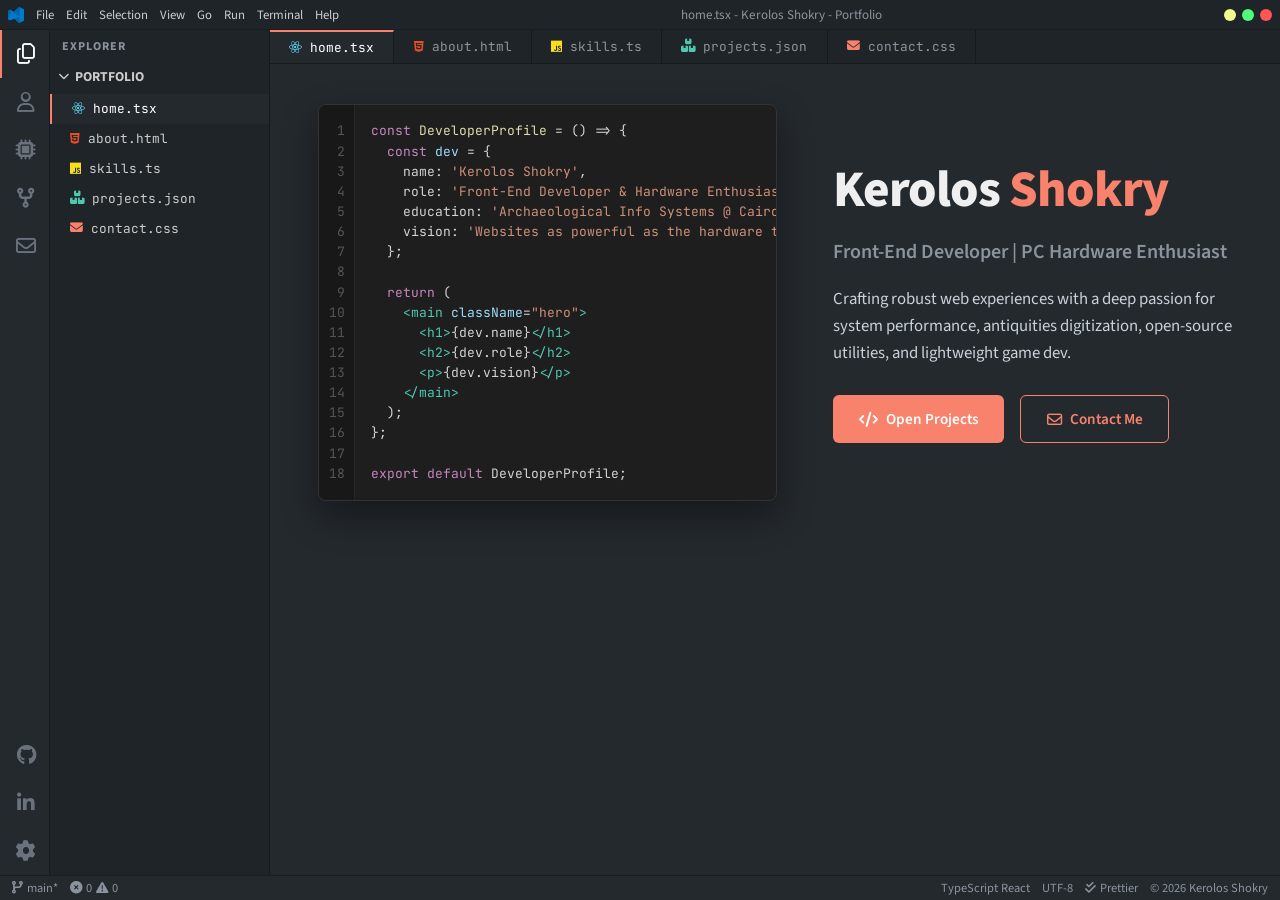
==== commit 9e3194bd: "Add files via upload" ====
--- a/index.html
+++ b/index.html
@@ -1,202 +1,435 @@
 <!DOCTYPE html>
 <html lang="en">
 <head>
-    <meta charset="UTF-8">
-    <meta name="viewport" content="width=device-width, initial-scale=1.0">
-    <title>Kerolos Shokry | Portfolio</title>
-    <link href="https://fonts.googleapis.com/css2?family=JetBrains+Mono:wght@400;700&family=Poppins:wght@300;600&display=swap" rel="stylesheet">
-    <link rel="stylesheet" href="https://cdnjs.cloudflare.com/ajax/libs/font-awesome/6.5.0/css/all.min.css">
-    <link rel="stylesheet" href="style.css">
-    <link rel="apple-touch-icon" sizes="180x180" href="./assets/apple-touch-icon.png">
-    <link rel="icon" type="image/png" sizes="32x32" href="./assets/favicon-32x32.png">
-    <link rel="icon" type="image/png" sizes="16x16" href="./assets/favicon-16x16.png">
-    <link rel="manifest" href="/site.webmanifest">
-    <meta name="google-site-verification" content="rDNeEkD5ZaG2XZMLp-SoA4PHsp2YwhqiQZa2y5IDuEU" />
-    <meta name="description" content="Kerolos Shokry | كيرلس شكري">
-    <meta name="keywords" content="Kerolos Shokry, كيرلس شكري, Frontend Developer, Web Developer, Portfolio, البرمجة"/></head>
+  <meta charset="utf-8">
+  <meta name="viewport" content="width=device-width, initial-scale=1">
+  <title>Kerolos Shokry | Portfolio</title>
+  
+  <link rel="icon" href="data:image/svg+xml,<svg xmlns='http://www.w3.org/2000/svg' viewBox='0 0 100 100'><rect width='100' height='100' rx='20' fill='%231f2428'/><text x='50%' y='55%' dominant-baseline='middle' text-anchor='middle' font-family='sans-serif' font-weight='bold' font-size='42' fill='%23f9826c'>KS</text></svg>">
+  <link rel="stylesheet" href="https://cdnjs.cloudflare.com/ajax/libs/font-awesome/6.5.1/css/all.min.css">
+  <link rel="stylesheet" href="https://fonts.googleapis.com/css2?family=JetBrains+Mono:wght@300;400;500;600&family=Source+Sans+Pro:wght@400;600;700&display=swap">
+  <link rel="stylesheet" href="style.css">
+</head>
 <body>
-    <video autoplay muted loop playsinline class="bg-video">
-        <source src="./assets/code.mp4" type="video/mp4">
-    </video>
-    <div class="overlay"></div>
-
-    <nav>
-        <div class="nav-container">
-            <div class="logo">KS<span>.</span></div>
-            <ul>
-                <li><a href="#about">About</a></li>
-                <li><a href="#skills">Skills</a></li>
-                <li><a href="#projects">Projects</a></li>
-                <li><a href="#contact">Contact</a></li>
-            </ul>
-        </div>
+
+  <!-- Titlebar -->
+  <header class="titlebar">
+    <div class="titlebar-left">
+      <svg class="vscode-icon" viewBox="0 0 100 100" fill="none" xmlns="http://www.w3.org/2000/svg" aria-label="VS Code">
+        <path d="M72.1 98.7L97.5 86.4C99.1 85.6 100 84 100 82.2V17.8C100 16 99.1 14.4 97.5 13.6L72.1 1.3C70.9 0.7 69.4 0.9 68.4 1.7L33.9 31.7L15.3 17.5C14.2 16.7 12.7 16.6 11.5 17.3L1.5 23.3C0.6 23.9 0 24.9 0 26V74C0 75.1 0.6 76.1 1.5 76.7L11.5 82.7C12.7 83.4 14.2 83.3 15.3 82.5L33.9 68.3L68.4 98.3C69.4 99.1 70.9 99.3 72.1 98.7Z" fill="#0065A9"/>
+        <path d="M72.1 98.7L97.5 86.4C99.1 85.6 100 84 100 82.2V17.8C100 16 99.1 14.4 97.5 13.6L72.1 1.3C70.9 0.7 69.4 0.9 68.4 1.7L33.9 31.7L72.1 1.3V98.7Z" fill="#007ACC"/>
+        <path d="M72.1 98.7L33.9 68.3L68.4 98.3C69.4 99.1 70.9 99.3 72.1 98.7Z" fill="#1F8AD2"/>
+        <path d="M15.3 82.5L72.1 38.8V1.3L33.9 31.7L15.3 17.5C14.2 16.7 12.7 16.6 11.5 17.3L1.5 23.3C0.6 23.9 0 24.9 0 26V32.8L15.3 44.5V82.5Z" fill="#0065A9"/>
+        <path d="M72.1 61.2L15.3 17.5V55.5L0 67.2V74C0 75.1 0.6 76.1 1.5 76.7L11.5 82.7C12.7 83.4 14.2 83.3 15.3 82.5L72.1 61.2Z" fill="#007ACC"/>
+      </svg>
+      <div class="titlebar-menu">
+        <span>File</span><span>Edit</span><span>Selection</span><span>View</span><span>Go</span><span>Run</span><span>Terminal</span><span>Help</span>
+      </div>
+    </div>
+    <div class="titlebar-center" id="window-title">home.tsx - Kerolos Shokry - Portfolio</div>
+    <div class="titlebar-controls">
+      <span class="ctrl ctrl-min"></span>
+      <span class="ctrl ctrl-max"></span>
+      <span class="ctrl ctrl-close"></span>
+    </div>
+  </header>
+
+  <div class="layout-main">
+    <!-- Activity Bar / Sidebar -->
+    <aside class="sidebar">
+      <div class="sidebar-top">
+        <button type="button" class="sidebar-icon active" id="explorer-toggle-btn" onclick="toggleExplorer()" title="Toggle Explorer (Files)"><i class="fa-regular fa-copy"></i></button>
+        <button type="button" class="sidebar-icon" onclick="switchTab('about')" title="About"><i class="fa-regular fa-user"></i></button>
+        <button type="button" class="sidebar-icon" onclick="switchTab('skills')" title="Skills"><i class="fa-solid fa-microchip"></i></button>
+        <button type="button" class="sidebar-icon" onclick="switchTab('projects')" title="Projects"><i class="fa-solid fa-code-fork"></i></button>
+        <button type="button" class="sidebar-icon" onclick="switchTab('contact')" title="Contact"><i class="fa-regular fa-envelope"></i></button>
+      </div>
+      <div class="sidebar-bottom">
+        <a href="https://github.com/KerolosShokry" target="_blank" rel="noopener noreferrer" class="sidebar-icon" title="GitHub"><i class="fa-brands fa-github"></i></a>
+        <a href="https://www.linkedin.com/in/kerolos-shokry5" target="_blank" rel="noopener noreferrer" class="sidebar-icon" title="LinkedIn"><i class="fa-brands fa-linkedin-in"></i></a>
+        <button type="button" class="sidebar-icon" title="Settings"><i class="fa-solid fa-gear"></i></button>
+      </div>
+    </aside>
+
+    <!-- Overlay for mobile drawer -->
+    <div class="explorer-overlay" id="explorer-overlay" onclick="toggleExplorer(false)"></div>
+
+    <!-- Explorer Panel -->
+    <nav class="explorer" id="explorer-panel">
+      <div class="explorer-header-row">
+        <span class="explorer-header">Explorer</span>
+        <button type="button" class="explorer-close-mobile" onclick="toggleExplorer(false)" aria-label="Close Explorer">&times;</button>
+      </div>
+      <div class="explorer-folder">
+        <i class="fa-solid fa-chevron-down folder-chevron"></i> PORTFOLIO
+      </div>
+      <div class="explorer-files">
+        <div class="explorer-file active" data-file="home" onclick="switchTab('home')">
+          <i class="fa-brands fa-react" style="color: #61dafb;"></i> <span>home.tsx</span>
+        </div>
+        <div class="explorer-file" data-file="about" onclick="switchTab('about')">
+          <i class="fa-brands fa-html5" style="color: #e34f26;"></i> <span>about.html</span>
+        </div>
+        <div class="explorer-file" data-file="skills" onclick="switchTab('skills')">
+          <i class="fa-brands fa-js" style="color: #f7df1e;"></i> <span>skills.ts</span>
+        </div>
+        <div class="explorer-file" data-file="projects" onclick="switchTab('projects')">
+          <i class="fa-solid fa-boxes-stacked" style="color: #4ec9b0;"></i> <span>projects.json</span>
+        </div>
+        <div class="explorer-file" data-file="contact" onclick="switchTab('contact')">
+          <i class="fa-solid fa-envelope" style="color: #f9826c;"></i> <span>contact.css</span>
+        </div>
+      </div>
     </nav>
 
-<main>
- <header class="hero-section">
-    <h1>Kerolos Shokry</h1>
-    
-    <div class="ascii-glass-box">
-        <pre class="ascii-art">
-LLNTQRQQRRSMNNTPRQQSQSNC%qQCJCm%DQTTTUUUUUUUUUUTTT
-STTTUUTTTSTTUUTUUUSREp:         ,fo9BDMB49GA@K6EG2
-SUUUTTUUUUUTUTUTTTR$:              ,LBTUUUUUUUUUUT
-7ABPC538ECO8BAPB33M,                .kKNJIIIHL8@WM
-TUUUUUUUUUUUUUUUTQW         ;100Ti. ;@QUUUUUUUUUTT
-333Lo1##@3L$22Lo4$q   ..,,;Ifb066$d!q1EKCACBBF764C
-TUUUUUUUUUUUUUUUTMb .:;;;iIlJk4A621M8RUUUUUUUUUUTS
-665QCFA683M055QDG3f ,;;:::;ITp8@@$1M#8IMEBGFDMHFCC
-RSTUUUUUUUUUUTUTSEC.,..    ,|1i;ITLwWNTTUUTTUUUTRP
-JLLSMNLLNMRKLLSK9kl::.    .|qO;,;lJa5JORNMNLNQPNLI
-PSUUUTUUUUUTUUSJql;;;;,,:;Ifpooah#$2d#OTUUVVUUUTQN
-TUUUUUUUUUUUUUR9J:;;;iii;IT0b*1AB96$AOUUUUUTTTSQP
-GA4Q8B512GPF84Q7CqI:::;;:,,.,Iq@3569ILOPHGJLJNMJHG
-UUUUUUVUUVVUUVUUUHM|,,,,,,:;1Zh*#M%CRRSVWWWVUUUUTS
-oMdM8%d0a0AaobPM4*$O:.   .,:|Tf!!Z1LK9CN3CDE*8D614
-TUUUUTTUUUUTTUUTSQEdi      .,;I!Q0NSSTTUUUUTUUUUTT
-341P594357L311H%#mT;..   ..:l1|C$DHHDLOPIEGCKNMJEA
-TUUUUUTTTQF#J;,.     ..      .;|::!q7OTUVVWVTUUUUU
-FA7J0amTi,                  .;!i     ;ZB037A4D80$5
-SP2J,                       ,:.         i0BITUUUUT
-A2f                                        .T#BB$1
-8l                                             |5O
-        </pre>
+    <!-- Workspace -->
+    <div class="editor-container">
+      <!-- Tabs Bar -->
+      <div class="tabs-bar" id="tabs-bar">
+        <div class="tab active" data-file="home" onclick="switchTab('home')">
+          <i class="fa-brands fa-react" style="color: #61dafb;"></i> <span>home.tsx</span>
+        </div>
+        <div class="tab" data-file="about" onclick="switchTab('about')">
+          <i class="fa-brands fa-html5" style="color: #e34f26;"></i> <span>about.html</span>
+        </div>
+        <div class="tab" data-file="skills" onclick="switchTab('skills')">
+          <i class="fa-brands fa-js" style="color: #f7df1e;"></i> <span>skills.ts</span>
+        </div>
+        <div class="tab" data-file="projects" onclick="switchTab('projects')">
+          <i class="fa-solid fa-boxes-stacked" style="color: #4ec9b0;"></i> <span>projects.json</span>
+        </div>
+        <div class="tab" data-file="contact" onclick="switchTab('contact')">
+          <i class="fa-solid fa-envelope" style="color: #f9826c;"></i> <span>contact.css</span>
+        </div>
+      </div>
+
+      <!-- Viewports -->
+      <main class="content-viewport">
+        
+        <!-- PAGE 1: home.tsx -->
+        <section class="tab-pane active" id="pane-home">
+          <div class="hero-grid">
+            <div class="code-window">
+              <div class="line-numbers">
+                1<br>2<br>3<br>4<br>5<br>6<br>7<br>8<br>9<br>10<br>11<br>12<br>13<br>14<br>15<br>16<br>17<br>18
+              </div>
+              <div class="code-body"><span class="c-kw">const</span> <span class="c-fn">DeveloperProfile</span> = () =&gt; {
+  <span class="c-kw">const</span> <span class="c-var">dev</span> = {
+    name: <span class="c-str">'Kerolos Shokry'</span>,
+    role: <span class="c-str">'Front-End Developer & Hardware Enthusiast'</span>,
+    education: <span class="c-str">'Archaeological Info Systems @ Cairo Univ'</span>,
+    vision: <span class="c-str">'Websites as powerful as the hardware they run on'</span>
+  };
+
+  <span class="c-kw">return</span> (
+    <span class="c-tag">&lt;main</span> <span class="c-var">className</span>=<span class="c-str">"hero"</span><span class="c-tag">&gt;</span>
+      <span class="c-tag">&lt;h1&gt;</span>{dev.name}<span class="c-tag">&lt;/h1&gt;</span>
+      <span class="c-tag">&lt;h2&gt;</span>{dev.role}<span class="c-tag">&lt;/h2&gt;</span>
+      <span class="c-tag">&lt;p&gt;</span>{dev.vision}<span class="c-tag">&lt;/p&gt;</span>
+    <span class="c-tag">&lt;/main&gt;</span>
+  );
+};
+
+<span class="c-kw">export default</span> DeveloperProfile;</div>
+            </div>
+
+            <div class="dev-profile">
+              <h1 class="dev-name">Kerolos <span>Shokry</span></h1>
+              <div class="dev-role">Front-End Developer | PC Hardware Enthusiast</div>
+              <p class="dev-bio">
+                Crafting robust web experiences with a deep passion for system performance, antiquities digitization, open-source utilities, and lightweight game dev.
+              </p>
+              <div class="actions">
+                <button type="button" class="btn btn-primary" onclick="switchTab('projects')">
+                  <i class="fa-solid fa-code"></i> Open Projects
+                </button>
+                <button type="button" class="btn btn-outline" onclick="switchTab('contact')">
+                  <i class="fa-regular fa-envelope"></i> Contact Me
+                </button>
+              </div>
+            </div>
+          </div>
+        </section>
+
+        <!-- PAGE 2: about.html -->
+        <section class="tab-pane" id="pane-about">
+          <h2 class="page-header"><span>&lt;section&gt;</span> About Me <span>&lt;/section&gt;</span></h2>
+          <div class="contact-box">
+            <h3 class="about-headline">Bridging Code, Performance & History</h3>
+            <p class="about-lead">
+              As a Front-end Developer with a deep background in PC Hardware, I have a unique perspective on building efficient systems. I strive to build websites that are as powerful as the hardware they run on.
+            </p>
+            <p class="about-subtext">
+              Currently studying in the Archaeological Information Systems Department at the Faculty of Archaeology, Cairo University, combining modern digital web standards with the cultural heritage domain.
+            </p>
+          </div>
+        </section>
+
+        <!-- PAGE 3: skills.ts -->
+        <section class="tab-pane" id="pane-skills">
+          <h2 class="page-header"><span>export const</span> TechnicalSkills <span>= [ ]</span></h2>
+          <div class="skills-grid">
+            <div class="skill-card">
+              <div class="skill-icon"><i class="fa-solid fa-wrench" style="color: #e6b450;"></i></div>
+              <div class="skill-info">
+                <h4>PC Hardware</h4>
+                <p>Building, Diagnostics & Optimization</p>
+              </div>
+            </div>
+            <div class="skill-card">
+              <div class="skill-icon"><i class="fa-brands fa-html5" style="color: #e34f26;"></i></div>
+              <div class="skill-info">
+                <h4>HTML5</h4>
+                <p>Semantic Structure & Modern Markup</p>
+              </div>
+            </div>
+            <div class="skill-card">
+              <div class="skill-icon"><i class="fa-brands fa-css3-alt" style="color: #264de4;"></i></div>
+              <div class="skill-info">
+                <h4>CSS3</h4>
+                <p>Flexbox, Grid & Responsive UI</p>
+              </div>
+            </div>
+            <div class="skill-card">
+              <div class="skill-icon"><i class="fa-brands fa-js" style="color: #f7df1e;"></i></div>
+              <div class="skill-info">
+                <h4>JavaScript</h4>
+                <p>DOM Manipulation & Logic</p>
+              </div>
+            </div>
+            <div class="skill-card">
+              <div class="skill-icon"><i class="fa-brands fa-python" style="color: #3776ab;"></i></div>
+              <div class="skill-info">
+                <h4>Python</h4>
+                <p>Fundamentals & Scripting</p>
+              </div>
+            </div>
+            <div class="skill-card">
+              <div class="skill-icon"><i class="fa-solid fa-code" style="color: #61dafb;"></i></div>
+              <div class="skill-info">
+                <h4>C++</h4>
+                <p>Object-Oriented Fundamentals</p>
+              </div>
+            </div>
+          </div>
+        </section>
+
+        <!-- PAGE 4: projects.json -->
+        <section class="tab-pane" id="pane-projects">
+          <h2 class="page-header"><span>{</span> "featuredProjects": [ ] <span>}</span></h2>
+          <div class="projects-grid">
+            
+            <!-- Heritage Hub -->
+            <article class="project-card">
+              <div class="project-card-top">
+                <h3>Heritage Hub <span class="project-tag">Web App</span></h3>
+                <p>A platform that brings together famous historical sites in one place, helping users explore Egyptian heritage locations and tickets.</p>
+              </div>
+              <div class="project-links">
+                <a href="https://github.com/KerolosShokry/Heritage-Hub" target="_blank" rel="noopener noreferrer" class="project-link"><i class="fa-brands fa-github"></i> GitHub</a>
+                <a href="https://heritage-hub-eg.vercel.app/" target="_blank" rel="noopener noreferrer" class="project-link"><i class="fa-solid fa-arrow-up-right-from-square"></i> Visit Website</a>
+              </div>
+            </article>
+
+            <!-- UNCRACKED -->
+            <article class="project-card">
+              <div class="project-card-top">
+                <h3>UNCRACKED <span class="project-tag">Web App</span></h3>
+                <p>Web application that recommends legal, safe, and open-source alternatives to proprietary software packages.</p>
+              </div>
+              <div class="project-links">
+                <a href="https://github.com/KerolosShokry/UNCRACKED" target="_blank" rel="noopener noreferrer" class="project-link"><i class="fa-brands fa-github"></i> GitHub</a>
+                <a href="https://uncracked.vercel.app/" target="_blank" rel="noopener noreferrer" class="project-link"><i class="fa-solid fa-arrow-up-right-from-square"></i> Visit Website</a>
+              </div>
+            </article>
+
+            <!-- The Lost Archive -->
+            <article class="project-card">
+              <div class="project-card-top">
+                <h3>The Lost Archive <span class="project-tag">Archive</span></h3>
+                <p>The Lost Archive: Egypt's Ruined Records — uncovering, documenting, and digitizing historical remnants and heritage files.</p>
+              </div>
+              <div class="project-links">
+                <a href="https://github.com/KerolosShokry/The-Lost-Archive" target="_blank" rel="noopener noreferrer" class="project-link"><i class="fa-brands fa-github"></i> GitHub</a>
+                <a href="https://the-lost-archive-eg.vercel.app/" target="_blank" rel="noopener noreferrer" class="project-link"><i class="fa-solid fa-arrow-up-right-from-square"></i> Visit Website</a>
+              </div>
+            </article>
+
+            <!-- OVERDOSE STORE -->
+            <article class="project-card">
+              <div class="project-card-top">
+                <h3>OVERDOSE STORE <span class="project-tag">E-Commerce</span></h3>
+                <p>Dedicated computer hardware and gaming gear platform showcasing components, technical specs, and accessories.</p>
+              </div>
+              <div class="project-links">
+                <a href="https://github.com/KerolosShokry/OVERDOSE-STORE" target="_blank" rel="noopener noreferrer" class="project-link"><i class="fa-brands fa-github"></i> GitHub</a>
+                <a href="https://overdose-hardware.vercel.app/" target="_blank" rel="noopener noreferrer" class="project-link"><i class="fa-solid fa-arrow-up-right-from-square"></i> Visit Website</a>
+              </div>
+            </article>
+
+            <!-- Despresso Tech -->
+            <article class="project-card">
+              <div class="project-card-top">
+                <h3>Despresso Tech <span class="project-tag">Diagnostics</span></h3>
+                <p>Professional PC building, hardware compatibility checks, and diagnostic portal designed for custom rigs and power users.</p>
+              </div>
+              <div class="project-links">
+                <a href="https://github.com/KerolosShokry/DespressoTech" target="_blank" rel="noopener noreferrer" class="project-link"><i class="fa-brands fa-github"></i> GitHub</a>
+                <a href="https://despresso-tech.vercel.app/" target="_blank" rel="noopener noreferrer" class="project-link"><i class="fa-solid fa-arrow-up-right-from-square"></i> Visit Website</a>
+              </div>
+            </article>
+
+            <!-- DESPRESSO STUDIO -->
+            <article class="project-card">
+              <div class="project-card-top">
+                <h3>DESPRESSO STUDIO <span class="project-tag">Game Studio</span></h3>
+                <p>Showcase hub for indie games, interactive experiments, and desktop entertainment creations.</p>
+              </div>
+              <div class="project-links">
+                <a href="https://github.com/KerolosShokry/DESPRSSO-STUDIO" target="_blank" rel="noopener noreferrer" class="project-link"><i class="fa-brands fa-github"></i> GitHub</a>
+                <a href="https://despresso-games.vercel.app/" target="_blank" rel="noopener noreferrer" class="project-link"><i class="fa-solid fa-arrow-up-right-from-square"></i> Visit Website</a>
+              </div>
+            </article>
+
+            <!-- Tablia -->
+            <article class="project-card">
+              <div class="project-card-top">
+                <h3>Tablia. <span class="project-tag">Frontend UI</span></h3>
+                <p>Tablia 🍽️ - An authentic Egyptian fine dining experience web showcase crafted with responsive visual aesthetics.</p>
+              </div>
+              <div class="project-links">
+                <a href="https://github.com/KerolosShokry/TABLIA." target="_blank" rel="noopener noreferrer" class="project-link"><i class="fa-brands fa-github"></i> GitHub</a>
+                <a href="https://tablia-flame.vercel.app/" target="_blank" rel="noopener noreferrer" class="project-link"><i class="fa-solid fa-arrow-up-right-from-square"></i> Visit Website</a>
+              </div>
+            </article>
+
+            <!-- Tic Tac Toe Game -->
+            <article class="project-card">
+              <div class="project-card-top">
+                <h3>Tic Tac Toe Game <span class="project-tag">Game</span></h3>
+                <p>Interactive 2D game built using Godot Engine with customizable rules, turns, and real-time game status tracking.</p>
+              </div>
+              <div class="project-links">
+                <a href="https://github.com/KerolosShokry/Tic-Tac-Toe-Game" target="_blank" rel="noopener noreferrer" class="project-link"><i class="fa-brands fa-github"></i> GitHub</a>
+                <a href="https://despresso-studio.itch.io/tic-tac-toe-game" target="_blank" rel="noopener noreferrer" class="project-link"><i class="fa-solid fa-arrow-up-right-from-square"></i> Play on Itch.io</a>
+              </div>
+            </article>
+
+            <!-- The Guessing Game -->
+            <article class="project-card">
+              <div class="project-card-top">
+                <h3>The Guessing Game <span class="project-tag">JavaScript</span></h3>
+                <p>A logic-based interactive game developed with JavaScript challenging players to find secret numbers with live feedback.</p>
+              </div>
+              <div class="project-links">
+                <a href="https://github.com/KerolosShokry/Guess-Game" target="_blank" rel="noopener noreferrer" class="project-link"><i class="fa-brands fa-github"></i> GitHub</a>
+                <a href="https://guess-game-woad.vercel.app/" target="_blank" rel="noopener noreferrer" class="project-link"><i class="fa-solid fa-arrow-up-right-from-square"></i> Visit Website</a>
+              </div>
+            </article>
+
+            <!-- Tricky Bird -->
+            <article class="project-card">
+              <div class="project-card-top">
+                <h3>Tricky Bird <span class="project-tag">Lua / Love2D</span></h3>
+                <p>Fast-paced 2D arcade bird navigation game implementing procedural obstacles, collision physics, and scoring logic.</p>
+              </div>
+              <div class="project-links">
+                <a href="https://github.com/KerolosShokry/Tricky-Bird" target="_blank" rel="noopener noreferrer" class="project-link"><i class="fa-brands fa-github"></i> GitHub</a>
+                <span class="project-link disabled"><i class="fa-solid fa-gamepad"></i> Source Available</span>
+              </div>
+            </article>
+
+            <!-- Pong Game -->
+            <article class="project-card">
+              <div class="project-card-top">
+                <h3>Pong Game <span class="project-tag">Lua / Love2D</span></h3>
+                <p>Classic retro Pong arcade implementation recreating paddle mechanics, collision detection, and AI opponent behavior.</p>
+              </div>
+              <div class="project-links">
+                <a href="https://github.com/KerolosShokry/PongGame" target="_blank" rel="noopener noreferrer" class="project-link"><i class="fa-brands fa-github"></i> GitHub</a>
+                <span class="project-link disabled"><i class="fa-solid fa-gamepad"></i> Source Available</span>
+              </div>
+            </article>
+
+          </div>
+        </section>
+
+        <!-- PAGE 5: contact.css -->
+        <section class="tab-pane" id="pane-contact">
+          <h2 class="page-header"><span>.contact-channels</span> { connect: immediate; }</h2>
+          <div class="contact-box">
+            <div>
+              <h3 class="about-headline">Let's get in touch!</h3>
+              <p style="color: #8b949e; font-size: 1rem;">Feel free to reach out for collaborations, front-end projects, or hardware consultations.</p>
+            </div>
+
+            <div class="contact-grid">
+              <!-- Email -->
+              <a href="mailto:Kirollosshukri@gmail.com" class="contact-channel">
+                <div class="contact-channel-icon"><i class="fa-regular fa-envelope" style="color: var(--accent-color);"></i></div>
+                <div class="contact-channel-info">
+                  <span class="contact-channel-name">Email</span>
+                  <span class="contact-channel-val">Kirollosshukri@gmail.com</span>
+                </div>
+              </a>
+
+              <!-- LinkedIn -->
+              <a href="https://www.linkedin.com/in/kerolos-shokry5" target="_blank" rel="noopener noreferrer" class="contact-channel">
+                <div class="contact-channel-icon"><i class="fa-brands fa-linkedin-in" style="color: #0077b5;"></i></div>
+                <div class="contact-channel-info">
+                  <span class="contact-channel-name">LinkedIn</span>
+                  <span class="contact-channel-val">kerolos-shokry5</span>
+                </div>
+              </a>
+
+              <!-- GitHub -->
+              <a href="https://github.com/KerolosShokry" target="_blank" rel="noopener noreferrer" class="contact-channel">
+                <div class="contact-channel-icon"><i class="fa-brands fa-github" style="color: #fff;"></i></div>
+                <div class="contact-channel-info">
+                  <span class="contact-channel-name">GitHub</span>
+                  <span class="contact-channel-val">KerolosShokry</span>
+                </div>
+              </a>
+
+              <!-- Instagram -->
+              <a href="https://www.instagram.com/kerolosshukri" target="_blank" rel="noopener noreferrer" class="contact-channel">
+                <div class="contact-channel-icon"><i class="fa-brands fa-instagram" style="color: #e1306c;"></i></div>
+                <div class="contact-channel-info">
+                  <span class="contact-channel-name">Instagram</span>
+                  <span class="contact-channel-val">@kerolosshukri</span>
+                </div>
+              </a>
+
+              <!-- Facebook -->
+              <a href="https://www.facebook.com/kerolos.shukry.2025/" target="_blank" rel="noopener noreferrer" class="contact-channel">
+                <div class="contact-channel-icon"><i class="fa-brands fa-facebook-f" style="color: #1877f2;"></i></div>
+                <div class="contact-channel-info">
+                  <span class="contact-channel-name">Facebook</span>
+                  <span class="contact-channel-val">kerolos.shukry.2025</span>
+                </div>
+              </a>
+            </div>
+          </div>
+        </section>
+
+      </main>
     </div>
-    
-    <p class="subtitle">Front-End Developer | PC Hardware Enthusiast</p>
-</header>
-
-<section id="about" class="glass-card">
-            <h2>About Me</h2>
-            <p>
-                As a Front-end Developer with a deep background in PC Hardware, 
-                I have a unique perspective on building efficient systems. 
-                I strive to build websites that are as powerful as the hardware they run on.
-            </p>
-        </section>
-
-<section id="skills" class="glass-card">
-    <h2>Technical Skills</h2>
-    <div class="skills-grid">
-        <div class="skill-item">PC Building & Troubleshooting</div>
-        <div class="skill-item">HTML 5</div>
-        <div class="skill-item">CSS</div>
-        <div class="skill-item">Java Script</div>
-        <div class="skill-item">Python Fundamentals</div>
-        <div class="skill-item">C++ Fundamentals</div>
+  </div>
+
+  <!-- Bottombar -->
+  <footer class="bottombar">
+    <div class="bottombar-left">
+      <div class="bottombar-item"><i class="fa-solid fa-code-branch"></i> <span>main*</span></div>
+      <div class="bottombar-item"><i class="fa-solid fa-circle-xmark"></i> 0 <i class="fa-solid fa-triangle-exclamation"></i> 0</div>
     </div>
-</section>
-
-<section id="projects" class="glass-card">
-    <h2>Featured Projects</h2> <div class="projects-grid">
-        <div class="project-card">
-            <div class="project-img">
-                <img src="./assets/heritage.jpeg" alt="Heritage Hub">
-            </div>
-            <div class="project-info">
-                <h3>Heritage Hub</h3>
-                <p> A platform that brings together famous historical
-                    sites in one place, helping users explore heritage locations.</p>
-                <div class="project-links">
-                    <a href="https://github.com/KerolosShokry/Heritage-Hub" target="_blank" class="project-btn">GitHub</a>
-                    <a href="https://heritage-hub-eg.vercel.app/" target="_blank" class="project-btn">Visit Website</a>
-                </div>
-            </div>
-        </div>
+    <div class="bottombar-right">
+      <div class="bottombar-item" id="file-language">TypeScript React</div>
+      <div class="bottombar-item hide-on-mobile">UTF-8</div>
+      <div class="bottombar-item hide-on-mobile"><i class="fa-solid fa-check-double"></i> Prettier</div>
+      <div class="bottombar-item">© 2026 Kerolos Shokry</div>
     </div>
-
-            <div class="project-card">
-            <div class="project-img">
-                <img src="./assets/Lost.png" alt="Heritage Hub">
-            </div>
-            <div class="project-info">
-                <h3>The Lost Archive</h3>
-                <p> The Lost Archive: Egypt's Ruined Records</p>
-                <div class="project-links">
-                    <a href="https://github.com/KerolosShokry/The-Lost-Archive" target="_blank" class="project-btn">GitHub</a>
-                    <a href="https://the-lost-archive-eg.vercel.app/" target="_blank" class="project-btn">Visit Website</a>
-                </div>
-            </div>
-        </div>
-    </div>
-
-<div class="project-card">
-    <div class="project-img">
-        <img src="./assets/logo.png" alt="Despresso Tech">
-    </div>
-    <div class="project-info">
-        <h3>Despresso Tech</h3>
-        <p>Despresso Tech - Professional PC Building & Diagnostics Platform</p>
-        <div class="project-links">
-            <a href="https://github.com/KerolosShokry/DespressoTech" target="_blank" class="project-btn">GitHub</a>
-            <a href="https://despresso-tech.vercel.app/" target="_blank" class="project-btn">Visit Website</a>
-        </div>
-    </div>
-</div>
-
-                <div class="project-card">
-            <div class="project-img">
-                <img src="./assets/New Bitmap Image.bmp" alt="Heritage Hub">
-            </div>
-            <div class="project-info">
-                <h3>Tablia.</h3>
-                <p> Tablia 🍽️ - Egyptian Fine Dining Experience</p>
-                <div class="project-links">
-                    <a href="https://github.com/KerolosShokry/TABLIA." target="_blank" class="project-btn">GitHub</a>
-                    <a href="https://tablia-flame.vercel.app/" target="_blank" class="project-btn">Visit Website</a>
-                </div>
-            </div>
-        </div>
-    </div>
-        
-<div class="project-card">
-    <div class="project-img">
-        <img src="./assets/guess.png" alt="The Guessing Game">
-    </div>
-    <div class="project-info">
-        <h3>The Guessing Game</h3>
-        <p>A logic-based interactive game developed using JavaScript. It challenges users to guess a hidden number with real-time feedback.</p>
-        <div class="project-links">
-            <a href="https://github.com/KerolosShokry/Guess-Game" target="_blank" class="project-btn">GitHub</a>
-            <a href="https://guess-game-woad.vercel.app/" target="_blank" class="project-btn">Visit Website</a>
-        </div>
-    </div>
-</div>
-</section>
-
-        <section id="contact" class="glass-card">
-            <h2>Get In Touch</h2>
-            <div class="contact-info">
-                <p><i class="fas fa-envelope"></i> Kirollosshukri@gmail.com</p>
-            </div>
-            <div class="social-links">
-                <a id="facebook"
-                    href="https://www.facebook.com/kerolos.shukry.2025/"
-                    target="_blank">
-                    <i class="fab fa-facebook"></i>
-                </a>
-
-                <a id="insta" href="https://www.instagram.com/kerolosshukri"
-                    target="_blank">
-                    <i class="fab fa-instagram"></i>
-                </a>
-
-                <a id="github" href="https://github.com/KerolosShokry/"
-                    target="_blank">
-                    <i class="fab fa-github"></i>
-                </a>
-
-                <a id="Linkedin"
-                    href="https://www.linkedin.com/in/kerolos-shokry5"
-                    target="_blank">
-                    <i class="fab fa-linkedin"></i>
-                </a>
-            </div>
-        </section>
-    </main>
-
-    <footer>
-        <p align="center">© 2026 Kerolos Shokry. All rights reserved.</p>
-    </footer>
+  </footer>
+
+  <script src="script.js"></script>
 </body>
 </html>
--- a/style.css
+++ b/style.css
@@ -1,289 +1,880 @@
+*, *:after, *:before {
+  margin: 0;
+  padding: 0;
+  box-sizing: border-box;
+}
+
 :root {
-    --primary: #00ff41;
-    --accent: #00d4ff;
-    --bg-dark: #05070a;
-    --glass-bg: rgba(255, 255, 255, 0.05);
-    --glass-border: rgba(255, 255, 255, 0.1);
-    --text-main: #ffffff;
-    --text-dim: #b0b0b0;
-}
-
-* {
-    margin: 0;
-    padding: 0;
-    box-sizing: border-box;
-}
-
-html {
-    scroll-behavior: smooth;
-    scroll-padding-top: 100px;
-}
-
-body {
-    background-color: var(--bg-dark);
-    color: var(--text-main);
-    font-family: 'Poppins', sans-serif;
-    line-height: 1.6;
-    overflow-x: hidden;
-    padding-top: 80px;
-}
-
-.bg-video {
-    position: fixed;
-    inset: 0;
+  --main-bg: #24292e;
+  --text-color: #efefef;
+  --accent-color: #f9826c;
+  --titlebar-bg: #1f2428;
+  --sidebar-bg: #24292e;
+  --sidebar-hover-bg: #1f2428;
+  --explorer-bg: #1f2428;
+  --explorer-hover-bg: #24292e;
+  --explorer-border: #161a1d;
+  --tabs-bg: #1f2428;
+  --tab-bg: #1f2428;
+  --tab-active-bg: #24292e;
+  --bottombar-bg: #24292e;
+  --bottombar-border: #1b1f23;
+  --card-bg: #1e2227;
+  --border-color: #30363d;
+}
+
+body, html {
+  height: 100%;
+  width: 100%;
+  background: var(--main-bg);
+  color: var(--text-color);
+  font-family: 'Source Sans Pro', sans-serif;
+  overflow: hidden;
+}
+
+a {
+  text-decoration: none;
+  color: inherit;
+}
+
+button {
+  background: none;
+  border: none;
+  font: inherit;
+  color: inherit;
+  cursor: pointer;
+}
+
+/* Titlebar */
+.titlebar {
+  background: var(--titlebar-bg);
+  height: 30px;
+  padding: 0 0.5rem;
+  display: flex;
+  align-items: center;
+  justify-content: space-between;
+  font-size: 0.85rem;
+  border-bottom: 1px solid #191d20;
+  user-select: none;
+  position: relative;
+  z-index: 10;
+}
+
+.titlebar-left {
+  display: flex;
+  align-items: center;
+  gap: 0.75rem;
+  min-width: 0;
+}
+
+.vscode-icon {
+  width: 16px;
+  height: 16px;
+  flex-shrink: 0;
+}
+
+.titlebar-menu {
+  display: flex;
+  gap: 0.75rem;
+  font-size: 0.8rem;
+  color: #ccc;
+}
+
+.titlebar-menu span:hover {
+  color: #fff;
+}
+
+.titlebar-center {
+  font-size: 0.82rem;
+  color: #8b949e;
+  white-space: nowrap;
+  overflow: hidden;
+  text-overflow: ellipsis;
+  padding: 0 0.5rem;
+  text-align: center;
+  flex: 1;
+}
+
+.titlebar-controls {
+  display: flex;
+  gap: 6px;
+  flex-shrink: 0;
+}
+
+.ctrl {
+  width: 12px;
+  height: 12px;
+  border-radius: 50%;
+  display: inline-block;
+}
+
+.ctrl-min { background: #f1fa8c; }
+.ctrl-max { background: #50fa7b; }
+.ctrl-close { background: #ff5555; }
+
+/* Main Container */
+.layout-main {
+  display: flex;
+  height: calc(100% - 55px);
+  width: 100%;
+  position: relative;
+  overflow: hidden;
+}
+
+/* Sidebar */
+.sidebar {
+  background: var(--sidebar-bg);
+  width: 50px;
+  display: flex;
+  flex-direction: column;
+  justify-content: space-between;
+  border-right: 1px solid var(--explorer-border);
+  flex-shrink: 0;
+  z-index: 5;
+}
+
+.sidebar-top, .sidebar-bottom {
+  display: flex;
+  flex-direction: column;
+}
+
+.sidebar-icon {
+  width: 50px;
+  height: 48px;
+  display: flex;
+  align-items: center;
+  justify-content: center;
+  color: #6a737d;
+  font-size: 1.25rem;
+  transition: color 0.2s, background 0.2s;
+  border-left: 2px solid transparent;
+}
+
+.sidebar-icon:hover {
+  color: #fff;
+  background: var(--sidebar-hover-bg);
+}
+
+.sidebar-icon.active {
+  color: #fff;
+  border-left: 2px solid var(--accent-color);
+}
+
+/* Explorer Panel */
+.explorer {
+  background: var(--explorer-bg);
+  width: 220px;
+  border-right: 1px solid var(--explorer-border);
+  font-size: 0.85rem;
+  flex-shrink: 0;
+  display: flex;
+  flex-direction: column;
+  user-select: none;
+  transition: transform 0.25s ease;
+  z-index: 4;
+}
+
+.explorer-header-row {
+  display: flex;
+  align-items: center;
+  justify-content: space-between;
+  padding: 0.5rem 0.75rem;
+}
+
+.explorer-header {
+  text-transform: uppercase;
+  font-size: 0.75rem;
+  letter-spacing: 1px;
+  color: #8b949e;
+  font-weight: 700;
+}
+
+.explorer-close-mobile {
+  display: none;
+  font-size: 1.2rem;
+  line-height: 1;
+  color: #8b949e;
+  padding: 0 4px;
+}
+
+.explorer-folder {
+  padding: 0.25rem 0.5rem;
+  font-weight: 700;
+  display: flex;
+  align-items: center;
+  gap: 6px;
+  cursor: pointer;
+  color: #ccc;
+}
+
+.folder-chevron {
+  font-size: 0.7rem;
+}
+
+.explorer-files {
+  padding: 0.25rem 0;
+}
+
+.explorer-file {
+  padding: 0.4rem 1.25rem;
+  display: flex;
+  align-items: center;
+  gap: 8px;
+  color: #ccc;
+  cursor: pointer;
+  font-family: 'JetBrains Mono', monospace;
+  font-size: 0.8rem;
+  transition: background 0.15s, color 0.15s;
+}
+
+.explorer-file:hover {
+  background: var(--explorer-hover-bg);
+  color: #fff;
+}
+
+.explorer-file.active {
+  background: var(--main-bg);
+  color: #fff;
+  border-left: 2px solid var(--accent-color);
+}
+
+/* Explorer Mobile Overlay */
+.explorer-overlay {
+  display: none;
+  position: absolute;
+  top: 0;
+  left: 0;
+  width: 100%;
+  height: 100%;
+  background: rgba(0, 0, 0, 0.5);
+  backdrop-filter: blur(2px);
+  z-index: 3;
+}
+
+/* Editor Tabs */
+.editor-container {
+  flex: 1;
+  display: flex;
+  flex-direction: column;
+  overflow: hidden;
+  background: var(--main-bg);
+  min-width: 0;
+}
+
+.tabs-bar {
+  display: flex;
+  background: var(--tabs-bg);
+  border-bottom: 1px solid #161a1d;
+  overflow-x: auto;
+  scrollbar-width: none;
+  -webkit-overflow-scrolling: touch;
+}
+
+.tabs-bar::-webkit-scrollbar {
+  display: none;
+}
+
+.tab {
+  padding: 0.45rem 1.2rem;
+  background: var(--tab-bg);
+  color: #8b949e;
+  display: flex;
+  align-items: center;
+  gap: 8px;
+  font-family: 'JetBrains Mono', monospace;
+  font-size: 0.8rem;
+  border-right: 1px solid #161a1d;
+  cursor: pointer;
+  user-select: none;
+  white-space: nowrap;
+  flex-shrink: 0;
+  transition: background 0.15s, color 0.15s;
+}
+
+.tab:hover {
+  background: #22262a;
+  color: #ddd;
+}
+
+.tab.active {
+  background: var(--tab-active-bg);
+  color: #fff;
+  border-top: 2px solid var(--accent-color);
+}
+
+/* Content Viewport */
+.content-viewport {
+  flex: 1;
+  overflow-y: auto;
+  overflow-x: hidden;
+  padding: 2.5rem 3rem;
+  position: relative;
+  -webkit-overflow-scrolling: touch;
+}
+
+.tab-pane {
+  display: none;
+  max-width: 1200px;
+  margin: 0 auto;
+  animation: fadeIn 0.15s ease-in-out;
+}
+
+.tab-pane.active {
+  display: block;
+}
+
+@keyframes fadeIn {
+  from { opacity: 0; transform: translateY(4px); }
+  to { opacity: 1; transform: translateY(0); }
+}
+
+/* Hero Section */
+.hero-grid {
+  display: grid;
+  grid-template-columns: 1.15fr 1fr;
+  gap: 3.5rem;
+  align-items: center;
+}
+
+.code-window {
+  background: #1e1e1e;
+  border: 1px solid #333;
+  border-radius: 8px;
+  box-shadow: 0 15px 35px rgba(0,0,0,0.4);
+  display: flex;
+  overflow: hidden;
+  font-family: 'JetBrains Mono', monospace;
+  font-size: 13px;
+  line-height: 1.55;
+  width: 100%;
+}
+
+.line-numbers {
+  padding: 1rem 0.6rem;
+  background: #181818;
+  color: #555;
+  text-align: right;
+  user-select: none;
+  border-right: 1px solid #282828;
+  flex-shrink: 0;
+}
+
+.code-body {
+  padding: 1rem;
+  color: #d4d4d4;
+  overflow-x: auto;
+  white-space: pre;
+  flex: 1;
+  -webkit-overflow-scrolling: touch;
+}
+
+.c-kw { color: #c586c0; }
+.c-var { color: #9cdcfe; }
+.c-str { color: #ce9178; }
+.c-fn { color: #dcdcaa; }
+.c-tag { color: #4ec9b0; }
+
+.dev-profile {
+  display: flex;
+  flex-direction: column;
+  gap: 1.25rem;
+}
+
+.dev-name {
+  font-size: 3.2rem;
+  font-weight: 800;
+  line-height: 1.1;
+  letter-spacing: -0.02em;
+}
+
+.dev-name span {
+  color: var(--accent-color);
+}
+
+.dev-role {
+  font-size: 1.25rem;
+  color: #8b949e;
+  font-weight: 600;
+}
+
+.dev-bio {
+  color: #c9d1d9;
+  font-size: 1.05rem;
+  line-height: 1.6;
+}
+
+.actions {
+  display: flex;
+  flex-wrap: wrap;
+  gap: 1rem;
+  margin-top: 0.5rem;
+}
+
+.btn {
+  padding: 0.75rem 1.6rem;
+  border-radius: 6px;
+  font-weight: 600;
+  font-size: 0.95rem;
+  display: inline-flex;
+  align-items: center;
+  justify-content: center;
+  gap: 8px;
+  transition: all 0.2s ease;
+  min-height: 44px;
+}
+
+.btn-primary {
+  background: var(--accent-color);
+  color: #fff;
+}
+
+.btn-primary:hover {
+  box-shadow: 0 4px 15px rgba(249, 130, 108, 0.4);
+  transform: translateY(-2px);
+}
+
+.btn-outline {
+  border: 1.5px solid var(--accent-color);
+  color: var(--accent-color);
+  background: transparent;
+}
+
+.btn-outline:hover {
+  background: rgba(249, 130, 108, 0.1);
+  transform: translateY(-2px);
+}
+
+.page-header {
+  font-family: 'JetBrains Mono', monospace;
+  font-size: 1.6rem;
+  color: #fff;
+  display: flex;
+  align-items: center;
+  gap: 0.5rem;
+  margin-bottom: 2rem;
+  border-bottom: 1px solid var(--border-color);
+  padding-bottom: 0.6rem;
+  word-break: break-word;
+}
+
+.page-header span {
+  color: var(--accent-color);
+}
+
+/* About Section Typo */
+.about-headline {
+  color: #fff;
+  font-size: 1.4rem;
+  margin-bottom: 0.5rem;
+}
+
+.about-lead {
+  color: #c9d1d9;
+  font-size: 1.1rem;
+  line-height: 1.8;
+  margin-bottom: 0.75rem;
+}
+
+.about-subtext {
+  color: #8b949e;
+  font-size: 1rem;
+  line-height: 1.7;
+}
+
+/* Skills Badges */
+.skills-grid {
+  display: grid;
+  grid-template-columns: repeat(auto-fill, minmax(260px, 1fr));
+  gap: 1.25rem;
+}
+
+.skill-card {
+  background: var(--card-bg);
+  border: 1px solid var(--border-color);
+  border-radius: 8px;
+  padding: 1.25rem;
+  display: flex;
+  align-items: center;
+  gap: 15px;
+  transition: border-color 0.2s, transform 0.2s;
+}
+
+.skill-card:hover {
+  border-color: var(--accent-color);
+  transform: translateY(-2px);
+}
+
+.skill-icon {
+  font-size: 1.8rem;
+  width: 40px;
+  text-align: center;
+  flex-shrink: 0;
+}
+
+.skill-info h4 {
+  font-size: 1rem;
+  color: #fff;
+  margin-bottom: 4px;
+}
+
+.skill-info p {
+  font-size: 0.8rem;
+  color: #8b949e;
+  font-family: 'JetBrains Mono', monospace;
+}
+
+/* Projects Grid */
+.projects-grid {
+  display: grid;
+  grid-template-columns: repeat(auto-fill, minmax(320px, 1fr));
+  gap: 1.5rem;
+}
+
+.project-card {
+  background: var(--card-bg);
+  border: 1px solid var(--border-color);
+  border-radius: 8px;
+  padding: 1.5rem;
+  display: flex;
+  flex-direction: column;
+  justify-content: space-between;
+  gap: 1.2rem;
+  transition: transform 0.2s, border-color 0.2s;
+}
+
+.project-card:hover {
+  transform: translateY(-4px);
+  border-color: var(--accent-color);
+}
+
+.project-card h3 {
+  font-size: 1.2rem;
+  color: #fff;
+  display: flex;
+  align-items: center;
+  justify-content: space-between;
+  gap: 8px;
+  flex-wrap: wrap;
+}
+
+.project-tag {
+  font-size: 0.7rem;
+  font-family: 'JetBrains Mono', monospace;
+  padding: 2px 8px;
+  border-radius: 4px;
+  background: rgba(249, 130, 108, 0.15);
+  color: var(--accent-color);
+  border: 1px solid rgba(249, 130, 108, 0.3);
+}
+
+.project-card p {
+  color: #8b949e;
+  font-size: 0.95rem;
+  line-height: 1.5;
+}
+
+.project-links {
+  display: flex;
+  gap: 1.25rem;
+  font-family: 'JetBrains Mono', monospace;
+  font-size: 0.85rem;
+  border-top: 1px solid rgba(255,255,255,0.05);
+  padding-top: 0.8rem;
+  flex-wrap: wrap;
+}
+
+.project-link {
+  display: inline-flex;
+  align-items: center;
+  gap: 6px;
+  color: var(--accent-color);
+  font-weight: 500;
+  min-height: 30px;
+}
+
+.project-link:hover {
+  text-decoration: underline;
+}
+
+.project-link.disabled {
+  color: #6a737d;
+  cursor: not-allowed;
+  text-decoration: none;
+}
+
+/* Contact Details */
+.contact-box {
+  background: var(--card-bg);
+  border: 1px solid var(--border-color);
+  border-radius: 8px;
+  padding: 2.5rem;
+  display: flex;
+  flex-direction: column;
+  gap: 1.75rem;
+}
+
+.contact-grid {
+  display: grid;
+  grid-template-columns: repeat(auto-fill, minmax(280px, 1fr));
+  gap: 1.2rem;
+  margin-top: 0.5rem;
+}
+
+.contact-channel {
+  background: #181b1f;
+  border: 1px solid var(--border-color);
+  border-radius: 6px;
+  padding: 1rem 1.25rem;
+  display: flex;
+  align-items: center;
+  gap: 15px;
+  transition: all 0.2s ease;
+  min-height: 60px;
+}
+
+.contact-channel:hover {
+  border-color: var(--accent-color);
+  transform: translateX(4px);
+  background: #20242a;
+}
+
+.contact-channel-icon {
+  font-size: 1.6rem;
+  width: 32px;
+  text-align: center;
+  flex-shrink: 0;
+}
+
+.contact-channel-info {
+  display: flex;
+  flex-direction: column;
+  min-width: 0;
+}
+
+.contact-channel-name {
+  font-size: 0.8rem;
+  color: #8b949e;
+  font-family: 'JetBrains Mono', monospace;
+  text-transform: uppercase;
+}
+
+.contact-channel-val {
+  font-size: 0.95rem;
+  color: #e6edf3;
+  font-weight: 600;
+  word-break: break-all;
+}
+
+/* Bottombar */
+.bottombar {
+  height: 25px;
+  background: var(--bottombar-bg);
+  border-top: 1px solid var(--bottombar-border);
+  display: flex;
+  align-items: center;
+  justify-content: space-between;
+  padding: 0 0.75rem;
+  font-size: 0.78rem;
+  color: #8b949e;
+  user-select: none;
+}
+
+.bottombar-left, .bottombar-right {
+  display: flex;
+  align-items: center;
+  gap: 0.75rem;
+}
+
+.bottombar-item {
+  display: flex;
+  align-items: center;
+  gap: 4px;
+}
+
+/* RESPONSIVE MEDIA QUERIES */
+
+/* Tablets & Small Laptops (max-width: 1024px) */
+@media (max-width: 1024px) {
+  .hero-grid {
+    grid-template-columns: 1fr;
+    gap: 2.5rem;
+  }
+  .content-viewport {
+    padding: 2rem;
+  }
+}
+
+/* Tablets (max-width: 768px) */
+@media (max-width: 768px) {
+  .titlebar-menu {
+    display: none;
+  }
+
+  .titlebar-center {
+    text-align: left;
+  }
+
+  /* Explorer transformed into collapsible Drawer */
+  .explorer {
+    position: absolute;
+    top: 0;
+    left: 50px;
+    height: 100%;
+    width: 220px;
+    box-shadow: 10px 0 25px rgba(0,0,0,0.5);
+    transform: translateX(-100%);
+    opacity: 0;
+    pointer-events: none;
+  }
+
+  .explorer.open {
+    transform: translateX(0);
+    opacity: 1;
+    pointer-events: auto;
+  }
+
+  .explorer-overlay.active {
+    display: block;
+  }
+
+  .explorer-close-mobile {
+    display: block;
+  }
+
+  .content-viewport {
+    padding: 1.5rem 1.25rem;
+  }
+
+  .dev-name {
+    font-size: 2.5rem;
+  }
+
+  .dev-role {
+    font-size: 1.1rem;
+  }
+
+  .contact-box {
+    padding: 1.5rem;
+  }
+
+  .hide-on-mobile {
+    display: none;
+  }
+}
+
+/* Mobile Phones (max-width: 480px) */
+@media (max-width: 480px) {
+  .layout-main {
+    height: calc(100% - 50px);
+  }
+
+  .titlebar {
+    height: 28px;
+    font-size: 0.78rem;
+  }
+
+  .sidebar {
+    width: 42px;
+  }
+
+  .sidebar-icon {
+    width: 42px;
+    height: 42px;
+    font-size: 1.1rem;
+  }
+
+  .explorer {
+    left: 42px;
+    width: calc(100% - 42px);
+    max-width: 260px;
+  }
+
+  .tab {
+    padding: 0.4rem 0.9rem;
+    font-size: 0.75rem;
+    gap: 6px;
+  }
+
+  .content-viewport {
+    padding: 1.25rem 0.85rem;
+  }
+
+  .hero-grid {
+    gap: 1.5rem;
+  }
+
+  .code-window {
+    font-size: 11.5px;
+  }
+
+  .line-numbers {
+    padding: 0.75rem 0.4rem;
+  }
+
+  .code-body {
+    padding: 0.75rem;
+  }
+
+  .dev-name {
+    font-size: 2.1rem;
+  }
+
+  .dev-role {
+    font-size: 0.95rem;
+  }
+
+  .dev-bio {
+    font-size: 0.92rem;
+  }
+
+  .actions {
+    flex-direction: column;
     width: 100%;
-    height: 100%;
-    object-fit: cover;
-    z-index: -2;
-}
-
-.overlay {
-    position: fixed;
-    inset: 0;
-    background: linear-gradient(rgba(0,0,0,0.8), rgba(5,7,10,0.9));
-    z-index: -1;
-}
-
-nav {
-    position: fixed;
-    top: 0;
+  }
+
+  .btn {
     width: 100%;
-    padding: 20px 0;
-    background: rgba(0, 0, 0, 0.4);
-    backdrop-filter: blur(15px);
-    border-bottom: 1px solid rgba(0, 255, 65, 0.1);
-    z-index: 100;
-}
-
-.nav-container {
-    max-width: 1100px;
-    margin: auto;
-    display: flex;
-    justify-content: space-between;
-    align-items: center;
-    padding: 0 20px;
-}
-
-.logo {
-    font-size: 24px;
-    font-weight: bold;
-    color: var(--primary);
-}
-
-.logo span {
-    color: white;
-}
-
-nav ul {
-    display: flex;
-    list-style: none;
-    gap: 30px;
-}
-
-nav ul a {
-    color: white;
-    text-decoration: none;
-    font-size: 14px;
-    font-family: 'JetBrains Mono', monospace;
-    text-transform: lowercase;
-    transition: 0.3s;
-}
-
-nav ul a:hover {
-    color: var(--primary);
-}
-
-main {
-    max-width: 900px;
-    margin: 0 auto 50px;
-    padding: 20px;
-}
-
-.glass-card {
-    background: var(--glass-bg);
-    backdrop-filter: blur(12px);
-    border: 1px solid var(--glass-border);
-    border-radius: 20px;
-    padding: 40px;
-    margin-bottom: 40px;
-    transition: 0.3s;
-}
-
-h1 {
-    font-size: clamp(2.5rem, 8vw, 4.5rem);
-    font-weight: 800;
-    text-transform: uppercase;
-    letter-spacing: 5px;
-    text-align: center;
-    margin-top: 0;
-    margin-bottom: 10px;
-    text-shadow:
-        0 0 20px rgba(255,255,255,0.3),
-        0 0 40px rgba(0,255,65,0.2);
-}
-
-h2 {
-    color: var(--primary);
-    margin-bottom: 20px;
-    font-size: 28px;
-}
-
-.subtitle {
-    text-align: center;
-    color: var(--text-dim);
-    letter-spacing: 2px;
-    margin-bottom: 20px;
-}
-
-.hero-section {
-    display: flex;
-    flex-direction: column;
-    align-items: center;
-    justify-content: flex-start;
-    padding-top: 20px;
-    min-height: auto;
-}
-
-.skills-grid {
-    display: grid;
-    grid-template-columns: repeat(auto-fit, minmax(200px, 1fr));
-    gap: 15px;
-    margin-top: 30px;
-}
-
-.skill-item {
-    background: rgba(255,255,255,0.03);
-    border: 1px solid var(--primary);
-    border-radius: 10px;
-    height: 55px;
-    display: flex;
-    align-items: center;
-    justify-content: center;
-    font-family: 'JetBrains Mono', monospace;
-    font-size: 13px;
-    transition: 0.3s;
-}
-
-.skill-item:hover {
-    background: rgba(0,255,65,0.2);
-    color: var(--primary);
-    transform: scale(1.05);
-    box-shadow: 0 0 15px rgba(0,255,65,0.3);
-}
-
-.project-card {
-    display: flex;
-    gap: 30px;
-    padding: 30px;
-    background: rgba(255,255,255,0.03);
-    border-radius: 20px;
-    margin: 10px;
-}
-
-.project-info {
-    flex: 1;
-}
-
-.project-img img {
-    width: 250px;
-    border-radius: 15px;
-    box-shadow: 0 10px 20px rgba(0,0,0,0.4);
-    transition: 0.3s;
-}
-
-.project-card:hover img {
-    transform: scale(1.05);
-}
-
-.project-btn {
-    display: inline-block;
-    margin-top: 15px;
-    padding: 8px 20px;
-    border: 1px solid var(--primary);
-    color: var(--primary);
-    text-decoration: none;
-    border-radius: 5px;
-}
-
-.project-btn:hover {
-    background: var(--primary);
-    color: black;
-}
-
-.social-links {
-    display: flex;
-    justify-content: center;
-    align-items: center;
-    gap: 20px;
-    margin-top: 30px;
-    margin-bottom: 20px;
-    width: 100%;
-}
-
-.social-links a {
-    text-decoration: none;
-    color: var(--text-main);
-    border: 2px solid var(--primary);
-    width: 60px;  
-    height: 60px; 
-    font-size: 22px;
-    border-radius: 50%;
-    display: flex;
-    align-items: center;
-    justify-content: center;
-    background: rgba(255, 255, 255, 0.03);
-    transition: all 0.3s ease;
-}
-
-.social-links a:hover {
-    background: var(--primary); 
-    color: #000;
-    transform: translateY(-5px);
-    box-shadow: 0 0 15px var(--primary);
-}
-
-#facebook:hover {
-    color: #0066ff;
-}
-
-#insta:hover {
-    color: #b31074;
-}
-
-#Linkedin:hover {
-    color: #0273f5;
-}
-
-#github:hover {
-    color: #000000;
-}
-
-.ascii-container {
-    display: flex;
-    justify-content: center;
-    margin: 30px 0;
-}
-
-.ascii-art {
-    color: var(--primary);
-    font-family: 'Courier New', monospace;
-    font-size: 9px;
-    line-height: 1.2;
-    white-space: pre;
-    text-shadow: 0 0 10px rgba(0,255,65,0.7);
-}
-
-@media (max-width: 768px) {
-    nav ul {
-        display: none;
-    }
-
-    .project-card {
-        flex-direction: column;
-        text-align: center;
-    }
-
-    .project-img img {
-        width: 100%;
-    }
-}
+  }
+
+  .page-header {
+    font-size: 1.25rem;
+    margin-bottom: 1.25rem;
+  }
+
+  .skills-grid {
+    grid-template-columns: 1fr;
+    gap: 0.75rem;
+  }
+
+  .skill-card {
+    padding: 0.9rem 1rem;
+  }
+
+  .projects-grid {
+    grid-template-columns: 1fr;
+    gap: 1rem;
+  }
+
+  .project-card {
+    padding: 1.2rem;
+  }
+
+  .contact-box {
+    padding: 1.25rem 1rem;
+  }
+
+  .contact-grid {
+    grid-template-columns: 1fr;
+    gap: 0.85rem;
+  }
+
+  .contact-channel {
+    padding: 0.85rem 1rem;
+  }
+
+  .bottombar {
+    height: 22px;
+    font-size: 0.7rem;
+    padding: 0 0.5rem;
+  }
+}
